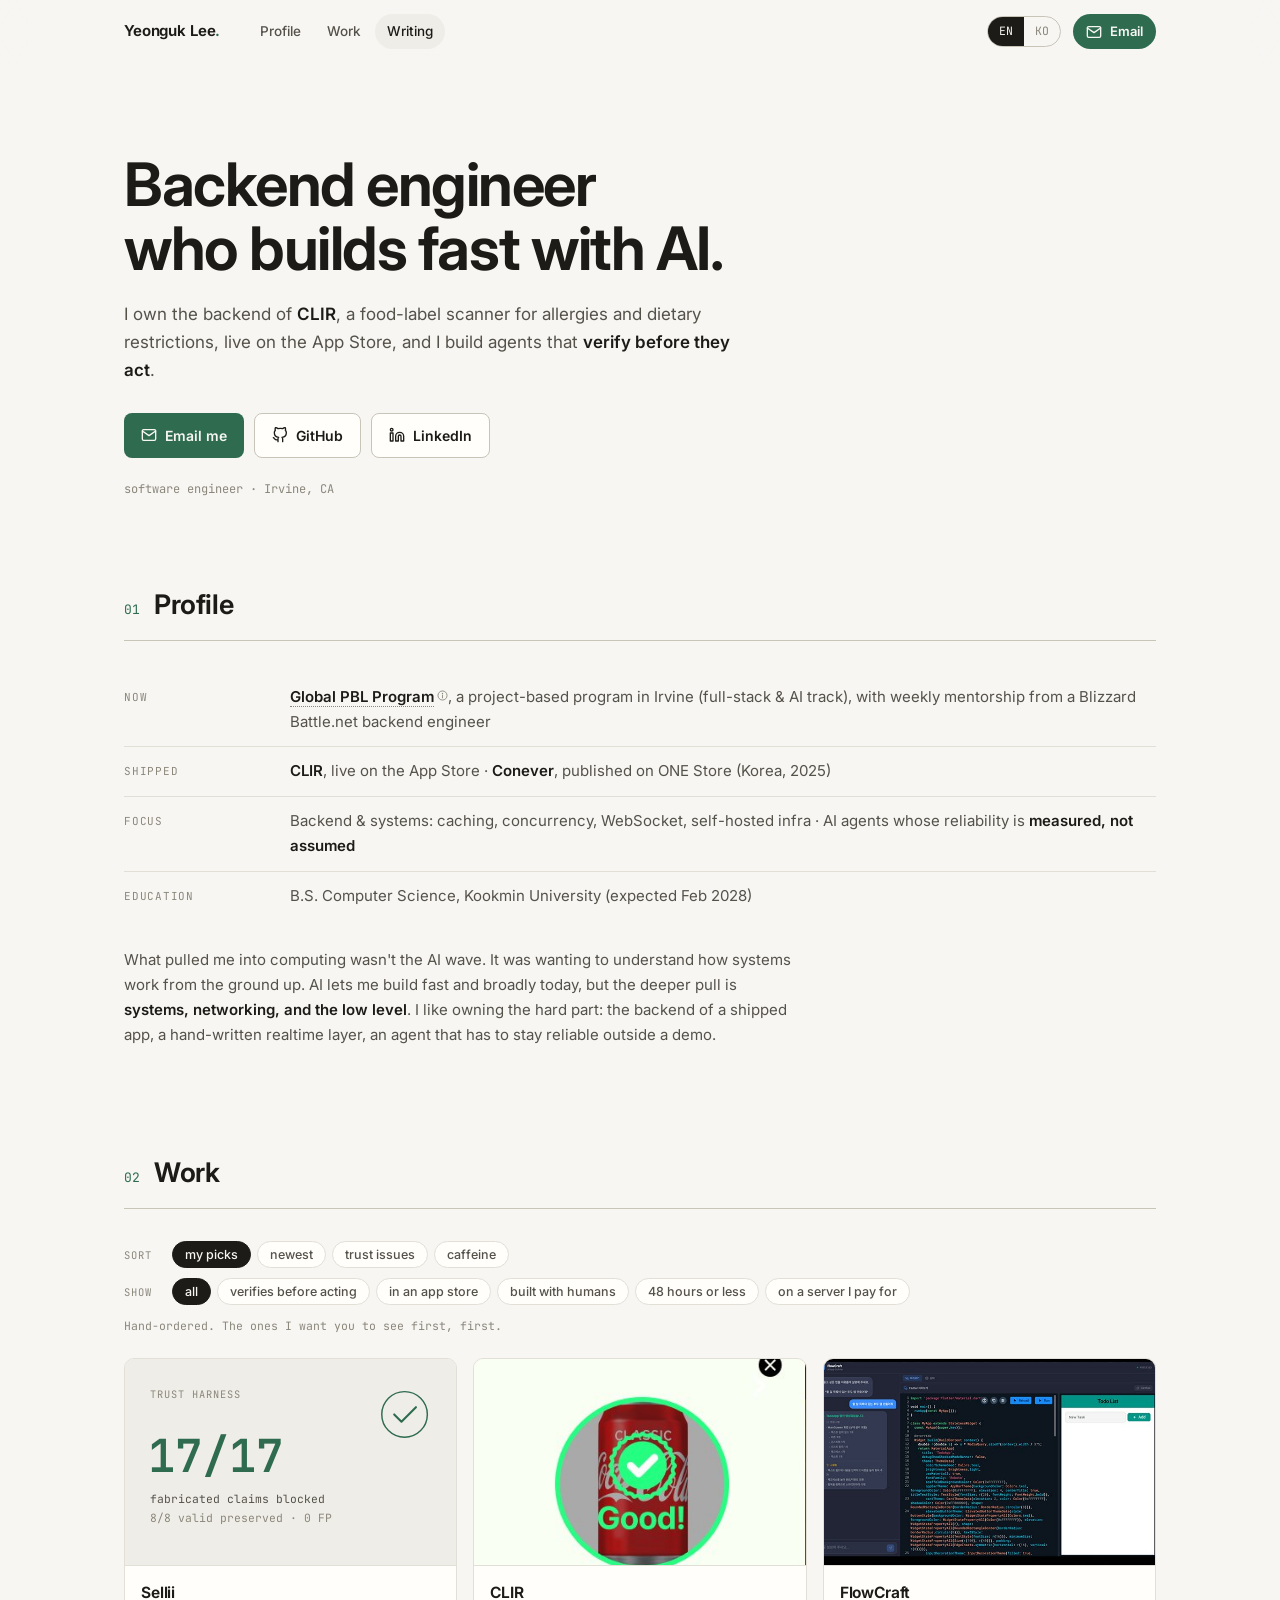
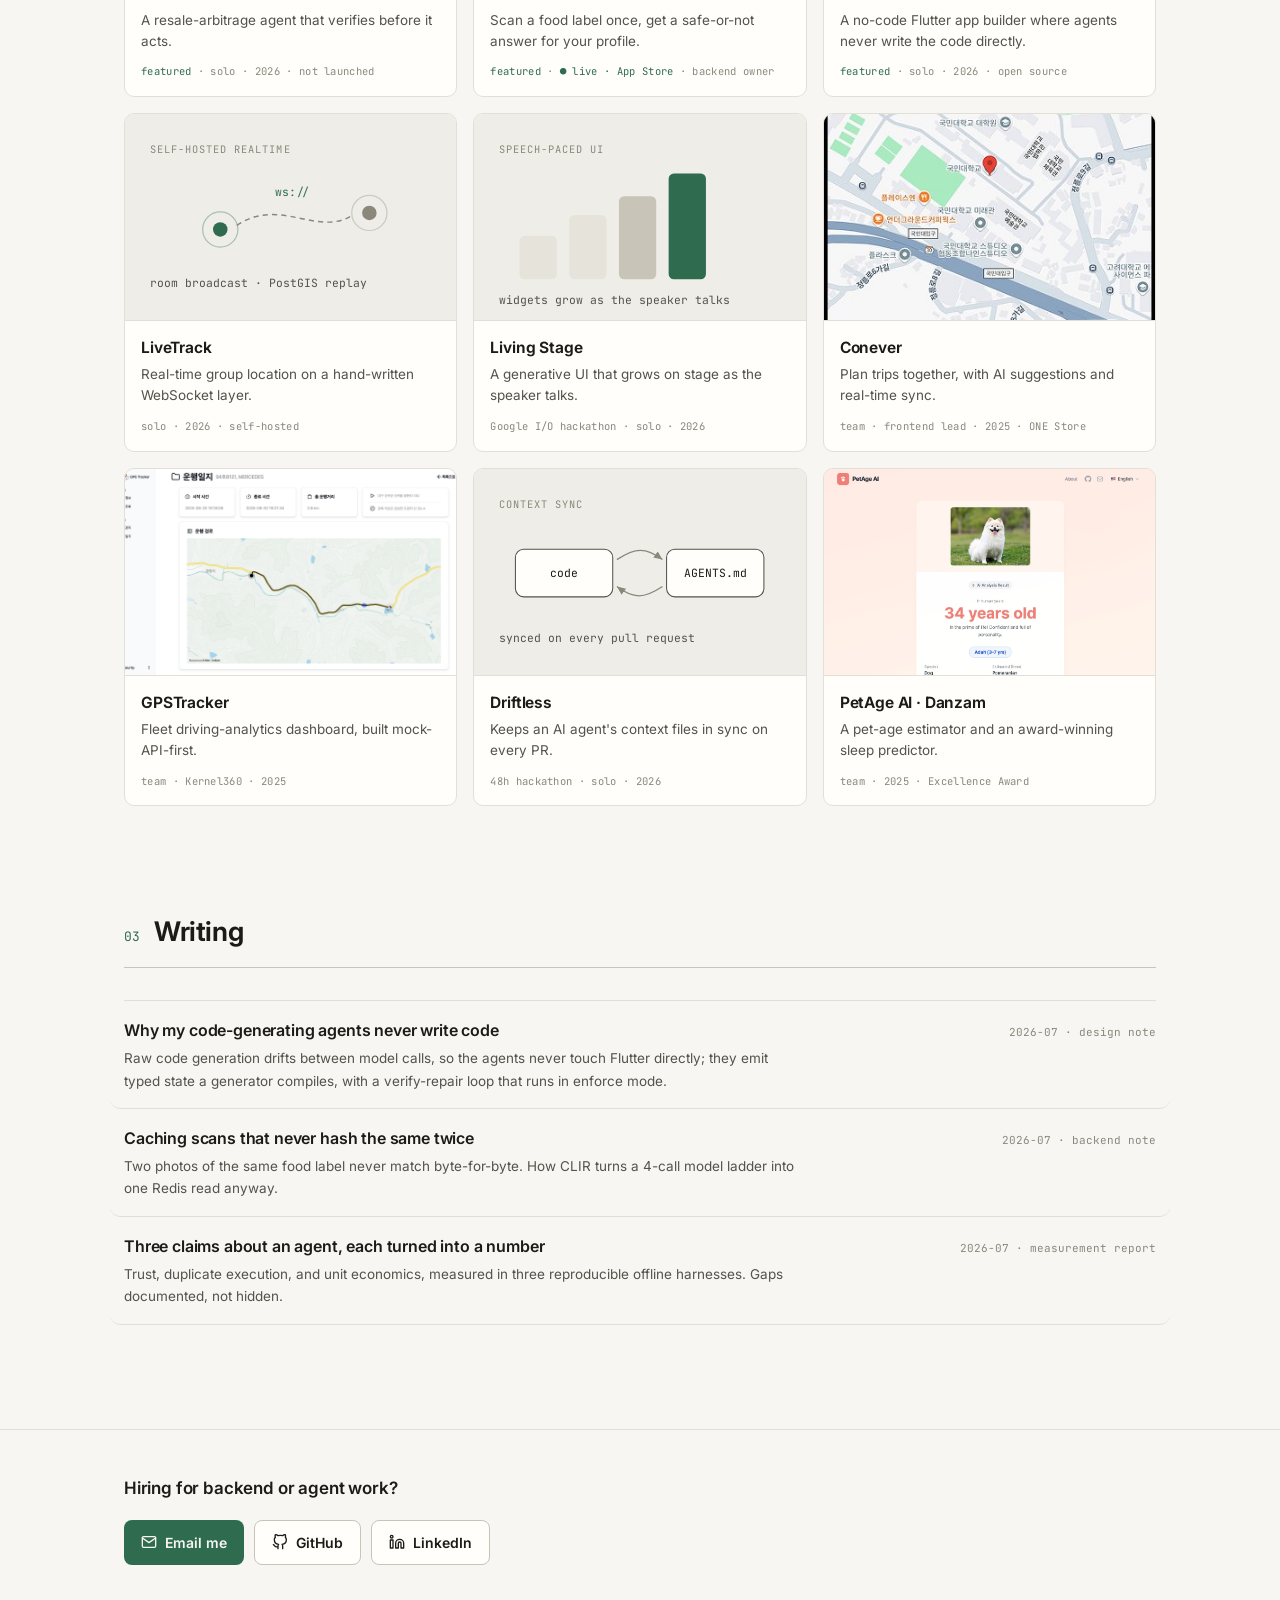
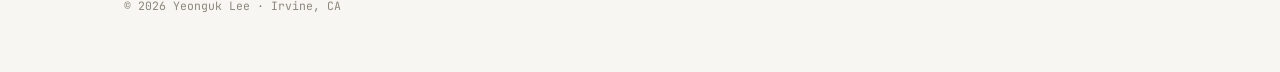
==== index.html @ cf60f719 "Drop reading-time (X min / X분) from Writing section note meta" ====
<!DOCTYPE html>
<html lang="en" data-lang="en">
<head>
<meta charset="UTF-8">
<meta name="viewport" content="width=device-width, initial-scale=1.0">
<title>Yeonguk Lee · Software Engineer</title>
<meta name="description" content="Backend engineer who builds fast with AI. Backend owner of CLIR (live on the App Store); builds agents that verify before they act, with reliability measured in reproducible harnesses.">
<link rel="canonical" href="https://poiurity.com/">
<meta property="og:title" content="Yeonguk Lee · Software Engineer">
<meta property="og:description" content="Backend engineer who builds fast with AI. Shipped App Store backend; agents that verify before they act.">
<meta property="og:url" content="https://poiurity.com/">
<meta property="og:type" content="website">
<script>
document.documentElement.classList.add('js');
try {
  var l = new URLSearchParams(location.search).get('lang') || localStorage.getItem('lang');
  if (l === 'ko' || l === 'en') { document.documentElement.dataset.lang = l; document.documentElement.lang = l; }
} catch (e) {}
</script>
<link rel="preconnect" href="https://fonts.googleapis.com">
<link rel="preconnect" href="https://fonts.gstatic.com" crossorigin>
<link href="https://fonts.googleapis.com/css2?family=Inter:wght@400..700&family=JetBrains+Mono:wght@400;500&display=swap" rel="stylesheet">
<link href="https://cdn.jsdelivr.net/gh/orioncactus/pretendard@v1.3.9/dist/web/variable/pretendardvariable-dynamic-subset.min.css" rel="stylesheet">
<link href="/styles.css" rel="stylesheet">
</head>
<body>

<header class="topnav" id="topnav">
  <div class="topnav-inner">
    <a href="/" class="brand">Yeonguk Lee<em>.</em></a>
    <nav class="nav-links" aria-label="Sections">
      <a href="#profile"><span lang="en">Profile</span><span lang="ko">소개</span></a>
      <a href="#work"><span lang="en">Work</span><span lang="ko">대표 작업</span></a>
      <a href="#writing"><span lang="en">Writing</span><span lang="ko">글</span></a>
    </nav>
    <div class="topnav-right">
      <div class="lang-toggle" role="group" aria-label="Language">
        <button type="button" data-setlang="en" aria-pressed="true">EN</button>
        <button type="button" data-setlang="ko" aria-pressed="false">KO</button>
      </div>
      <a href="mailto:iamlyg9667@gmail.com" class="btn btn-primary btn-sm">
        <svg viewBox="0 0 24 24"><path d="M4 4h16c1.1 0 2 .9 2 2v12c0 1.1-.9 2-2 2H4c-1.1 0-2-.9-2-2V6c0-1.1.9-2 2-2z"/><polyline points="22,6 12,13 2,6"/></svg>
        <span lang="en">Email</span><span lang="ko">메일</span>
      </a>
    </div>
  </div>
</header>

<main>

  <!-- HERO -->
  <div class="hero">
    <div class="container">
      <h1 class="reveal" style="--d: 0s;">
        <span lang="en">Backend engineer<br>who builds fast with AI.</span>
        <span lang="ko">백엔드 기본기 위에서<br>AI로 빠르게 만드는 엔지니어.</span>
      </h1>
      <p class="hero-sub reveal" style="--d: 0.09s;">
        <span lang="en">I own the backend of <strong>CLIR</strong>, a food-label scanner for allergies and dietary restrictions,
        live on the App Store, and I build agents that <strong>verify before they act</strong>.</span>
        <span lang="ko">App Store에 올라와 있는, 알레르기와 식이 제한을 위한 식품 라벨 스캐너 <strong>CLIR</strong>의 백엔드를 맡고 있어요.
        그리고 <strong>행동하기 전에 먼저 검증하는</strong> 에이전트를 만들어요.</span>
      </p>
      <div class="btn-row reveal" style="--d: 0.18s;">
        <a href="mailto:iamlyg9667@gmail.com" class="btn btn-primary">
          <svg viewBox="0 0 24 24"><path d="M4 4h16c1.1 0 2 .9 2 2v12c0 1.1-.9 2-2 2H4c-1.1 0-2-.9-2-2V6c0-1.1.9-2 2-2z"/><polyline points="22,6 12,13 2,6"/></svg>
          <span lang="en">Email me</span><span lang="ko">메일 보내기</span>
        </a>
        <a href="https://github.com/Poiurity" target="_blank" rel="noopener" class="btn btn-sec">
          <svg viewBox="0 0 24 24"><path d="M9 19c-5 1.5-5-2.5-7-3m14 6v-3.87a3.37 3.37 0 0 0-.94-2.61c3.14-.35 6.44-1.54 6.44-7A5.44 5.44 0 0 0 20 4.77 5.07 5.07 0 0 0 19.91 1S18.73.65 16 2.48a13.38 13.38 0 0 0-7 0C6.27.65 5.09 1 5.09 1A5.07 5.07 0 0 0 5 4.77a5.44 5.44 0 0 0-1.5 3.78c0 5.42 3.3 6.61 6.44 7A3.37 3.37 0 0 0 9 18.13V22"/></svg>
          GitHub
        </a>
        <a href="https://linkedin.com/in/yeonguk-lee" target="_blank" rel="noopener" class="btn btn-sec">
          <svg viewBox="0 0 24 24"><path d="M16 8a6 6 0 0 1 6 6v7h-4v-7a2 2 0 0 0-2-2 2 2 0 0 0-2 2v7h-4v-7a6 6 0 0 1 6-6z"/><rect x="2" y="9" width="4" height="12"/><circle cx="4" cy="4" r="2"/></svg>
          LinkedIn
        </a>
      </div>
      <p class="hero-status reveal" style="--d: 0.27s;">
        <span lang="en">software engineer · Irvine, CA</span>
        <span lang="ko">소프트웨어 엔지니어 · Irvine, CA</span>
      </p>
    </div>
  </div>

  <div class="container">

    <!-- 01 PROFILE -->
    <section id="profile">
      <div class="sec-head reveal"><span class="idx">01</span><h2><span lang="en">Profile</span><span lang="ko">소개</span></h2></div>

      <dl class="facts reveal">
        <div class="fact">
          <dt><span lang="en">Now</span><span lang="ko">지금은</span></dt>
          <dd>
            <span lang="en"><span class="gloss"><button type="button" class="gloss-btn" aria-expanded="false" aria-describedby="pbl-def-en"><strong>Global PBL Program</strong><svg class="gloss-i" viewBox="0 0 16 16" aria-hidden="true"><circle cx="8" cy="8" r="6.6" fill="none" stroke="currentColor" stroke-width="1.3"/><circle cx="8" cy="5.1" r="0.95" fill="currentColor"/><path d="M8 7.4v4.1" fill="none" stroke="currentColor" stroke-width="1.3" stroke-linecap="round"/></svg></button><span class="gloss-pop" id="pbl-def-en" role="tooltip">A global program where a small team builds and ships a real product with industry mentorship. Ours shipped CLIR to the App Store.</span></span>, a project-based program in Irvine (full-stack &amp; AI track), with weekly mentorship from a Blizzard Battle.net backend engineer</span>
            <span lang="ko"><span class="gloss"><button type="button" class="gloss-btn" aria-expanded="false" aria-describedby="pbl-def-ko"><strong>Global PBL Program</strong><svg class="gloss-i" viewBox="0 0 16 16" aria-hidden="true"><circle cx="8" cy="8" r="6.6" fill="none" stroke="currentColor" stroke-width="1.3"/><circle cx="8" cy="5.1" r="0.95" fill="currentColor"/><path d="M8 7.4v4.1" fill="none" stroke="currentColor" stroke-width="1.3" stroke-linecap="round"/></svg></button><span class="gloss-pop" id="pbl-def-ko" role="tooltip">작은 팀이 현업 멘토링을 받으며 실제 제품을 만들어 출시하는 글로벌 프로그램이에요. 저희 팀은 CLIR을 App Store에 출시했어요.</span></span>(Irvine)의 풀스택·AI 트랙에 있는 프로젝트형 프로그램이에요. 매주 Blizzard Battle.net 백엔드 엔지니어에게 멘토링을 받아요.</span>
          </dd>
        </div>
        <div class="fact">
          <dt><span lang="en">Shipped</span><span lang="ko">출시한 앱</span></dt>
          <dd>
            <span lang="en"><strong>CLIR</strong>, live on the App Store · <strong>Conever</strong>, published on ONE Store (Korea, 2025)</span>
            <span lang="ko"><strong>CLIR</strong>는 App Store에, <strong>Conever</strong>는 ONE Store(한국)에 올라가 있어요.</span>
          </dd>
        </div>
        <div class="fact">
          <dt><span lang="en">Focus</span><span lang="ko">파고드는 것</span></dt>
          <dd>
            <span lang="en">Backend &amp; systems: caching, concurrency, WebSocket, self-hosted infra · AI agents whose reliability is <strong>measured, not assumed</strong></span>
            <span lang="ko">백엔드와 시스템(캐싱, 동시성, WebSocket, 직접 운영하는 서버), 그리고 믿음이 아니라 <strong>수치로 검증하는</strong> AI 에이전트요.</span>
          </dd>
        </div>
        <div class="fact">
          <dt><span lang="en">Education</span><span lang="ko">학력</span></dt>
          <dd>
            <span lang="en">B.S. Computer Science, Kookmin University (expected Feb 2028)</span>
            <span lang="ko">국민대학교 컴퓨터공학, 2028년 2월 졸업 예정이에요.</span>
          </dd>
        </div>
      </dl>

      <div class="prose reveal">
        <p lang="en">
          What pulled me into computing wasn't the AI wave. It was wanting to understand how systems
          work from the ground up. AI lets me build fast and broadly today, but the deeper pull is
          <strong>systems, networking, and the low level</strong>. I like owning the hard part:
          the backend of a shipped app, a hand-written realtime layer, an agent that has to stay
          reliable outside a demo.
        </p>
        <p lang="ko">
          컴퓨터에 빠진 건 AI 유행 때문이 아니에요. 시스템이 바닥에서 어떻게 돌아가는지 알고 싶었어요.
          지금은 AI 덕분에 빠르고 넓게 만들지만, 결국 파고들고 싶은 건
          <strong>시스템, 네트워킹, 로우레벨</strong>이에요. 출시된 앱의 백엔드, 직접 짠 실시간 레이어,
          데모 밖에서도 믿을 수 있어야 하는 에이전트. 이렇게 어려운 부분을 맡는 걸 좋아해요.
        </p>
      </div>
    </section>

    <!-- 02 WORK: card grid -->
    <section id="work">
      <div class="sec-head reveal"><span class="idx">02</span><h2><span lang="en">Work</span><span lang="ko">작업</span></h2></div>
      <div class="work-controls reveal">
        <div class="ctl-group">
          <span class="ctl-label"><span lang="en">sort</span><span lang="ko">정렬</span></span>
          <div class="pills" role="group" aria-label="Sort">
            <button type="button" data-sort="picks" aria-pressed="true"><span lang="en">my picks</span><span lang="ko">내 맘대로</span></button>
            <button type="button" data-sort="newest" aria-pressed="false"><span lang="en">newest</span><span lang="ko">최신순</span></button>
            <button type="button" data-sort="trust" aria-pressed="false"><span lang="en">trust issues</span><span lang="ko">모델 불신 순</span></button>
            <button type="button" data-sort="caffeine" aria-pressed="false"><span lang="en">caffeine</span><span lang="ko">카페인 순</span></button>
          </div>
        </div>
        <div class="ctl-group">
          <span class="ctl-label"><span lang="en">show</span><span lang="ko">보기</span></span>
          <div class="pills" role="group" aria-label="Filter">
            <button type="button" data-filter="all" aria-pressed="true"><span lang="en">all</span><span lang="ko">전부</span></button>
            <button type="button" data-filter="verified" aria-pressed="false"><span lang="en">verifies before acting</span><span lang="ko">검증부터 함</span></button>
            <button type="button" data-filter="store" aria-pressed="false"><span lang="en">in an app store</span><span lang="ko">스토어에 있음</span></button>
            <button type="button" data-filter="humans" aria-pressed="false"><span lang="en">built with humans</span><span lang="ko">사람이랑 만듦</span></button>
            <button type="button" data-filter="weekend" aria-pressed="false"><span lang="en">48 hours or less</span><span lang="ko">48시간 안에</span></button>
            <button type="button" data-filter="selfhosted" aria-pressed="false"><span lang="en">on a server I pay for</span><span lang="ko">내 돈으로 서버 돌림</span></button>
          </div>
        </div>
        <p class="sort-note" id="sortNote"><span data-note="picks"><span lang="en">Hand-ordered. The ones I want you to see first, first.</span><span lang="ko">제가 정한 순서예요. 먼저 보여드리고 싶은 걸 앞에 뒀어요.</span></span><span data-note="newest" hidden><span lang="en">Most recent first. The boring one, included for completeness.</span><span lang="ko">최신순이에요. 제일 평범한 정렬이지만 구색은 갖춰야죠.</span></span><span data-note="trust" hidden><span lang="en">Ranked by how little the model gets to act unchecked. #1 recomputes every number server-side.</span><span lang="ko">모델이 검증 없이 움직이는 걸 얼마나 못 참았는지 순이에요. 1등은 서버가 숫자를 전부 다시 계산해요.</span></span><span data-note="caffeine" hidden><span lang="en">Estimated espresso density during the build. Hackathons cheat. Danzam, a caffeine app, disapproves of this ranking.</span><span lang="ko">만들 때의 에스프레소 밀도 추정 순이에요. 해커톤은 반칙이고요. 카페인 앱인 Danzam이 이 정렬을 못마땅해할 거예요.</span></span></p>
      </div>
      <div class="cards">
        <a class="card reveal" href="#p-sellii" data-project="p-sellii" data-picks="0" data-newest="5" data-trust="0" data-caffeine="3" data-tags="verified" style="--d: 0s;">
          <div class="card-thumb" aria-hidden="true"><svg viewBox="0 0 320 200" preserveAspectRatio="xMidYMid slice"><rect width="320" height="200" style="fill:var(--surface-2)"/><text x="24" y="38" font-family="JetBrains Mono, monospace" font-size="10" letter-spacing="1" style="fill:var(--text-3)">TRUST HARNESS</text><text x="22" y="110" font-family="JetBrains Mono, monospace" font-size="44" font-weight="600" style="fill:var(--accent)">17/17</text><text x="24" y="140" font-family="JetBrains Mono, monospace" font-size="11" style="fill:var(--text-2)">fabricated claims blocked</text><text x="24" y="158" font-family="JetBrains Mono, monospace" font-size="11" style="fill:var(--text-3)">8/8 valid preserved · 0 FP</text><circle cx="270" cy="54" r="22" fill="none" style="stroke:var(--accent)" stroke-width="1.4"/><path d="M260 54 l7 7 l14 -14" fill="none" style="stroke:var(--accent)" stroke-width="2" stroke-linecap="round" stroke-linejoin="round"/></svg></div>
          <div class="card-body">
            <h3>Sellii</h3>
            <p class="card-sum"><span lang="en">A resale-arbitrage agent that verifies before it acts.</span><span lang="ko">행동하기 전에 서버가 먼저 검증하는 resale arbitrage 에이전트예요.</span></p>
            <p class="card-meta"><span class="flag"><span lang="en">featured</span><span lang="ko">대표</span></span> · <span lang="en">solo · 2026 · not launched</span><span lang="ko">1인 개발 · 2026 · 미출시</span></p>
          </div>
        </a>
        <a class="card reveal" href="#p-clir" data-project="p-clir" data-picks="1" data-newest="3" data-trust="2" data-caffeine="5" data-tags="store humans" style="--d: 0.06s;">
          <div class="card-thumb" aria-hidden="true"><img src="./assets/clir-result.png" alt="CLIR result screen" style="object-position: center 25%;" loading="lazy"></div>
          <div class="card-body">
            <h3>CLIR</h3>
            <p class="card-sum"><span lang="en">Scan a food label once, get a safe-or-not answer for your profile.</span><span lang="ko">라벨을 한 번 스캔하면, 내 프로필 기준으로 먹어도 되는지 알려줘요.</span></p>
            <p class="card-meta"><span class="flag"><span lang="en">featured</span><span lang="ko">대표</span></span> · <span class="live">● </span><span lang="en"><span class="live">live · App Store</span> · backend owner</span><span lang="ko"><span class="live">App Store 서비스 중</span> · 백엔드 담당</span></p>
          </div>
        </a>
        <a class="card reveal" href="#p-flowcraft" data-project="p-flowcraft" data-picks="2" data-newest="4" data-trust="1" data-caffeine="4" data-tags="verified" style="--d: 0.12s;">
          <div class="card-thumb" aria-hidden="true"><img src="./assets/flowcraft-1-main.png" alt="FlowCraft IDE with generated code and preview" loading="lazy"></div>
          <div class="card-body">
            <h3>FlowCraft</h3>
            <p class="card-sum"><span lang="en">A no-code Flutter app builder where agents never write the code directly.</span><span lang="ko">에이전트가 코드를 직접 쓰지 않는 노코드 Flutter 앱 빌더예요.</span></p>
            <p class="card-meta"><span class="flag"><span lang="en">featured</span><span lang="ko">대표</span></span> · <span lang="en">solo · 2026 · open source</span><span lang="ko">1인 개발 · 2026 · 오픈소스</span></p>
          </div>
        </a>
        <a class="card reveal" href="#p-livetrack" data-project="p-livetrack" data-picks="3" data-newest="2" data-trust="4" data-caffeine="6" data-tags="selfhosted" style="--d: 0s;">
          <div class="card-thumb" aria-hidden="true"><svg viewBox="0 0 320 200" preserveAspectRatio="xMidYMid slice"><rect width="320" height="200" style="fill:var(--surface-2)"/><text x="24" y="38" font-family="JetBrains Mono, monospace" font-size="10" letter-spacing="1" style="fill:var(--text-3)">SELF-HOSTED REALTIME</text><circle cx="92" cy="112" r="7" style="fill:var(--accent)"/><circle cx="92" cy="112" r="17" fill="none" style="stroke:var(--accent)" stroke-opacity="0.35" stroke-width="1.2"/><circle cx="236" cy="96" r="7" style="fill:var(--text-3)"/><circle cx="236" cy="96" r="17" fill="none" style="stroke:var(--text-3)" stroke-opacity="0.35" stroke-width="1.2"/><path d="M 108 108 C 150 80, 186 120, 220 98" fill="none" style="stroke:var(--diagram-line)" stroke-width="1.4" stroke-dasharray="5 4"/><text x="162" y="80" font-family="JetBrains Mono, monospace" font-size="11" style="fill:var(--accent)" text-anchor="middle">ws://</text><text x="24" y="168" font-family="JetBrains Mono, monospace" font-size="11" style="fill:var(--text-2)">room broadcast · PostGIS replay</text></svg></div>
          <div class="card-body">
            <h3>LiveTrack</h3>
            <p class="card-sum"><span lang="en">Real-time group location on a hand-written WebSocket layer.</span><span lang="ko">직접 짠 WebSocket 레이어로 만든 실시간 그룹 위치 공유예요.</span></p>
            <p class="card-meta"><span lang="en">solo · 2026 · self-hosted</span><span lang="ko">1인 개발 · 2026 · 직접 운영</span></p>
          </div>
        </a>
        <a class="card reveal" href="#p-livingstage" data-project="p-livingstage" data-picks="4" data-newest="0" data-trust="5" data-caffeine="0" data-tags="weekend" style="--d: 0.06s;">
          <div class="card-thumb" aria-hidden="true"><svg viewBox="0 0 320 200" preserveAspectRatio="xMidYMid slice"><rect width="320" height="200" style="fill:var(--surface-2)"/><text x="24" y="38" font-family="JetBrains Mono, monospace" font-size="10" letter-spacing="1" style="fill:var(--text-3)">SPEECH-PACED UI</text><rect x="44" y="118" width="36" height="42" rx="5" style="fill:var(--surface-3)"/><rect x="92" y="98" width="36" height="62" rx="5" style="fill:var(--surface-3)"/><rect x="140" y="80" width="36" height="80" rx="5" style="fill:var(--border-strong)"/><rect x="188" y="58" width="36" height="102" rx="5" style="fill:var(--accent)"/><text x="24" y="184" font-family="JetBrains Mono, monospace" font-size="11" style="fill:var(--text-2)">widgets grow as the speaker talks</text></svg></div>
          <div class="card-body">
            <h3>Living Stage</h3>
            <p class="card-sum"><span lang="en">A generative UI that grows on stage as the speaker talks.</span><span lang="ko">발표 속도에 맞춰 무대 위에서 자라나는 UI예요.</span></p>
            <p class="card-meta"><span lang="en">Google I/O hackathon · solo · 2026</span><span lang="ko">Google I/O 해커톤 · 1인 · 2026</span></p>
          </div>
        </a>
        <a class="card reveal" href="#p-conever" data-project="p-conever" data-picks="5" data-newest="6" data-trust="8" data-caffeine="8" data-tags="store humans" style="--d: 0.12s;">
          <div class="card-thumb" aria-hidden="true"><img src="./assets/conever-4-map.png" alt="Conever native map screen" style="object-position: center 30%;" loading="lazy"></div>
          <div class="card-body">
            <h3>Conever</h3>
            <p class="card-sum"><span lang="en">Plan trips together, with AI suggestions and real-time sync.</span><span lang="ko">AI 추천과 실시간 동기화로 함께 여행을 계획하는 앱이에요.</span></p>
            <p class="card-meta"><span lang="en">team · frontend lead · 2025 · ONE Store</span><span lang="ko">팀 · 프론트 리드 · 2025 · ONE Store</span></p>
          </div>
        </a>
        <a class="card reveal" href="#p-gpstracker" data-project="p-gpstracker" data-picks="6" data-newest="7" data-trust="6" data-caffeine="7" data-tags="humans" style="--d: 0s;">
          <div class="card-thumb" aria-hidden="true"><img src="./assets/gps-2-route.png" alt="GPSTracker route replay dashboard" loading="lazy"></div>
          <div class="card-body">
            <h3>GPSTracker</h3>
            <p class="card-sum"><span lang="en">Fleet driving-analytics dashboard, built mock-API-first.</span><span lang="ko">mock API로 먼저 굴러가게 만든 차량 주행 분석 대시보드예요.</span></p>
            <p class="card-meta"><span lang="en">team · Kernel360 · 2025</span><span lang="ko">팀 · Kernel360 · 2025</span></p>
          </div>
        </a>
        <a class="card reveal" href="#p-driftless" data-project="p-driftless" data-picks="7" data-newest="1" data-trust="3" data-caffeine="1" data-tags="weekend" style="--d: 0.06s;">
          <div class="card-thumb" aria-hidden="true"><svg viewBox="0 0 320 200" preserveAspectRatio="xMidYMid slice"><defs><marker id="arrSync" markerWidth="9" markerHeight="9" refX="7" refY="3" orient="auto" markerUnits="strokeWidth"><path d="M0,0 L0,6 L7,3 z" style="fill:var(--diagram-line)"/></marker></defs><rect width="320" height="200" style="fill:var(--surface-2)"/><text x="24" y="38" font-family="JetBrains Mono, monospace" font-size="10" letter-spacing="1" style="fill:var(--text-3)">CONTEXT SYNC</text><rect x="40" y="78" width="94" height="46" rx="8" style="fill:var(--diagram-node); stroke:var(--diagram-stroke)" stroke-width="1"/><text x="87" y="105" font-family="JetBrains Mono, monospace" font-size="11" style="fill:var(--text)" text-anchor="middle">code</text><rect x="186" y="78" width="94" height="46" rx="8" style="fill:var(--diagram-node); stroke:var(--diagram-stroke)" stroke-width="1"/><text x="233" y="105" font-family="JetBrains Mono, monospace" font-size="11" style="fill:var(--text)" text-anchor="middle">AGENTS.md</text><path d="M 138 88 C 156 76, 166 76, 182 88" fill="none" style="stroke:var(--diagram-line)" stroke-width="1.2" marker-end="url(#arrSync)"/><path d="M 182 114 C 164 126, 154 126, 138 114" fill="none" style="stroke:var(--diagram-line)" stroke-width="1.2" marker-end="url(#arrSync)"/><text x="24" y="168" font-family="JetBrains Mono, monospace" font-size="11" style="fill:var(--text-2)">synced on every pull request</text></svg></div>
          <div class="card-body">
            <h3>Driftless</h3>
            <p class="card-sum"><span lang="en">Keeps an AI agent's context files in sync on every PR.</span><span lang="ko">PR마다 AI 에이전트의 컨텍스트 파일을 코드와 맞춰줘요.</span></p>
            <p class="card-meta"><span lang="en">48h hackathon · solo · 2026</span><span lang="ko">48시간 해커톤 · 1인 · 2026</span></p>
          </div>
        </a>
        <a class="card reveal" href="#p-petage" data-project="p-petage" data-picks="8" data-newest="8" data-trust="7" data-caffeine="2" data-tags="humans weekend" style="--d: 0.12s;">
          <div class="card-thumb" aria-hidden="true"><img src="./assets/petage-2-landing.png" alt="PetAge AI: a dog photo estimated at 34 human years" loading="lazy"></div>
          <div class="card-body">
            <h3>PetAge AI · Danzam</h3>
            <p class="card-sum"><span lang="en">A pet-age estimator and an award-winning sleep predictor.</span><span lang="ko">반려동물 나이 추정기, 그리고 우수상을 받은 수면 예측 앱이에요.</span></p>
            <p class="card-meta"><span lang="en">team · 2025 · Excellence Award</span><span lang="ko">팀 · 2025 · 우수상</span></p>
          </div>
        </a>
      </div>
    </section>

    <!-- project details: shown in the modal (stacked inline when JS is off) -->
    <div class="project-details" id="project-details">
      <!-- Sellii: table-led, no images -->
      <article class="flagship" id="p-sellii">
        <div class="flagship-head">
          <h3>Sellii</h3>
          <p class="claim">
            <span lang="en">A resale-arbitrage agent that verifies before it acts.</span>
            <span lang="ko">행동하기 전에 서버가 먼저 검증하는 resale arbitrage 에이전트예요.</span>
          </p>
        </div>
        <div class="meta-line">
          <span lang="en">solo</span><span lang="ko">1인 개발</span>
          <span>Mar–May 2026</span>
          <span lang="en">not launched · private repo · code walkthrough available</span>
          <span lang="ko">미출시 · private repo · 코드 워크스루 가능</span>
        </div>

        <div class="prose">
          <p lang="en">
            An agent built to scan Facebook Marketplace, OfferUp, and Craigslist on a daily
            schedule, price finds against eBay sold comps, and estimate net profit.
            <strong>A human approves every deal.</strong>
          </p>
          <p lang="ko">
            Facebook Marketplace, OfferUp, Craigslist를 매일 훑고, eBay 실거래가와 비교해서
            순이익을 추정하도록 만든 에이전트예요. <strong>거래는 전부 사람이 승인해요.</strong>
          </p>
          <p lang="en">
            The interesting part is trust. Instead of believing the model, the server
            <strong>recomputes every economic figure</strong> from canonical eBay comps and stores
            the evidence with each decision. I turned the reliability claims into three
            reproducible offline harnesses and published the result tables.
          </p>
          <p lang="ko">
            핵심은 신뢰예요. 모델이 말한 숫자를 그대로 믿지 않고, 서버가 eBay 실거래 데이터로
            <strong>모든 금액을 다시 계산</strong>해요. 판단의 근거도 결정에 같이 저장하고요.
            이 주장들이 진짜인지 오프라인에서 재현되는 하네스 3개로 직접 쟀고, 결과 표를 공개했어요.
          </p>
        </div>

        <div style="margin-top: 20px;">
          <div class="table-wrap">
              <table>
                <caption><span lang="en">Harness results · measured 2026-07-09 · offline, not production</span><span lang="ko">하네스 결과 · 2026-07-09 측정 · 오프라인, 프로덕션 아님</span></caption>
                <thead>
                  <tr>
                    <th><span lang="en">What I measured</span><span lang="ko">측정 항목</span></th>
                    <th><span lang="en">Result</span><span lang="ko">결과</span></th>
                    <th><span lang="en">Scope</span><span lang="ko">범위</span></th>
                  </tr>
                </thead>
                <tbody>
                  <tr>
                    <td><span lang="en">Fabricated price claims blocked</span><span lang="ko">지어낸 가격 차단</span></td>
                    <td class="num"><span class="good">17/17</span> <span class="scope">prompt-only: 0/17</span></td>
                    <td class="num scope"><span lang="en">44-fixture harness</span><span lang="ko">픽스처 44개 하네스</span></td>
                  </tr>
                  <tr>
                    <td><span lang="en">Valid deals preserved</span><span lang="ko">정상 거래 보존</span></td>
                    <td class="num"><span class="good">8/8</span> <span class="scope">0 false positives</span></td>
                    <td class="num scope"><span lang="en">same harness</span><span lang="ko">같은 하네스</span></td>
                  </tr>
                  <tr>
                    <td><span lang="en">Commits per replayed event</span><span lang="ko">이벤트 재전송 시 커밋 수</span></td>
                    <td class="num"><span class="good">1</span> <span class="scope"><span lang="en">naive pattern: up to 40</span><span lang="ko">비원자 패턴: 최대 40</span></span></td>
                    <td class="num scope"><span lang="en">replay harness, side effects mocked</span><span lang="ko">리플레이 하네스, side effect 모킹</span></td>
                  </tr>
                  <tr>
                    <td><span lang="en">Projected LLM spend</span><span lang="ko">예상 LLM 비용</span></td>
                    <td class="num"><span class="good">−98.8%</span> <span class="scope"><span lang="en">vision calls 31 → 0</span><span lang="ko">vision 호출 31 → 0</span></span></td>
                    <td class="num scope"><span lang="en">fixed 31-listing fixture</span><span lang="ko">고정 매물 31개 픽스처</span></td>
                  </tr>
                  <tr>
                    <td><span lang="en">Profitable listings kept</span><span lang="ko">수익 매물 유지</span></td>
                    <td class="num">12 / 15</td>
                    <td class="num scope"><span lang="en">same fixture</span><span lang="ko">같은 픽스처</span></td>
                  </tr>
                </tbody>
              </table>
          </div>
          <p class="table-note">
            <span lang="en">Full methodology, result tables, and the cases it does <em>not</em> catch → <a href="/sellii-validation/">harness results page</a></span>
            <span lang="ko">방법론 전체와 <em>못 잡은</em> 케이스까지 <a href="/sellii-validation/?lang=ko">검증 결과 페이지</a>에 정리해 뒀어요 →</span>
          </p>
        </div>

        <p class="stack-line">Stack: TypeScript · Fastify · BullMQ · Redis · PostgreSQL · GPT-4o · Playwright</p>
      </article>

      <!-- CLIR: product-led -->
      <article class="flagship" id="p-clir">
        <div class="flagship-head">
          <h3>CLIR</h3>
          <p class="claim">
            <span lang="en">Scan a food label once, get a safe-or-not answer for your own allergy and dietary profile.</span>
            <span lang="ko">라벨을 한 번 스캔하면, 내 알레르기·식이 프로필 기준으로 먹어도 되는지 바로 알려줘요.</span>
          </p>
        </div>
        <div class="meta-line">
          <span class="live">● <span lang="en">live · App Store</span><span lang="ko">App Store 서비스 중</span></span>
          <span lang="en">backend owner, 4-person team</span><span lang="ko">4인 팀, 백엔드 담당</span>
          <span>Mar 2026 –<span lang="en"> present</span><span lang="ko"> 현재</span></span>
          <a href="https://apps.apple.com/us/app/clir/id6769223942" target="_blank" rel="noopener">App Store ↗</a>
          <a href="https://clir-app.com/" target="_blank" rel="noopener">clir-app.com ↗</a>
        </div>

        <div class="flagship-cols">
          <div class="prose">
            <p lang="en">
              Every scan used to trigger a paid AI call for ingredient analysis. At realistic
              scale, that breaks the cost model. So I built a <strong>perceptual-hash dedup
              cache</strong>, now live in production: a repeat label scan skips the model ladder
              entirely. Exact-match caching can't work here, because two photos of the same label
              never hash identically. Keys are versioned by schema and prompt, so cache invalidation
              is a non-event, and every scan records its own latency, cost, and cache-hit telemetry.
            </p>
            <p lang="ko">
              원래는 스캔할 때마다 유료 AI 호출이 나갔어요. 규모가 커지면 비용 구조가 무너져요.
              그래서 <strong>perceptual hash로 중복을 잡는 캐시</strong>를 만들었고, 지금 프로덕션에서
              돌고 있어요. 같은 라벨을 다시 스캔하면 모델 호출을 아예 건너뛰어요. 같은 라벨이라도
              사진마다 해시값이 달라지니까, 단순 일치 캐시로는 풀 수 없는 문제였어요. 키에 스키마·
              프롬프트 버전을 넣어서 캐시 무효화가 사건이 아니고, 스캔마다 지연·비용·캐시 적중
              텔레메트리를 남겨요.
            </p>
            <p lang="en">
              The community feed survives request bursts with TTL jitter,
              stale-while-revalidate, and a distributed lock, so N concurrent requests no longer
              trigger N recomputes of the 7-day aggregation.
            </p>
            <p lang="ko">
              커뮤니티 피드는 TTL jitter, stale-while-revalidate, 분산 락으로 지켰어요. 요청이
              한꺼번에 몰려도 7일 집계를 다시 계산하는 일이 N번 일어나지 않아요.
            </p>
          </div>

          <div class="gallery">
            <figure>
              <img src="./assets/clir-ocr.png" data-zoom="./assets/clir-ocr.png" alt="CLIR scanning a food label with OCR" loading="lazy">
              <figcaption>Fig. 1 · <span lang="en">scan a label or barcode</span><span lang="ko">라벨·바코드 스캔</span></figcaption>
            </figure>
            <figure>
              <img src="./assets/clir-result.png" data-zoom="./assets/clir-result.png" alt="CLIR result screen: product marked Good for this profile" loading="lazy">
              <figcaption>Fig. 2 · <span lang="en">result for your profile</span><span lang="ko">내 프로필 기준 결과</span></figcaption>
            </figure>
            <figure>
              <img src="./assets/clir-ingredients.png" data-zoom="./assets/clir-ingredients.png" alt="CLIR full ingredient breakdown" loading="lazy">
              <figcaption>Fig. 3 · <span lang="en">ingredient breakdown</span><span lang="ko">성분 분석</span></figcaption>
            </figure>
          </div>
        </div>

        <div style="margin-top: 20px;">
          <div class="table-wrap">
              <table>
                <caption><span lang="en">Repeat-scan path · call counts by mechanism, not measured hit-rates</span><span lang="ko">중복 스캔 경로 · 호출 횟수 기준, 적중률 실측 아님</span></caption>
                <thead>
                  <tr><th></th><th><span lang="en">Before</span><span lang="ko">전</span></th><th><span lang="en">After</span><span lang="ko">후</span></th></tr>
                </thead>
                <tbody>
                  <tr>
                    <td><span lang="en">Paid API calls</span><span lang="ko">유료 API 호출</span></td>
                    <td class="num"><span lang="en">up to 4</span><span lang="ko">최대 4</span> <span class="scope">3 OpenAI + 1 Vision</span></td>
                    <td class="num good">0</td>
                  </tr>
                  <tr>
                    <td><span lang="en">Lookup</span><span lang="ko">조회</span></td>
                    <td class="num"><span lang="en">4-stage model ladder, 30s budget</span><span lang="ko">모델 4단계, 최대 30초</span></td>
                    <td class="num good"><span lang="en">one Redis read</span><span lang="ko">Redis 조회 1번</span></td>
                  </tr>
                </tbody>
              </table>
          </div>
        </div>

        <p class="stack-line">Stack: TypeScript · Fastify · Redis · PostgreSQL · React Native (Expo) · Railway</p>
      </article>

      <!-- FlowCraft: diagram-led -->
      <article class="flagship" id="p-flowcraft">
        <div class="flagship-head">
          <h3>FlowCraft</h3>
          <p class="claim">
            <span lang="en">A no-code Flutter app builder where agents never write the code directly.</span>
            <span lang="ko">에이전트가 코드를 직접 쓰지 않는 노코드 Flutter 앱 빌더예요.</span>
          </p>
        </div>
        <div class="meta-line">
          <span lang="en">solo</span><span lang="ko">1인 개발</span>
          <span>Mar 2026 –<span lang="en"> present</span><span lang="ko"> 현재</span></span>
          <a href="https://github.com/Poiurity/FlowCraft" target="_blank" rel="noopener">github.com/Poiurity/FlowCraft ↗</a>
        </div>

        <div class="prose">
          <p lang="en">
            Six LLM agents (Clarifier, WidgetExtender, Structure, Design, Repair, Critic) emit a
            <strong>typed AppState instead of raw Flutter</strong>; a deterministic generator
            compiles it to code. In enforce mode, generation runs in a closed loop: a static
            validator checks the output, and a repair agent patches failures (two attempts max, with
            oscillation and wall-clock guards). When repair fails, the system falls back to the
            prior valid state when one exists.
          </p>
          <p lang="ko">
            LLM 에이전트 6개(Clarifier, WidgetExtender, Structure, Design, Repair, Critic)가
            Flutter 코드 대신 <strong>타입이 정해진 AppState</strong>를 만들어요. 코드는 생성기가
            정해진 규칙대로만 만들어서, 같은 상태면 늘 같은 코드가 나와요. enforce 모드에서는 생성이
            닫힌 루프 안에서 돌아요. 정적 검증기가 결과를 확인하고, 실패하면 Repair
            에이전트가 최대 2번 고쳐요. 무한 반복과 시간 초과를 막는 가드도 있어요. 그래도 안 되면,
            이전에 성공한 상태가 있을 때 거기로 돌아가요.
          </p>
          <p lang="en">
            The rule is a deliberate design choice, not a patch: raw code generation drifts between
            model calls, so nothing in the pipeline edits code directly. All
            <strong>53 automated tests pass</strong>; preview runs in the browser via DartPad.
          </p>
          <p lang="ko">
            이 규칙은 나중에 덧댄 게 아니라 처음부터 의도한 설계예요. 코드를 그대로 생성하면 모델을
            호출할 때마다 조금씩 달라지니까, 파이프라인 어디서도 코드를 직접 건드리지 않게 했어요.
            <strong>자동 테스트 53개가 전부 통과</strong>하고, 미리보기는 브라우저에서 DartPad로
            돌아가요.
          </p>
        </div>

        <div class="flagship-cols" style="margin-top: 20px;">
          <figure class="diagram">
            <svg viewBox="0 0 720 620" xmlns="http://www.w3.org/2000/svg" role="img" aria-label="FlowCraft pipeline: agents emit typed AppState, a deterministic generator compiles it, and in enforce mode a static validator and repair agent check each generation in a closed loop">
              <defs>
                <marker id="arr" markerWidth="10" markerHeight="10" refX="9" refY="3" orient="auto" markerUnits="strokeWidth">
                  <path d="M0,0 L0,6 L9,3 z" style="fill:var(--diagram-line)"/>
                </marker>
              </defs>
              <line x1="360" y1="46" x2="360" y2="72" style="stroke:var(--diagram-line)" stroke-width="1.1" marker-end="url(#arr)"/>
              <line class="flow" x1="440" y1="98" x2="500" y2="98" style="stroke:var(--diagram-line)" stroke-width="1" stroke-dasharray="4 3" marker-end="url(#arr)"/>
              <path d="M 320 122 Q 230 140, 195 158" style="stroke:var(--diagram-line)" stroke-width="1.1" fill="none" marker-end="url(#arr)"/>
              <path d="M 400 122 Q 470 140, 502 158" style="stroke:var(--diagram-line)" stroke-width="1.1" fill="none" marker-end="url(#arr)"/>
              <text x="360" y="150" font-family="JetBrains Mono, monospace" font-size="9.5" style="fill:var(--text-3)" text-anchor="middle">in parallel</text>
              <path d="M 195 208 Q 240 232, 325 244" style="stroke:var(--diagram-line)" stroke-width="1.1" fill="none" marker-end="url(#arr)"/>
              <path d="M 502 208 Q 460 232, 395 244" style="stroke:var(--diagram-line)" stroke-width="1.1" fill="none" marker-end="url(#arr)"/>
              <line x1="360" y1="300" x2="360" y2="326" style="stroke:var(--diagram-line)" stroke-width="1.1" marker-end="url(#arr)"/>
              <line x1="360" y1="374" x2="360" y2="400" style="stroke:var(--diagram-line)" stroke-width="1.1" marker-end="url(#arr)"/>
              <text x="372" y="392" font-family="JetBrains Mono, monospace" font-size="8.5" style="fill:var(--text-3)" text-anchor="start">main.dart</text>
              <line x1="450" y1="438" x2="508" y2="438" style="stroke:var(--diagram-line)" stroke-width="1.1" marker-end="url(#arr)"/>
              <text x="479" y="430" font-family="JetBrains Mono, monospace" font-size="8.5" style="fill:var(--negative)" text-anchor="middle">errors</text>
              <path class="flow" d="M 560 424 Q 520 380, 452 412" style="stroke:var(--diagram-line)" stroke-width="1" stroke-dasharray="4 3" fill="none" marker-end="url(#arr)"/>
              <text x="540" y="392" font-family="JetBrains Mono, monospace" font-size="8.5" style="fill:var(--text-3)" text-anchor="middle">re-verify</text>
              <text x="598" y="486" font-family="JetBrains Mono, monospace" font-size="8.5" style="fill:var(--text-3)" text-anchor="middle">still failing →</text>
              <text x="598" y="498" font-family="JetBrains Mono, monospace" font-size="8.5" style="fill:var(--text-3)" text-anchor="middle">prior valid state</text>
              <line x1="360" y1="468" x2="360" y2="494" style="stroke:var(--diagram-line)" stroke-width="1.1" marker-end="url(#arr)"/>
              <text x="345" y="486" font-family="JetBrains Mono, monospace" font-size="8.5" style="fill:var(--positive)" text-anchor="end">ok</text>
              <line x1="360" y1="542" x2="360" y2="566" style="stroke:var(--diagram-line)" stroke-width="1.1" marker-end="url(#arr)"/>
              <g transform="translate(300, 14)">
                <rect width="120" height="32" rx="7" fill="none" style="stroke:var(--border-strong)" stroke-width="1" stroke-dasharray="4 4"/>
                <text x="60" y="20" font-family="JetBrains Mono, monospace" font-size="10" style="fill:var(--text-3)" text-anchor="middle">user prompt</text>
              </g>
              <g transform="translate(280, 74)">
                <rect width="160" height="48" rx="8" style="fill:var(--diagram-node); stroke:var(--diagram-stroke)" stroke-width="1"/>
                <text x="80" y="21" font-family="Inter, sans-serif" font-size="13" font-weight="600" style="fill:var(--text)" text-anchor="middle">Clarifier</text>
                <text x="80" y="37" font-family="JetBrains Mono, monospace" font-size="9" style="fill:var(--text-3)" text-anchor="middle">enriches prompt · intent</text>
              </g>
              <g transform="translate(502, 74)">
                <rect width="180" height="48" rx="8" style="fill:var(--diagram-node); stroke:var(--diagram-stroke)" stroke-width="1" stroke-opacity="0.55"/>
                <text x="90" y="21" font-family="Inter, sans-serif" font-size="13" font-weight="600" style="fill:var(--text)" text-anchor="middle">WidgetExtender</text>
                <text x="90" y="37" font-family="JetBrains Mono, monospace" font-size="9" style="fill:var(--text-3)" text-anchor="middle">stages non-standard widgets</text>
              </g>
              <g transform="translate(115, 158)">
                <rect width="160" height="50" rx="8" style="fill:var(--diagram-node); stroke:var(--diagram-stroke)" stroke-width="1"/>
                <text x="80" y="21" font-family="Inter, sans-serif" font-size="13" font-weight="600" style="fill:var(--text)" text-anchor="middle">Structure</text>
                <text x="80" y="38" font-family="JetBrains Mono, monospace" font-size="9" style="fill:var(--text-3)" text-anchor="middle">screens · widgets · state</text>
              </g>
              <g transform="translate(422, 158)">
                <rect width="160" height="50" rx="8" style="fill:var(--diagram-node); stroke:var(--diagram-stroke)" stroke-width="1"/>
                <text x="80" y="21" font-family="Inter, sans-serif" font-size="13" font-weight="600" style="fill:var(--text)" text-anchor="middle">Design</text>
                <text x="80" y="38" font-family="JetBrains Mono, monospace" font-size="9" style="fill:var(--text-3)" text-anchor="middle">theme · layout</text>
              </g>
              <g transform="translate(270, 246)">
                <rect width="180" height="54" rx="8" style="fill:var(--diagram-node); stroke:var(--accent)" stroke-width="1.4"/>
                <text x="90" y="23" font-family="Inter, sans-serif" font-size="13" font-weight="600" style="fill:var(--accent)" text-anchor="middle">Typed AppState</text>
                <text x="90" y="41" font-family="JetBrains Mono, monospace" font-size="9" style="fill:var(--text-3)" text-anchor="middle">JSON model · never raw Flutter</text>
              </g>
              <g transform="translate(270, 326)">
                <rect width="180" height="48" rx="8" style="fill:var(--diagram-node); stroke:var(--diagram-stroke)" stroke-width="1"/>
                <text x="90" y="21" font-family="Inter, sans-serif" font-size="13" font-weight="600" style="fill:var(--text)" text-anchor="middle">Deterministic generator</text>
                <text x="90" y="37" font-family="JetBrains Mono, monospace" font-size="9" style="fill:var(--text-3)" text-anchor="middle">compiles AppState to code</text>
              </g>
              <g transform="translate(270, 400)">
                <rect width="180" height="68" rx="8" style="fill:var(--diagram-node); stroke:var(--diagram-stroke)" stroke-width="1"/>
                <text x="90" y="26" font-family="Inter, sans-serif" font-size="13" font-weight="600" style="fill:var(--text)" text-anchor="middle">Static validator</text>
                <text x="90" y="44" font-family="JetBrains Mono, monospace" font-size="9" style="fill:var(--text-3)" text-anchor="middle">structural checks</text>
                <text x="90" y="57" font-family="JetBrains Mono, monospace" font-size="9" style="fill:var(--text-3)" text-anchor="middle">vars · nesting · reserved ids</text>
              </g>
              <g transform="translate(508, 400)">
                <rect width="180" height="68" rx="8" style="fill:var(--diagram-node); stroke:var(--diagram-stroke)" stroke-width="1"/>
                <text x="90" y="26" font-family="Inter, sans-serif" font-size="13" font-weight="600" style="fill:var(--text)" text-anchor="middle">Repair</text>
                <text x="90" y="44" font-family="JetBrains Mono, monospace" font-size="9" style="fill:var(--text-3)" text-anchor="middle">patches AppState · max 2</text>
                <text x="90" y="57" font-family="JetBrains Mono, monospace" font-size="9" style="fill:var(--text-3)" text-anchor="middle">oscillation + time guards</text>
              </g>
              <g transform="translate(270, 494)">
                <rect width="180" height="48" rx="8" style="fill:var(--diagram-node); stroke:var(--diagram-stroke)" stroke-width="1"/>
                <text x="90" y="21" font-family="Inter, sans-serif" font-size="13" font-weight="600" style="fill:var(--text)" text-anchor="middle">Critic</text>
                <text x="90" y="37" font-family="JetBrains Mono, monospace" font-size="9" style="fill:var(--text-3)" text-anchor="middle">scores intent fidelity</text>
              </g>
              <g transform="translate(265, 566)">
                <rect width="190" height="48" rx="8" style="fill:var(--diagram-node); stroke:var(--accent)" stroke-width="1.4"/>
                <text x="95" y="21" font-family="Inter, sans-serif" font-size="13" font-weight="600" style="fill:var(--accent)" text-anchor="middle">Runnable Flutter app</text>
                <text x="95" y="37" font-family="JetBrains Mono, monospace" font-size="9" style="fill:var(--text-3)" text-anchor="middle">DartPad preview in browser</text>
              </g>
            </svg>
            <figcaption>Fig. 1 · <span lang="en">closed-loop generation pipeline (enforce mode)</span><span lang="ko">닫힌 루프 생성 파이프라인 (enforce 모드)</span></figcaption>
          </figure>

          <figure>
            <img src="./assets/flowcraft-1-main.png" data-zoom="./assets/flowcraft-1-main.png" alt="FlowCraft: chat, generated Flutter code, live preview" loading="lazy">
            <figcaption>Fig. 2 · <span lang="en">chat → generated code → live preview</span><span lang="ko">대화 → 코드 생성 → 실시간 미리보기</span></figcaption>
          </figure>
        </div>

        <p class="stack-line">Stack: Flutter · Dart · OpenAI API · JSON Schema · DartPad</p>
      </article>

      <article class="flagship" id="p-livetrack">
        <div class="flagship-head">
          <h3>LiveTrack</h3>
          <p class="claim"><span lang="en">Real-time group location on a hand-written WebSocket layer, fully self-hosted.</span><span lang="ko">직접 짠 WebSocket 레이어로 만든 실시간 그룹 위치 공유예요. 서버도 직접 운영해요.</span></p>
        </div>
        <div class="meta-line"><span lang="en">solo</span><span lang="ko">1인 개발</span> <span>Apr 2026 –<span lang="en"> present</span><span lang="ko"> 현재</span></span> <a href="https://github.com/Poiurity/LiveTrack" target="_blank" rel="noopener">GitHub ↗</a></div>
        <div class="prose">
          <p lang="en">Real-time location sharing for groups that split up on a trip. I wrote the <strong>WebSocket layer myself</strong> instead of reaching for a managed realtime service, because I wanted to own the failure handling: failures are classified by retryability, with separate paths for partially completed operations. The whole stack runs on one Hetzner VPS with Docker Compose, and movement analytics run on PostGIS.</p>
          <p lang="ko">여행 중에 흩어진 일행이 서로 위치를 실시간으로 보는 앱이에요. 관리형 실시간 서비스 대신 <strong>WebSocket 서버를 직접 짰어요.</strong> 실패 처리를 남에게 맡기지 않고 직접 감당해 보고 싶었거든요. 실패는 재시도해도 되는지를 기준으로 나누고, 반쯤 끝난 작업은 따로 처리해요. 전체 스택은 Hetzner VPS 한 대에서 Docker Compose로 돌아가고, 이동 분석은 PostGIS로 해요.</p>
        </div>
        <div style="margin-top: 20px;">
          <figure class="diagram">
              <svg viewBox="0 0 720 300" xmlns="http://www.w3.org/2000/svg" role="img" aria-label="LiveTrack architecture: mobile clients connect over WebSocket to a self-hosted hub which persists to PostGIS, all on one VPS">
                <defs>
                  <marker id="arr2" markerWidth="10" markerHeight="10" refX="9" refY="3" orient="auto" markerUnits="strokeWidth">
                    <path d="M0,0 L0,6 L9,3 z" style="fill:var(--diagram-line)"/>
                  </marker>
                </defs>
                <path class="flow" d="M 175 175 L 295 175" style="stroke:var(--diagram-line)" stroke-width="1.2" stroke-dasharray="5 4" fill="none"/>
                <text x="235" y="166" font-family="JetBrains Mono, monospace" font-size="9" style="fill:var(--accent)" text-anchor="middle">ws://</text>
                <text x="235" y="195" font-family="JetBrains Mono, monospace" font-size="9" style="fill:var(--text-3)" text-anchor="middle">bidirectional</text>
                <line x1="455" y1="175" x2="555" y2="175" style="stroke:var(--diagram-line)" stroke-width="1.2" marker-end="url(#arr2)"/>
                <text x="505" y="166" font-family="JetBrains Mono, monospace" font-size="9" style="fill:var(--text-3)" text-anchor="middle">geo queries</text>
                <line x1="375" y1="65" x2="375" y2="120" style="stroke:var(--diagram-line)" stroke-width="1" marker-end="url(#arr2)"/>
                <text x="385" y="95" font-family="JetBrains Mono, monospace" font-size="9" style="fill:var(--text-3)" text-anchor="start">verify token</text>
                <rect x="270" y="105" width="440" height="155" rx="8" fill="none" style="stroke:var(--border-strong)" stroke-width="1" stroke-dasharray="4 4"/>
                <text x="280" y="120" font-family="JetBrains Mono, monospace" font-size="9" style="fill:var(--text-3)" text-anchor="start">Hetzner VPS · Docker Compose</text>
                <g transform="translate(40, 130)">
                  <rect width="135" height="90" rx="8" style="fill:var(--diagram-node); stroke:var(--diagram-stroke)" stroke-width="1"/>
                  <text x="67.5" y="26" font-family="Inter, sans-serif" font-size="13" font-weight="600" style="fill:var(--text)" text-anchor="middle">Mobile clients</text>
                  <text x="67.5" y="46" font-family="JetBrains Mono, monospace" font-size="9" style="fill:var(--text-3)" text-anchor="middle">React Native (Expo)</text>
                  <text x="67.5" y="60" font-family="JetBrains Mono, monospace" font-size="9" style="fill:var(--text-3)" text-anchor="middle">react-native-maps</text>
                </g>
                <g transform="translate(290, 25)">
                  <rect width="170" height="44" rx="7" style="fill:var(--diagram-node); stroke:var(--diagram-stroke)" stroke-width="1" stroke-opacity="0.55"/>
                  <text x="85" y="20" font-family="Inter, sans-serif" font-size="12" font-weight="500" style="fill:var(--text)" text-anchor="middle">Firebase Auth</text>
                  <text x="85" y="34" font-family="JetBrains Mono, monospace" font-size="9" style="fill:var(--text-3)" text-anchor="middle">JWT identity provider</text>
                </g>
                <g transform="translate(295, 130)">
                  <rect width="160" height="90" rx="8" style="fill:var(--diagram-node); stroke:var(--accent)" stroke-width="1.4"/>
                  <text x="80" y="26" font-family="Inter, sans-serif" font-size="13" font-weight="600" style="fill:var(--accent)" text-anchor="middle">WebSocket hub</text>
                  <text x="80" y="46" font-family="JetBrains Mono, monospace" font-size="9" style="fill:var(--text-3)" text-anchor="middle">Node.js + Fastify · ws</text>
                  <text x="80" y="60" font-family="JetBrains Mono, monospace" font-size="9" style="fill:var(--text-3)" text-anchor="middle">room broadcast</text>
                </g>
                <g transform="translate(555, 130)">
                  <rect width="135" height="90" rx="8" style="fill:var(--diagram-node); stroke:var(--diagram-stroke)" stroke-width="1"/>
                  <text x="67.5" y="26" font-family="Inter, sans-serif" font-size="13" font-weight="600" style="fill:var(--text)" text-anchor="middle">Database</text>
                  <text x="67.5" y="46" font-family="JetBrains Mono, monospace" font-size="9" style="fill:var(--text-3)" text-anchor="middle">PostgreSQL + PostGIS</text>
                  <text x="67.5" y="60" font-family="JetBrains Mono, monospace" font-size="9" style="fill:var(--text-3)" text-anchor="middle">self-hosted in Docker</text>
                </g>
              </svg>
            </figure>
        </div>
        <p class="stack-line">Stack: React Native (Expo) · Node.js · Fastify · ws · PostgreSQL + PostGIS · Hetzner VPS · Docker Compose</p>
      </article>

      <article class="flagship" id="p-livingstage">
        <div class="flagship-head">
          <h3>Living Stage</h3>
          <p class="claim"><span lang="en">A generative UI that grows on stage as the speaker talks.</span><span lang="ko">발표 속도에 맞춰 무대 위에서 자라나는 UI예요.</span></p>
        </div>
        <div class="meta-line"><span lang="en">Google I/O hackathon · solo</span><span lang="ko">Google I/O 해커톤 · 1인</span> <span>May 2026</span> <a href="https://github.com/Poiurity/Predator" target="_blank" rel="noopener">GitHub ↗</a></div>
        <div class="prose">
          <p lang="en">Built in about five hours at a Google I/O hackathon hosted by Cerebral Valley and Google DeepMind. As the speaker talks, structured-output streaming grows widgets on stage. The hero Sim widget stays fully interactive: pulling a slider re-evaluates a sandboxed mathjs model and redraws a 60fps canvas chart, with <strong>no model call in the interaction loop</strong>.</p>
          <p lang="ko">Cerebral Valley와 Google DeepMind가 주최한 Google I/O 해커톤에서 5시간쯤 걸려 만들었어요. 발표자가 말하면 structured output 스트리밍으로 위젯이 무대에 하나씩 생겨요. 핵심 위젯은 슬라이더를 당기면 샌드박스 mathjs 모델을 다시 계산해서 60fps 캔버스 차트를 그리는데, <strong>이 상호작용 루프에는 모델 호출이 없어요</strong>.</p>
        </div>
        <p class="stack-line">Stack: React · TypeScript · Gemini · Web Speech API · mathjs · Cloudflare Workers</p>
      </article>

      <article class="flagship" id="p-conever">
        <div class="flagship-head">
          <h3>Conever</h3>
          <p class="claim"><span lang="en">Plan trips together, with AI suggestions and real-time sync.</span><span lang="ko">AI 추천과 실시간 동기화로 함께 여행을 계획하는 앱이에요.</span></p>
        </div>
        <div class="meta-line"><span lang="en">team · frontend lead</span><span lang="ko">팀 · 프론트 리드</span> <span>2025</span> <span lang="en">published on ONE Store (Korea)</span><span lang="ko">ONE Store(한국) 출시</span> <a href="https://github.com/orgs/2025AlphaProject/repositories" target="_blank" rel="noopener">GitHub ↗</a></div>
        <div class="prose">
          <p lang="en">Team-built travel app with AI route suggestions, native maps, and real-time trip sync over WebSocket. I led the frontend track.</p>
          <p lang="ko">팀으로 만든 여행 앱이에요. AI 경로 추천, 네이티브 지도, WebSocket 실시간 일정 동기화가 들어가요. 프론트엔드 트랙을 이끌었어요.</p>
        </div>
        <div class="gallery" style="margin-top: 20px;">
          <figure><img src="./assets/conever-3-recommend.png" data-zoom="./assets/conever-3-recommend.png" alt="Conever AI route suggestions" loading="lazy"><figcaption>Fig. 1 · <span lang="en">AI route suggestions</span><span lang="ko">AI 경로 추천</span></figcaption></figure>
          <figure><img src="./assets/conever-4-map.png" data-zoom="./assets/conever-4-map.png" alt="Conever native map" loading="lazy"><figcaption>Fig. 2 · <span lang="en">native maps</span><span lang="ko">네이티브 지도</span></figcaption></figure>
          <figure><img src="./assets/conever-6-plans.png" data-zoom="./assets/conever-6-plans.png" alt="Conever shared plans" loading="lazy"><figcaption>Fig. 3 · <span lang="en">shared plans</span><span lang="ko">공유 일정</span></figcaption></figure>
        </div>
        <p class="stack-line">Stack: Flutter · Dart · Gemini API · Naver Map SDK · Kakao OAuth · WebSocket</p>
      </article>

      <article class="flagship" id="p-gpstracker">
        <div class="flagship-head">
          <h3>GPSTracker</h3>
          <p class="claim"><span lang="en">Fleet driving-analytics dashboard, built mock-API-first.</span><span lang="ko">mock API로 먼저 굴러가게 만든 차량 주행 분석 대시보드예요.</span></p>
        </div>
        <div class="meta-line"><span lang="en">team · Kernel360</span><span lang="ko">팀 · Kernel360</span> <span>2025</span></div>
        <div class="prose">
          <p lang="en">Fleet driving-analytics dashboard. The frontend ran mock-API-first so the team could move before the backend was ready; I collaborated on the Docker and Jenkins CI/CD pipeline.</p>
          <p lang="ko">차량 주행 분석 대시보드예요. 백엔드가 준비되기 전에 mock API로 프론트를 먼저 움직이게 했고, 팀의 Docker·Jenkins CI/CD는 같이 구축했어요.</p>
        </div>
        <div style="margin-top: 20px;"><figure><img src="./assets/gps-2-route.png" data-zoom="./assets/gps-2-route.png" alt="GPSTracker route replay" loading="lazy"><figcaption>Fig. 1 · <span lang="en">route replay</span><span lang="ko">경로 리플레이</span></figcaption></figure></div>
        <p class="stack-line">Stack: React · TypeScript · Zustand · TanStack Query · MSW · Docker · Jenkins</p>
      </article>

      <article class="flagship" id="p-driftless">
        <div class="flagship-head">
          <h3>Driftless</h3>
          <p class="claim"><span lang="en">Keeps an AI coding agent's context files in sync with the code on every PR.</span><span lang="ko">PR이 생길 때마다 AI 코딩 에이전트의 컨텍스트 파일을 코드와 맞춰줘요.</span></p>
        </div>
        <div class="meta-line"><span lang="en">48h hackathon · solo</span><span lang="ko">48시간 해커톤 · 1인</span> <span>May 2026</span> <a href="https://github.com/Poiurity/driftless-demo" target="_blank" rel="noopener">GitHub ↗</a></div>
        <div class="prose">
          <p lang="en">Keeps an AI coding agent's persisted context (rules, skills, AGENTS.md) in sync with the codebase on every pull request, using only the agent's own extension mechanisms. Built solo in a 48-hour IBM hackathon; 7 of 7 mock test scenarios pass.</p>
          <p lang="ko">PR이 생길 때마다 AI 코딩 에이전트의 컨텍스트 파일(규칙, 스킬, AGENTS.md)을 코드베이스와 맞춰주는 도구예요. 에이전트가 원래 가진 확장 수단만 썼어요. IBM 해커톤에서 48시간 동안 혼자 만들었고, mock 테스트 시나리오 7개가 전부 통과해요.</p>
        </div>
        <p class="stack-line">Stack: IBM Bob (Skills, Slash Commands) · watsonx · GitHub</p>
      </article>

      <article class="flagship" id="p-petage">
        <div class="flagship-head">
          <h3>PetAge AI · Danzam</h3>
          <p class="claim"><span lang="en">A pet-age estimator and an award-winning sleep predictor.</span><span lang="ko">반려동물 나이 추정기, 그리고 우수상을 받은 수면 예측 앱이에요.</span></p>
        </div>
        <div class="meta-line"><span lang="en">team</span><span lang="ko">팀</span> <span>2025</span> <a href="https://petageai.com" target="_blank" rel="noopener">petageai.com ↗</a> <a href="https://github.com/4TH-cocothon-team2/danzam-flutter" target="_blank" rel="noopener">Danzam ↗</a></div>
        <div class="prose">
          <p lang="en">PetAge estimates a pet's age from photos (EfficientNet-B0 served through FastAPI); I led the team. Danzam, a caffeine-rhythm sleep predictor, won the Excellence Award at the 4th COKOTHON.</p>
          <p lang="ko">PetAge는 사진으로 반려동물 나이를 추정해요(EfficientNet-B0 + FastAPI). 팀을 이끌었어요. 카페인 리듬으로 수면을 예측하는 Danzam은 제4회 COKOTHON에서 우수상을 받았어요.</p>
        </div>
        <div class="flagship-cols" style="margin-top: 20px;">
          <figure><img src="./assets/petage-1-result.png" data-zoom="./assets/petage-1-result.png" alt="PetAge AI age estimate" loading="lazy"><figcaption>Fig. 1 · <span lang="en">PetAge: age estimate from a photo</span><span lang="ko">PetAge: 사진으로 나이 추정</span></figcaption></figure>
          <figure><img src="./assets/danzam-3-dashboard.png" data-zoom="./assets/danzam-3-dashboard.png" alt="Danzam caffeine dashboard" loading="lazy"><figcaption>Fig. 2 · <span lang="en">Danzam: caffeine dashboard</span><span lang="ko">Danzam: 카페인 대시보드</span></figcaption></figure>
        </div>
        <p class="stack-line">Stack: Flutter · FastAPI · Supabase · EfficientNet-B0 (PyTorch/ONNX)</p>
      </article>
    </div>

    <!-- 03 WRITING -->
    <section id="writing">
      <div class="sec-head reveal"><span class="idx">03</span><h2><span lang="en">Writing</span><span lang="ko">글</span></h2></div>
      <div class="notes">
        <a class="note-row reveal" href="/notes/flowcraft-typed-state/">
          <div class="note-head">
            <h3><span lang="en">Why my code-generating agents never write code</span><span lang="ko">코드 생성 에이전트인데, 코드를 직접 못 쓰게 했어요</span></h3>
            <span class="note-meta">2026-07 · <span lang="en">design note</span><span lang="ko">설계 노트</span></span>
          </div>
          <p><span lang="en">Raw code generation drifts between model calls, so the agents never touch Flutter directly; they emit typed state a generator compiles, with a verify-repair loop that runs in enforce mode.</span><span lang="ko">코드를 그대로 생성하면 모델을 호출할 때마다 달라져요. 그래서 에이전트가 Flutter 코드를 직접 만지지 않고, 생성기가 컴파일하는 타입 상태만 만들어요. 검증-수리 루프는 enforce 모드에서 돌아요.</span></p>
        </a>
        <a class="note-row reveal" href="/notes/clir-phash-cache/">
          <div class="note-head">
            <h3><span lang="en">Caching scans that never hash the same twice</span><span lang="ko">같은 라벨인데 해시는 매번 달라요</span></h3>
            <span class="note-meta">2026-07 · <span lang="en">backend note</span><span lang="ko">백엔드 노트</span></span>
          </div>
          <p><span lang="en">Two photos of the same food label never match byte-for-byte. How CLIR turns a 4-call model ladder into one Redis read anyway.</span><span lang="ko">같은 라벨을 찍어도 사진은 바이트 단위로 절대 같지 않아요. 그런데도 CLIR가 유료 호출 4번을 Redis 조회 1번으로 줄인 방법이에요.</span></p>
        </a>
        <a class="note-row reveal" href="/sellii-validation/">
          <div class="note-head">
            <h3><span lang="en">Three claims about an agent, each turned into a number</span><span lang="ko">에이전트에 대한 주장 3가지를, 전부 숫자로 바꿨어요</span></h3>
            <span class="note-meta">2026-07 · <span lang="en">measurement report</span><span lang="ko">측정 리포트</span></span>
          </div>
          <p><span lang="en">Trust, duplicate execution, and unit economics, measured in three reproducible offline harnesses. Gaps documented, not hidden.</span><span lang="ko">신뢰, 중복 실행, 단위 경제를 재현 가능한 오프라인 하네스 3개로 측정했어요. 못 잡은 케이스까지 다 적었어요.</span></p>
        </a>
      </div>
    </section>

  </div>
</main>

<footer class="footer">
  <div class="footer-inner">
    <p class="ask">
      <span lang="en">Hiring for backend or agent work?</span>
      <span lang="ko">백엔드나 에이전트 만들 사람을 찾고 계신가요?</span>
    </p>
    <div class="btn-row">
      <a href="mailto:iamlyg9667@gmail.com" class="btn btn-primary">
        <svg viewBox="0 0 24 24"><path d="M4 4h16c1.1 0 2 .9 2 2v12c0 1.1-.9 2-2 2H4c-1.1 0-2-.9-2-2V6c0-1.1.9-2 2-2z"/><polyline points="22,6 12,13 2,6"/></svg>
        <span lang="en">Email me</span><span lang="ko">메일 보내기</span>
      </a>
      <a href="https://github.com/Poiurity" target="_blank" rel="noopener" class="btn btn-sec">
        <svg viewBox="0 0 24 24"><path d="M9 19c-5 1.5-5-2.5-7-3m14 6v-3.87a3.37 3.37 0 0 0-.94-2.61c3.14-.35 6.44-1.54 6.44-7A5.44 5.44 0 0 0 20 4.77 5.07 5.07 0 0 0 19.91 1S18.73.65 16 2.48a13.38 13.38 0 0 0-7 0C6.27.65 5.09 1 5.09 1A5.07 5.07 0 0 0 5 4.77a5.44 5.44 0 0 0-1.5 3.78c0 5.42 3.3 6.61 6.44 7A3.37 3.37 0 0 0 9 18.13V22"/></svg>
        GitHub
      </a>
      <a href="https://linkedin.com/in/yeonguk-lee" target="_blank" rel="noopener" class="btn btn-sec">
        <svg viewBox="0 0 24 24"><path d="M16 8a6 6 0 0 1 6 6v7h-4v-7a2 2 0 0 0-2-2 2 2 0 0 0-2 2v7h-4v-7a6 6 0 0 1 6-6z"/><rect x="2" y="9" width="4" height="12"/><circle cx="4" cy="4" r="2"/></svg>
        LinkedIn
      </a>
    </div>
    <p class="fine">© 2026 Yeonguk Lee · Irvine, CA</p>
  </div>
</footer>

<div class="pmodal" id="pmodal" aria-hidden="true">
  <div class="pmodal-panel" role="dialog" aria-modal="true">
    <button type="button" class="pmodal-close" aria-label="Close">✕</button>
    <div class="pmodal-body"></div>
  </div>
</div>

<div class="lightbox" id="lightbox" aria-hidden="true"><img src="" alt=""></div>

<script>
(function () {
  var TITLES = { en: 'Yeonguk Lee · Software Engineer', ko: '이영욱 · 소프트웨어 엔지니어' };
  function apply(l) {
    document.documentElement.dataset.lang = l;
    document.documentElement.lang = l;
    document.title = TITLES[l] || TITLES.en;
    document.querySelectorAll('[data-setlang]').forEach(function (b) {
      b.setAttribute('aria-pressed', String(b.dataset.setlang === l));
    });
    try { localStorage.setItem('lang', l); } catch (e) {}
  }
  document.querySelectorAll('[data-setlang]').forEach(function (b) {
    b.addEventListener('click', function () { apply(b.dataset.setlang); });
  });
  apply(document.documentElement.dataset.lang || 'en');

  // fixed nav: hairline border appears on scroll (linear.app pattern)
  var nav = document.getElementById('topnav');
  function onScroll() { nav.classList.toggle('scrolled', window.scrollY > 8); }
  window.addEventListener('scroll', onScroll, { passive: true });
  onScroll();

  // reveal on scroll
  if ('IntersectionObserver' in window) {
    var ro = new IntersectionObserver(function (es) {
      es.forEach(function (e) {
        if (e.isIntersecting) { e.target.classList.add('in'); ro.unobserve(e.target); }
      });
    }, { threshold: 0.08, rootMargin: '0px 0px -30px 0px' });
    document.querySelectorAll('.reveal').forEach(function (el) { ro.observe(el); });
  } else {
    document.querySelectorAll('.reveal').forEach(function (el) { el.classList.add('in'); });
  }

  // scroll spy for nav links
  var links = document.querySelectorAll('.nav-links a[href^="#"]');
  var map = {};
  links.forEach(function (a) { map[a.getAttribute('href').slice(1)] = a; });
  if ('IntersectionObserver' in window) {
    var so = new IntersectionObserver(function (es) {
      es.forEach(function (e) {
        if (e.isIntersecting && map[e.target.id]) {
          links.forEach(function (a) { a.classList.remove('active'); });
          map[e.target.id].classList.add('active');
        }
      });
    }, { rootMargin: '-25% 0px -65% 0px' });
    document.querySelectorAll('main section[id]').forEach(function (s) { so.observe(s); });
  }

  // lightbox
  var lb = document.getElementById('lightbox');
  var lbImg = lb.querySelector('img');
  document.querySelectorAll('figure img[data-zoom]').forEach(function (img) {
    img.addEventListener('click', function () {
      lbImg.src = img.dataset.zoom || img.src;
      lb.classList.add('open');
    });
  });
  lb.addEventListener('click', function () { lb.classList.remove('open'); lbImg.removeAttribute('src'); });
  // work grid: sort + filter
  var gridCards = Array.prototype.slice.call(document.querySelectorAll('.card[data-project]'));
  var sortNote = document.getElementById('sortNote');
  document.querySelectorAll('[data-sort]').forEach(function (b) {
    b.addEventListener('click', function () {
      document.querySelectorAll('[data-sort]').forEach(function (x) { x.setAttribute('aria-pressed', 'false'); });
      b.setAttribute('aria-pressed', 'true');
      var k = b.dataset.sort;
      gridCards.forEach(function (c) { c.style.order = c.dataset[k] || 0; });
      if (sortNote) sortNote.querySelectorAll('[data-note]').forEach(function (n) { n.hidden = n.dataset.note !== k; });
    });
  });
  document.querySelectorAll('[data-filter]').forEach(function (b) {
    b.addEventListener('click', function () {
      document.querySelectorAll('[data-filter]').forEach(function (x) { x.setAttribute('aria-pressed', 'false'); });
      b.setAttribute('aria-pressed', 'true');
      var f = b.dataset.filter;
      gridCards.forEach(function (c) {
        var show = f === 'all' || (' ' + (c.dataset.tags || '') + ' ').indexOf(' ' + f + ' ') !== -1;
        c.classList.toggle('hide', !show);
      });
    });
  });

  // project modal
  var pmodal = document.getElementById('pmodal');
  var pbody = pmodal.querySelector('.pmodal-body');
  var pdetails = document.getElementById('project-details');
  var openId = null;
  function openProject(id) {
    var art = document.getElementById(id);
    if (!art) return;
    pbody.appendChild(art);
    pmodal.classList.add('open');
    pmodal.setAttribute('aria-hidden', 'false');
    pmodal.scrollTop = 0;
    document.body.style.overflow = 'hidden';
    openId = id;
    try { history.replaceState(null, '', '#' + id); } catch (e) {}
  }
  function closeProject() {
    if (!openId) return;
    var art = document.getElementById(openId);
    if (art) pdetails.appendChild(art);
    pmodal.classList.remove('open');
    pmodal.setAttribute('aria-hidden', 'true');
    document.body.style.overflow = '';
    openId = null;
    try { history.replaceState(null, '', location.pathname + location.search); } catch (e) {}
  }
  document.querySelectorAll('.card[data-project]').forEach(function (c) {
    c.addEventListener('click', function (e) { e.preventDefault(); openProject(c.dataset.project); });
  });
  pmodal.addEventListener('click', function (e) { if (e.target === pmodal) closeProject(); });
  pmodal.querySelector('.pmodal-close').addEventListener('click', closeProject);
  if (location.hash && /^#p-/.test(location.hash)) openProject(location.hash.slice(1));

  document.addEventListener('keydown', function (e) {
    if (e.key !== 'Escape') return;
    if (lb.classList.contains('open')) { lb.classList.remove('open'); } else { closeProject(); }
  });

  // term gloss: info popover (hover/focus on desktop, tap toggle on touch)
  var glosses = Array.prototype.slice.call(document.querySelectorAll('.gloss'));
  function closeGlosses() {
    glosses.forEach(function (g) {
      g.classList.remove('open');
      var b = g.querySelector('.gloss-btn');
      if (b) b.setAttribute('aria-expanded', 'false');
    });
  }
  glosses.forEach(function (g) {
    var btn = g.querySelector('.gloss-btn');
    if (!btn) return;
    btn.addEventListener('click', function (e) {
      e.preventDefault();
      e.stopPropagation();
      var willOpen = !g.classList.contains('open');
      closeGlosses();
      if (willOpen) { g.classList.add('open'); btn.setAttribute('aria-expanded', 'true'); }
    });
  });
  if (glosses.length) {
    document.addEventListener('click', closeGlosses);
    document.addEventListener('keydown', function (e) { if (e.key === 'Escape') closeGlosses(); });
  }
})();
</script>

</body>
</html>
---- styles.css ----
/* ============================================================
   poiurity.com : shared design system
   Discipline: Sellii DESIGN_SPEC ("Bloomberg Terminal x Linear")
   3-tier surfaces, semantic status colors, zero decoration.
   Interaction language measured from linear.app (2026-07-10):
   fixed nav + blur(20px) + hairline border, pill nav links,
   0.1-0.16s cubic-bezier(0.25,0.46,0.45,0.94) everywhere,
   subtle ambient motion, prefers-reduced-motion respected.
   Color system rolled at random from a 6-candidate pool.
   ROLL 2026-07-10 -> #2 "Warm Gray + Forest" (active below).
   ============================================================ */

/* ---------- ACTIVE TOKENS : #2 Warm Gray + Forest ---------- */
:root {
  --bg: #f7f6f3;
  --surface-1: #fffefb;
  --surface-2: #efede7;
  --surface-3: #e6e3db;
  --text: #1c1b18;
  --text-2: #55524a;
  --text-3: #8b877b;
  --border: #e2dfd6;
  --border-strong: #c8c4b8;
  --accent: #2f6b4f;
  --accent-hover: #24543d;
  --on-accent: #f7f6f3;
  --positive: #2f6b4f;
  --negative: #b3261e;
  --warning: #9c6b0a;
  --table-head: #efede7;
  --diagram-node: #fffefb;
  --diagram-stroke: #55524a;
  --diagram-line: #8b877b;

  --sans: 'Inter', 'Pretendard Variable', Pretendard, -apple-system, 'Apple SD Gothic Neo', 'Malgun Gothic', sans-serif;
  --mono: 'JetBrains Mono', 'Pretendard Variable', ui-monospace, monospace;

  --page-max: 1080px;
  --nav-h: 64px;
  --ease: cubic-bezier(0.25, 0.46, 0.45, 0.94);
}

/* ---------- CANDIDATE POOL (not selected in the roll) ----------
#1 Graphite/Chalk+Cobalt: bg #fafaf8; s1 #ffffff; s2 #f2f1ec; s3 #e9e8e2;
   text #17181a/#55585e/#85888f; border #e3e1da/#c9c7bf; accent #3b5bdb;
   positive #1b7f3f; negative #c22f2f; warning #a96a00
#3 Cool Slate/Ember: bg #f5f6f8; s1 #ffffff; s2 #eceef2; s3 #e2e5ea;
   text #12161b/#4e555e/#7e858f; border #dfe3e9/#c3c9d2; accent #d9480f;
   positive #14804a; negative #c92a2a; warning #ad6800
#4 Zinc/Indigo (dark): bg #0b0b0d; s1 #121216; s2 #1a1a20; s3 #22222a;
   text #ececef/#a2a3ad/#6c6d77; border #232329/#34343d; accent #7b87f8;
   positive #3dd68c; negative #f2555a; warning #f0b33e
#5 Ink/Phosphor (dark): bg #0a0c0b; s1 #101312; s2 #161a18; s3 #1d2220;
   text #e8edea/#9ba6a0/#67716b; border #1e2421/#2e3833; accent #3ddc97;
   positive #3ddc97; negative #f2635e; warning #e5b94e
#6 Charcoal/Amber (dark): bg #101010; s1 #171717; s2 #1f1f1f; s3 #282828;
   text #f2f2f0/#a8a8a3/#737370; border #242424/#383838; accent #f5a623;
   positive #4cc38a; negative #f16a5c; warning #f5a623
---------------------------------------------------------------- */

/* ---------- RESET / BASE ---------- */
* { margin: 0; padding: 0; box-sizing: border-box; }
html { scroll-behavior: smooth; -webkit-text-size-adjust: 100%; }
body {
  font-family: var(--sans);
  background: var(--bg);
  color: var(--text);
  font-size: 15px;
  line-height: 1.65;
  -webkit-font-smoothing: antialiased;
  -moz-osx-font-smoothing: grayscale;
  padding-top: var(--nav-h);
}
img { max-width: 100%; display: block; }
a { color: inherit; }
html { scroll-padding-top: calc(var(--nav-h) + 16px); }

.container { max-width: var(--page-max); margin: 0 auto; padding: 0 24px; }

/* ---------- LANGUAGE SWITCHING ---------- */
html[data-lang="en"] [lang="ko"] { display: none !important; }
html[data-lang="ko"] [lang="en"] { display: none !important; }
[lang="ko"] { word-break: keep-all; line-height: 1.72; }
h1 [lang="ko"], h2 [lang="ko"], h3 [lang="ko"] { line-height: inherit; }

/* ---------- MOTION: reveal on scroll (Linear-style fade-up) ---------- */
.js .reveal {
  opacity: 0;
  transform: translateY(12px);
}
.js .reveal.in {
  opacity: 1;
  transform: none;
  transition: opacity 0.55s var(--ease), transform 0.55s var(--ease);
  transition-delay: var(--d, 0s);
}

/* ---------- FIXED NAV (blur + hairline, linear.app pattern) ---------- */
.topnav {
  position: fixed;
  top: 0; left: 0; right: 0;
  height: var(--nav-h);
  z-index: 100;
  background: color-mix(in srgb, var(--bg) 72%, transparent);
  -webkit-backdrop-filter: blur(20px);
  backdrop-filter: blur(20px);
  border-bottom: 1px solid transparent;
  transition: border-color 0.1s var(--ease), background 0.1s var(--ease);
}
.topnav.scrolled {
  background: color-mix(in srgb, var(--bg) 86%, transparent);
  border-bottom-color: var(--border);
}
.topnav-inner {
  max-width: var(--page-max);
  margin: 0 auto;
  padding: 0 24px;
  height: 100%;
  display: flex;
  align-items: center;
  gap: 20px;
}
.topnav .brand {
  font-weight: 650;
  font-size: 15px;
  letter-spacing: -0.01em;
  text-decoration: none;
  white-space: nowrap;
  margin-right: 8px;
}
.topnav .brand em { font-style: normal; color: var(--accent); }

.nav-links { display: flex; align-items: center; gap: 2px; flex: 1; }
.nav-links a {
  font-size: 13.5px;
  font-weight: 500;
  color: var(--text-2);
  text-decoration: none;
  padding: 6px 12px;
  border-radius: 9999px;
  transition: color 0.1s var(--ease), background 0.1s var(--ease);
  white-space: nowrap;
}
.nav-links a:hover { color: var(--text); background: var(--surface-2); }
.nav-links a.active { color: var(--text); background: var(--surface-2); }
@media (max-width: 760px) { .nav-links { display: none; } }

.topnav-right { display: flex; align-items: center; gap: 12px; margin-left: auto; }

.lang-toggle {
  display: inline-flex;
  border: 1px solid var(--border-strong);
  border-radius: 9999px;
  overflow: hidden;
  font-family: var(--mono);
  font-size: 11.5px;
}
.lang-toggle button {
  appearance: none;
  border: 0;
  background: transparent;
  color: var(--text-3);
  font: inherit;
  padding: 5px 11px;
  cursor: pointer;
  transition: color 0.1s var(--ease), background 0.1s var(--ease);
}
.lang-toggle button:hover { color: var(--text); }
.lang-toggle button[aria-pressed="true"] {
  background: var(--text);
  color: var(--bg);
}

/* ---------- BUTTONS (prominent contact actions) ---------- */
.btn {
  display: inline-flex;
  align-items: center;
  gap: 8px;
  font-size: 14px;
  font-weight: 600;
  border-radius: 8px;
  padding: 10px 17px;
  text-decoration: none;
  white-space: nowrap;
  transition: background 0.16s var(--ease), border-color 0.16s var(--ease),
              color 0.16s var(--ease), transform 0.16s var(--ease), box-shadow 0.16s var(--ease);
}
.btn svg { width: 16px; height: 16px; stroke: currentColor; fill: none; stroke-width: 2; stroke-linecap: round; stroke-linejoin: round; flex: none; }
.btn:active { transform: translateY(0); }
.btn-primary {
  background: var(--accent);
  color: var(--on-accent);
}
.btn-primary:hover {
  background: var(--accent-hover);
  transform: translateY(-1px);
  box-shadow: 0 4px 14px color-mix(in srgb, var(--accent) 28%, transparent);
}
.btn-sec {
  background: var(--surface-1);
  border: 1px solid var(--border-strong);
  color: var(--text);
}
.btn-sec:hover {
  background: var(--surface-2);
  border-color: var(--text-3);
  transform: translateY(-1px);
}
.btn-sm { padding: 7px 13px; font-size: 13px; border-radius: 9999px; }
.btn-row { display: flex; flex-wrap: wrap; gap: 10px; }

/* ---------- HERO ---------- */
.hero { padding: 88px 0 84px; }
.hero h1 {
  font-size: clamp(37px, 5.4vw, 60px);
  font-weight: 650;
  letter-spacing: -0.025em;
  line-height: 1.07;
  max-width: 900px;
}
.hero .hero-sub {
  margin-top: 20px;
  font-size: 17px;
  color: var(--text-2);
  max-width: 620px;
}
.hero .hero-sub strong { color: var(--text); font-weight: 600; }
.hero .btn-row { margin-top: 28px; }
.hero .hero-status {
  margin-top: 22px;
  font-family: var(--mono);
  font-size: 12px;
  color: var(--text-3);
}

/* ---------- SECTIONS ---------- */
section { margin-bottom: 104px; }
.sec-head {
  display: flex;
  align-items: baseline;
  gap: 14px;
  padding-bottom: 12px;
  border-bottom: 1px solid var(--border-strong);
  margin-bottom: 32px;
}
.sec-head .idx { font-family: var(--mono); font-size: 13px; color: var(--accent); }
.sec-head h2 { font-size: clamp(22px, 2.6vw, 27px); font-weight: 650; letter-spacing: -0.015em; }

/* ---------- PROFILE ---------- */
.facts { display: grid; gap: 0; margin-bottom: 28px; }
.fact {
  display: grid;
  grid-template-columns: 150px minmax(0, 1fr);
  gap: 16px;
  padding: 12px 0;
  border-bottom: 1px solid var(--border);
}
.fact:last-child { border-bottom: 0; }
.fact dt {
  font-family: var(--mono);
  font-size: 11px;
  letter-spacing: 0.07em;
  text-transform: uppercase;
  color: var(--text-3);
  padding-top: 3px;
}
.fact dd { color: var(--text-2); }
.fact dd strong { color: var(--text); font-weight: 600; }

/* term gloss: inline info popover for opaque proper nouns (progressive disclosure) */
.gloss { position: relative; display: inline-block; }
.gloss-btn {
  display: inline; padding: 0; margin: 0; border: 0; background: none;
  font: inherit; color: var(--text); cursor: help; -webkit-tap-highlight-color: transparent;
}
.gloss-btn strong { border-bottom: 1px dotted var(--text-3); transition: border-color 0.1s var(--ease); }
.gloss-btn:hover strong, .gloss:focus-within .gloss-btn strong { border-bottom-color: var(--accent); }
.gloss-btn:focus { outline: none; }
.gloss-btn:focus-visible { outline: 2px solid var(--accent); outline-offset: 2px; border-radius: 2px; }
.gloss-i { width: 11px; height: 11px; margin-left: 3px; color: var(--text-3); vertical-align: 0.5px; }
.gloss-pop {
  position: absolute; top: calc(100% + 8px); left: 0; z-index: 50;
  width: max-content; max-width: min(300px, calc(100vw - 40px));
  padding: 10px 12px; border: 1px solid var(--border); border-radius: 8px;
  background: var(--surface-1); color: var(--text-2);
  font-size: 12.5px; line-height: 1.5; font-weight: 400; letter-spacing: 0; text-align: left;
  box-shadow: 0 8px 28px rgba(0, 0, 0, 0.10);
  opacity: 0; visibility: hidden; transform: translateY(-4px);
  transition: opacity 0.16s var(--ease), transform 0.16s var(--ease), visibility 0.16s var(--ease);
  pointer-events: none;
}
.gloss:hover .gloss-pop, .gloss:focus-within .gloss-pop, .gloss.open .gloss-pop {
  opacity: 1; visibility: visible; transform: translateY(0); pointer-events: auto;
}
@media (max-width: 560px) {
  .fact { grid-template-columns: 1fr; gap: 4px; padding: 10px 0; }
}
.prose { color: var(--text-2); max-width: 680px; }
.prose p { margin-bottom: 12px; }
.prose p:last-child { margin-bottom: 0; }
.prose strong { color: var(--text); font-weight: 600; }
.prose a { color: var(--accent); text-decoration: none; border-bottom: 1px solid var(--border-strong); transition: border-color 0.1s var(--ease); }
.prose a:hover { border-color: var(--accent); }

/* ---------- FLAGSHIP PROJECTS ---------- */
.flagship { margin-bottom: 84px; }
.flagship:last-child { margin-bottom: 0; }
.flagship-head h3 {
  font-size: clamp(21px, 2.6vw, 25px);
  font-weight: 650;
  letter-spacing: -0.015em;
  line-height: 1.25;
}
.flagship-head .claim { color: var(--text-2); font-size: 16px; margin-top: 4px; max-width: 680px; }
.meta-line {
  font-family: var(--mono);
  font-size: 12px;
  color: var(--text-3);
  margin: 12px 0 20px;
  display: flex;
  flex-wrap: wrap;
  gap: 6px 14px;
}
.meta-line .live { color: var(--positive); }
.meta-line a { color: var(--text-3); text-decoration: none; border-bottom: 1px solid var(--border); transition: color 0.1s var(--ease), border-color 0.1s var(--ease); }
.meta-line a:hover { color: var(--accent); border-color: var(--accent); }

.stack-line {
  font-family: var(--mono);
  font-size: 12px;
  color: var(--text-3);
  margin-top: 18px;
}

/* split: prose left, evidence right (Linear big-claim/support) */
@media (min-width: 900px) {
  .flagship-cols {
    display: grid;
    grid-template-columns: minmax(0, 5fr) minmax(0, 6fr);
    gap: 40px;
    align-items: start;
  }
}
.flagship-cols > * + * { margin-top: 20px; }
@media (min-width: 900px) { .flagship-cols > * + * { margin-top: 0; } }

/* ---------- DATA TABLES ---------- */
.table-wrap {
  overflow-x: auto;
  border: 1px solid var(--border);
  border-radius: 8px;
  background: var(--surface-1);
  transition: border-color 0.16s var(--ease);
}
.table-wrap:hover { border-color: var(--border-strong); }
table { border-collapse: collapse; width: 100%; }
.table-wrap table { min-width: 480px; }
caption {
  text-align: left;
  font-family: var(--mono);
  font-size: 11px;
  letter-spacing: 0.06em;
  text-transform: uppercase;
  color: var(--text-3);
  padding: 12px 14px 2px;
}
th, td {
  text-align: left;
  font-size: 13.5px;
  padding: 10px 14px;
  border-bottom: 1px solid var(--border);
  vertical-align: top;
}
tr:last-child td { border-bottom: 0; }
th {
  font-family: var(--mono);
  font-size: 10.5px;
  font-weight: 500;
  letter-spacing: 0.07em;
  text-transform: uppercase;
  color: var(--text-3);
  background: var(--table-head);
}
td.num { font-family: var(--mono); font-size: 12.5px; white-space: nowrap; }
td .scope, .scope {
  font-family: var(--mono);
  font-size: 11px;
  color: var(--text-3);
}
.good { color: var(--positive); font-weight: 600; }
.bad { color: var(--negative); font-weight: 600; }
.table-note {
  font-size: 12.5px;
  color: var(--text-3);
  margin-top: 8px;
}
.table-note a { color: var(--accent); text-decoration: none; border-bottom: 1px solid var(--border-strong); transition: border-color 0.1s var(--ease); }
.table-note a:hover { border-color: var(--accent); }

/* ---------- FIGURES ---------- */
figure {
  border: 1px solid var(--border);
  border-radius: 8px;
  background: var(--surface-1);
  padding: 10px;
  transition: border-color 0.16s var(--ease), transform 0.16s var(--ease), box-shadow 0.16s var(--ease);
}
figure:hover {
  border-color: var(--border-strong);
  transform: translateY(-2px);
  box-shadow: 0 8px 24px color-mix(in srgb, var(--text) 7%, transparent);
}
figure img {
  width: 100%;
  border-radius: 4px;
  object-fit: contain;
  cursor: zoom-in;
}
figcaption {
  font-family: var(--mono);
  font-size: 11px;
  color: var(--text-3);
  padding: 8px 2px 0;
}
.gallery {
  display: grid;
  grid-template-columns: repeat(3, minmax(0, 1fr));
  gap: 12px;
}
.gallery figure img { aspect-ratio: 9 / 16; }
@media (max-width: 640px) { .gallery { grid-template-columns: 1fr; } .gallery figure img { aspect-ratio: auto; } }

/* diagram figure (SVG) + ambient dash flow (nod to linear.app ambient motion) */
.diagram { padding: 18px 14px; }
.diagram svg { width: 100%; height: auto; display: block; }
.diagram .flow { animation: dashflow 1.4s linear infinite; }
@keyframes dashflow { to { stroke-dashoffset: -14; } }

/* ---------- WORK: sort + filter controls ---------- */
.work-controls { display: flex; flex-direction: column; gap: 10px; margin-bottom: 22px; }
.ctl-group { display: flex; align-items: baseline; gap: 12px; flex-wrap: wrap; }
.ctl-label {
  font-family: var(--mono);
  font-size: 10.5px;
  letter-spacing: 0.08em;
  text-transform: uppercase;
  color: var(--text-3);
  min-width: 36px;
}
.pills { display: flex; flex-wrap: wrap; gap: 6px; }
.pills button {
  appearance: none;
  font-family: var(--sans);
  font-size: 12.5px;
  font-weight: 500;
  color: var(--text-2);
  background: var(--surface-1);
  border: 1px solid var(--border);
  border-radius: 9999px;
  padding: 5px 12px;
  cursor: pointer;
  white-space: nowrap;
  transition: color 0.1s var(--ease), background 0.1s var(--ease), border-color 0.1s var(--ease);
}
.pills button:hover { color: var(--text); border-color: var(--border-strong); }
.pills button[aria-pressed="true"] {
  background: var(--text);
  color: var(--bg);
  border-color: var(--text);
}
.sort-note {
  font-family: var(--mono);
  font-size: 11.5px;
  color: var(--text-3);
  margin-top: 2px;
}
.card.hide { display: none; }

/* ---------- WORK: project card grid (thumbnail + name + summary) ---------- */
.cards {
  display: grid;
  grid-template-columns: repeat(3, minmax(0, 1fr));
  gap: 16px;
}
@media (max-width: 900px) { .cards { grid-template-columns: repeat(2, minmax(0, 1fr)); } }
@media (max-width: 580px) { .cards { grid-template-columns: 1fr; } }

.card {
  display: flex;
  flex-direction: column;
  text-decoration: none;
  border: 1px solid var(--border);
  border-radius: 10px;
  background: var(--surface-1);
  overflow: hidden;
  cursor: pointer;
  transition: border-color 0.16s var(--ease), transform 0.16s var(--ease), box-shadow 0.16s var(--ease);
}
.card:hover {
  border-color: var(--border-strong);
  transform: translateY(-2px);
  box-shadow: 0 10px 28px color-mix(in srgb, var(--text) 8%, transparent);
}
.card-thumb {
  aspect-ratio: 16 / 10;
  background: var(--surface-2);
  border-bottom: 1px solid var(--border);
  overflow: hidden;
}
.card-thumb img {
  width: 100%;
  height: 100%;
  object-fit: cover;
  object-position: center top;
  transition: transform 0.3s var(--ease);
}
.card:hover .card-thumb img { transform: scale(1.03); }
.card-thumb svg { width: 100%; height: 100%; display: block; }
.card-body { padding: 14px 16px 15px; display: flex; flex-direction: column; gap: 4px; flex: 1; }
.card-body h3 { font-size: 15.5px; font-weight: 650; letter-spacing: -0.01em; transition: color 0.1s var(--ease); }
.card:hover .card-body h3 { color: var(--accent); }
.card-sum { font-size: 13.5px; color: var(--text-2); line-height: 1.55; }
.card-meta {
  margin-top: auto;
  padding-top: 8px;
  font-family: var(--mono);
  font-size: 10.5px;
  letter-spacing: 0.03em;
  color: var(--text-3);
}
.card-meta .flag { color: var(--accent); }
.card-meta .live { color: var(--positive); }

/* ---------- PROJECT DETAIL MODAL ---------- */
.js .project-details { display: none; }
.project-details > .flagship { margin-top: 64px; }

.pmodal {
  position: fixed;
  inset: 0;
  z-index: 150;
  display: none;
  background: color-mix(in srgb, var(--text) 42%, transparent);
  -webkit-backdrop-filter: blur(6px);
  backdrop-filter: blur(6px);
  overflow-y: auto;
  padding: 5vh 16px;
}
.pmodal.open { display: block; }
.pmodal-panel {
  position: relative;
  max-width: 880px;
  margin: 0 auto;
  background: var(--bg);
  border: 1px solid var(--border-strong);
  border-radius: 14px;
  padding: 30px clamp(18px, 4vw, 38px) 38px;
  animation: modalIn 0.22s var(--ease);
}
@keyframes modalIn { from { opacity: 0; transform: translateY(8px) scale(0.985); } to { opacity: 1; transform: none; } }
.pmodal .flagship { margin-bottom: 0; }
.pmodal-close {
  position: absolute;
  top: 16px;
  right: 16px;
  width: 32px;
  height: 32px;
  border-radius: 9999px;
  border: 1px solid var(--border-strong);
  background: var(--surface-1);
  color: var(--text-2);
  font-family: var(--mono);
  font-size: 13px;
  line-height: 1;
  cursor: pointer;
  transition: color 0.1s var(--ease), border-color 0.1s var(--ease), background 0.1s var(--ease);
}
.pmodal-close:hover { color: var(--text); border-color: var(--text-3); background: var(--surface-2); }
@media (max-width: 600px) {
  .pmodal { padding: 0; }
  .pmodal-panel { border-radius: 0; border: 0; min-height: 100vh; padding-top: 56px; }
  .pmodal-close { position: fixed; top: 12px; right: 12px; }
}

/* ---------- WRITING ---------- */
.notes { border-top: 1px solid var(--border); }
.note-row {
  display: block;
  text-decoration: none;
  padding: 16px 14px;
  margin: 0 -14px;
  border-bottom: 1px solid var(--border);
  border-radius: 10px;
  transition: background 0.16s var(--ease);
}
.note-row:hover { background: var(--surface-1); }
.note-head {
  display: flex;
  align-items: baseline;
  justify-content: space-between;
  gap: 16px;
  flex-wrap: wrap;
}
.note-head h3 { font-size: 16px; font-weight: 600; letter-spacing: -0.01em; transition: color 0.1s var(--ease); }
.note-row:hover .note-head h3 { color: var(--accent); }
.note-head .note-meta { font-family: var(--mono); font-size: 11px; color: var(--text-3); white-space: nowrap; }
.note-row p { color: var(--text-2); font-size: 13.5px; margin-top: 4px; max-width: 680px; }

/* ---------- FOOTER ---------- */
.footer { border-top: 1px solid var(--border); }
.footer-inner {
  max-width: var(--page-max);
  margin: 0 auto;
  padding: 44px 24px 56px;
}
.footer .ask { font-size: 17px; color: var(--text); font-weight: 600; letter-spacing: -0.01em; }
.footer .btn-row { margin-top: 18px; }
.footer .fine {
  margin-top: 32px;
  font-family: var(--mono);
  font-size: 11.5px;
  color: var(--text-3);
}

/* ---------- REPORT COMPONENTS (sellii-validation) ---------- */
.report { max-width: 860px; margin: 0 auto; padding: 40px 24px 80px; }
.report-head h1 {
  font-size: clamp(26px, 4.5vw, 38px);
  font-weight: 650;
  letter-spacing: -0.02em;
  line-height: 1.18;
  margin-bottom: 12px;
}
.report-head .lede { color: var(--text-2); max-width: 640px; }
.report-head .lede strong { color: var(--text); font-weight: 600; }
.kicker {
  font-family: var(--mono);
  font-size: 11.5px;
  letter-spacing: 0.08em;
  text-transform: uppercase;
  color: var(--text-3);
  margin-bottom: 16px;
}
.scope-banner {
  margin-top: 24px;
  background: var(--surface-2);
  border: 1px solid var(--border);
  border-left: 3px solid var(--accent);
  border-radius: 8px;
  padding: 14px 18px;
  font-size: 14px;
  color: var(--text-2);
}
.scope-banner strong { color: var(--text); font-weight: 600; }
.report section { margin: 60px 0 0; }
.report .sec-q { font-size: 15px; color: var(--text-3); font-style: italic; margin-bottom: 16px; }
.report h3 {
  font-family: var(--mono);
  font-size: 11px;
  font-weight: 500;
  letter-spacing: 0.09em;
  text-transform: uppercase;
  color: var(--text-3);
  margin: 24px 0 10px;
}
.report p { font-size: 15px; color: var(--text-2); margin-bottom: 12px; }
.report p strong, .report li strong { color: var(--text); font-weight: 600; }
.report ul.plain { font-size: 15px; color: var(--text-2); padding-left: 20px; display: grid; gap: 8px; margin-bottom: 12px; }
.report .table-wrap { margin: 12px 0 6px; }
code {
  font-family: var(--mono);
  font-size: 0.86em;
  background: var(--surface-2);
  border: 1px solid var(--border);
  border-radius: 4px;
  padding: 1px 5px;
  white-space: nowrap;
}
.tags { display: flex; flex-wrap: wrap; gap: 8px; margin: 12px 0 4px; }
.tag {
  font-family: var(--mono);
  font-size: 11px;
  color: var(--text-2);
  background: var(--surface-1);
  border: 1px solid var(--border);
  border-radius: 9999px;
  padding: 3px 11px;
  white-space: nowrap;
  transition: border-color 0.16s var(--ease), color 0.16s var(--ease);
}
.tag:hover { border-color: var(--border-strong); color: var(--text); }
.callout {
  background: var(--surface-1);
  border: 1px solid var(--border);
  border-left: 3px solid var(--text);
  border-radius: 8px;
  padding: 13px 17px;
  font-size: 14px;
  color: var(--text-2);
  margin: 12px 0;
}
.callout strong { color: var(--text); }
.limits {
  font-size: 13.5px;
  color: var(--text-3);
  border-top: 1px dashed var(--border-strong);
  padding-top: 13px;
  margin-top: 20px;
}
.limits ul { padding-left: 18px; display: grid; gap: 6px; }
.report .foot {
  margin-top: 64px;
  border-top: 1px solid var(--border);
  padding-top: 22px;
  font-size: 14px;
  color: var(--text-3);
}
.report .foot a { color: var(--text-2); text-decoration: underline; text-underline-offset: 3px; text-decoration-color: var(--border-strong); transition: color 0.1s var(--ease); }
.report .foot a:hover { color: var(--accent); }

/* ---------- LIGHTBOX ---------- */
.lightbox {
  position: fixed;
  inset: 0;
  background: color-mix(in srgb, var(--text) 88%, transparent);
  display: none;
  align-items: center;
  justify-content: center;
  z-index: 200;
  padding: 4vmin;
  cursor: zoom-out;
}
.lightbox.open { display: flex; }
.lightbox img { max-width: 100%; max-height: 100%; object-fit: contain; border-radius: 6px; animation: lightboxIn 0.22s var(--ease); }
@keyframes lightboxIn { from { opacity: 0; transform: scale(0.97); } to { opacity: 1; transform: none; } }

/* ---------- REDUCED MOTION ---------- */
@media (prefers-reduced-motion: reduce) {
  html { scroll-behavior: auto; }
  .js .reveal { opacity: 1; transform: none; transition: none; }
  .diagram .flow { animation: none; }
  .lightbox img, .pmodal-panel { animation: none; }
  .btn, figure, .card, .card-thumb img { transition: none; }
  .btn-primary:hover, .btn-sec:hover, figure:hover, .card:hover { transform: none; }
  .card:hover .card-thumb img { transform: none; }
}
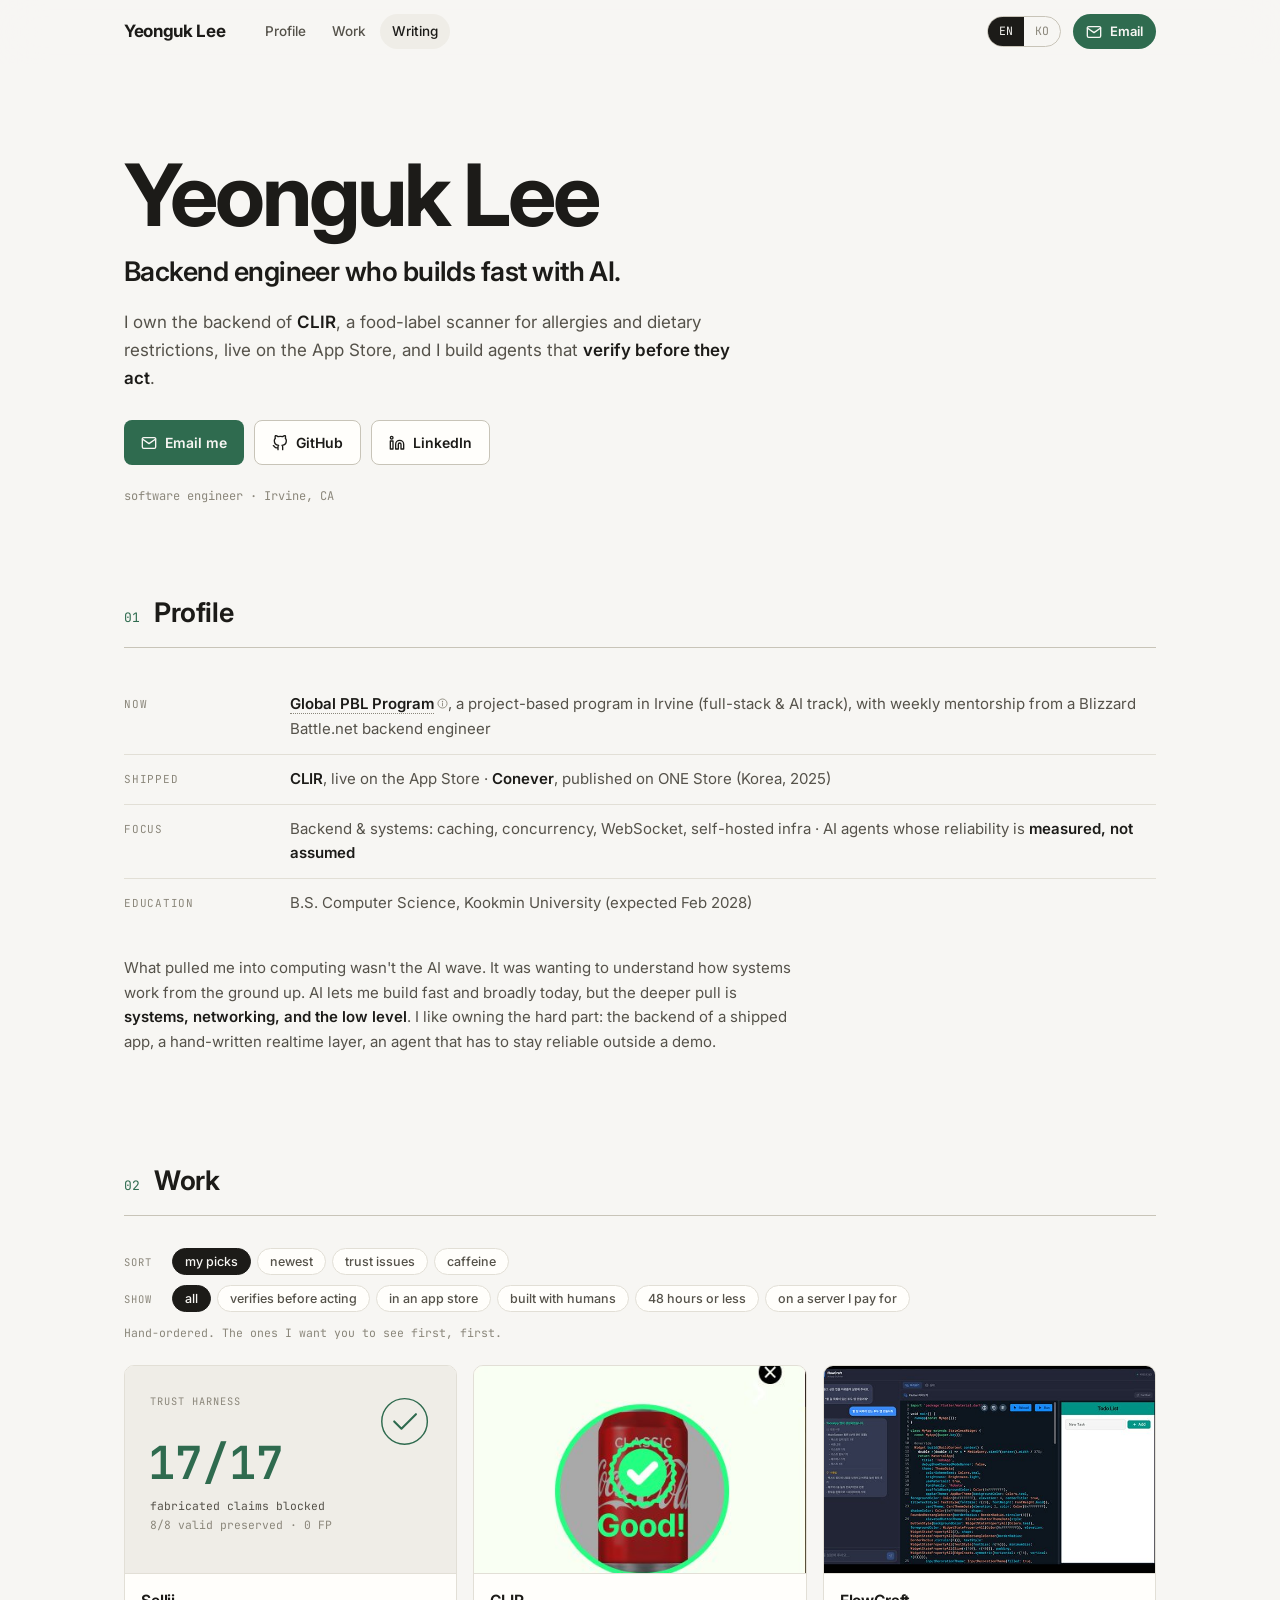
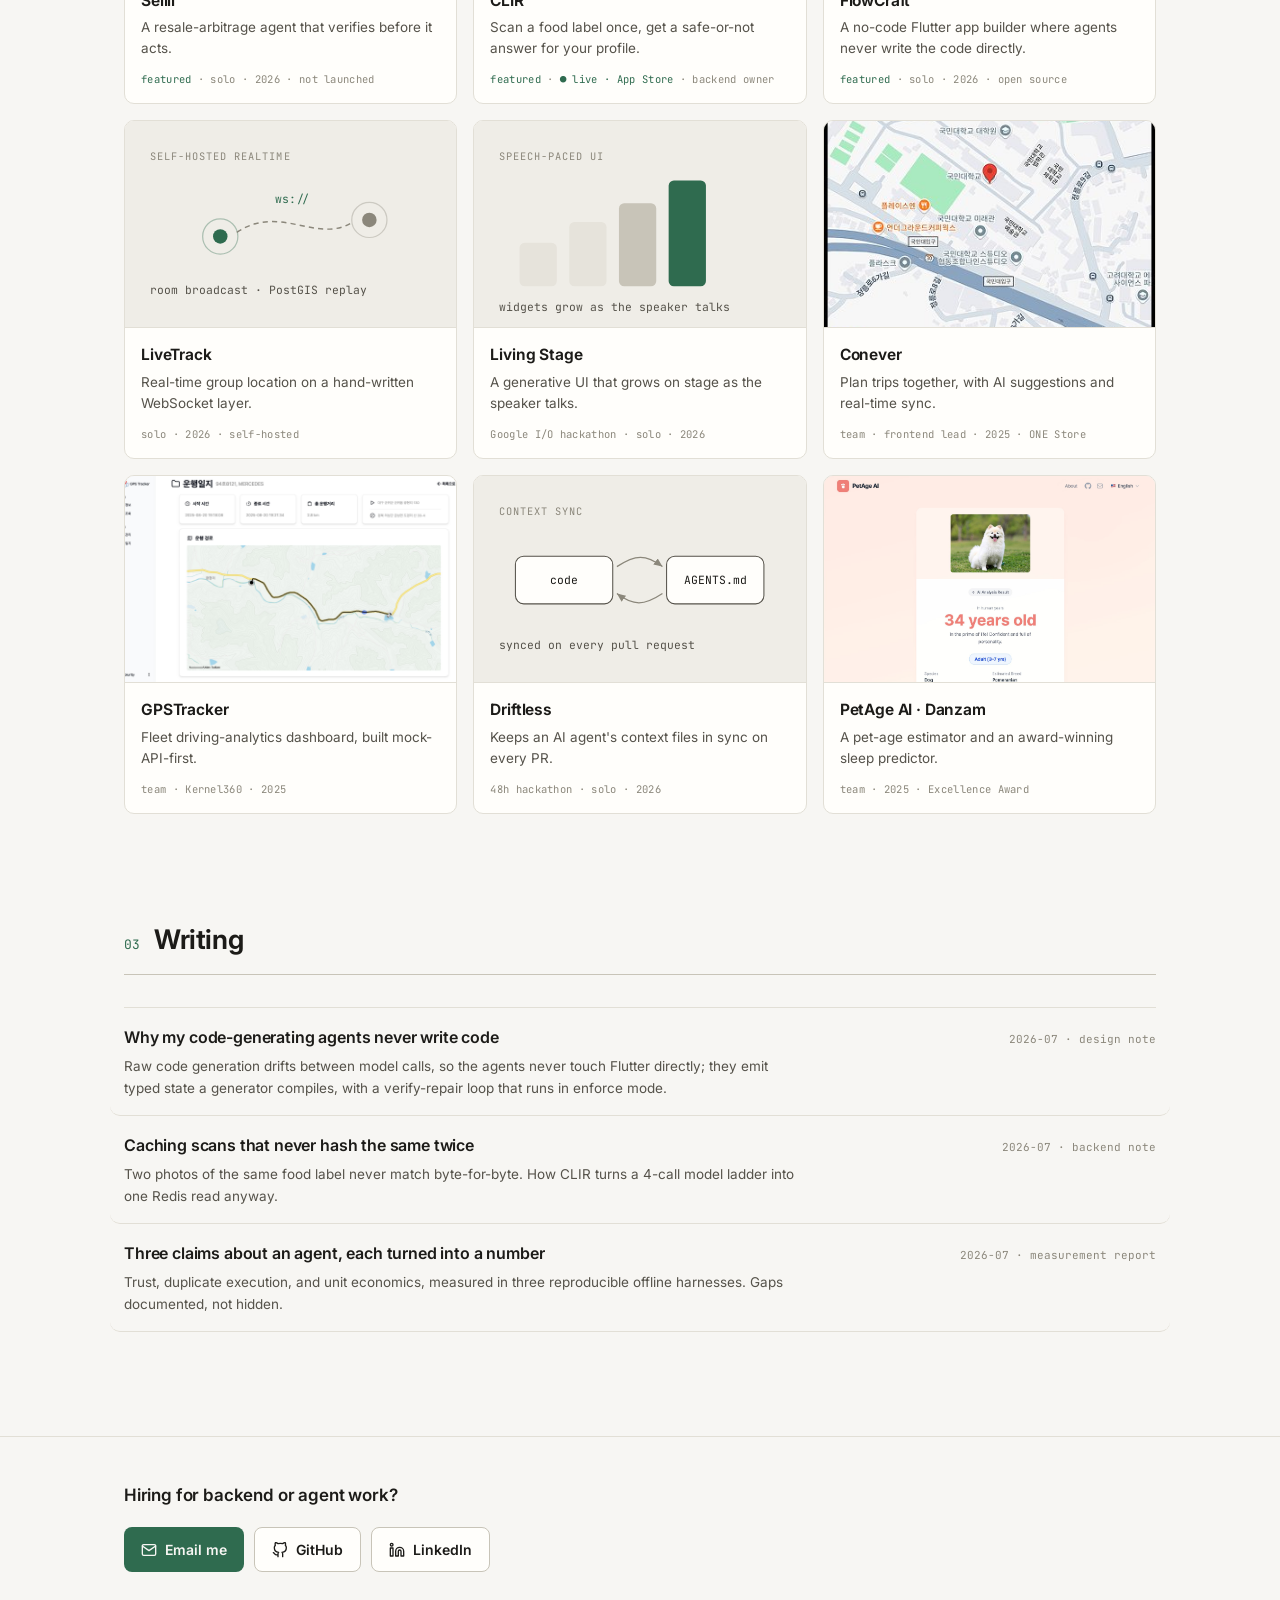
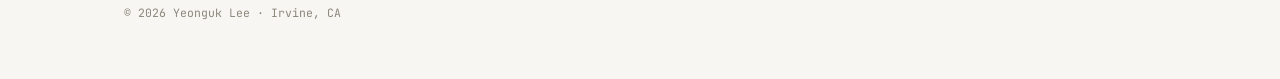
==== commit cb368668: "Make the name the hero headline; enlarge nav brand; drop the trailing dot - Hero is now name-led: "Y" ====
--- a/index.html
+++ b/index.html
@@ -27,7 +27,7 @@
 
 <header class="topnav" id="topnav">
   <div class="topnav-inner">
-    <a href="/" class="brand">Yeonguk Lee<em>.</em></a>
+    <a href="/" class="brand">Yeonguk Lee</a>
     <nav class="nav-links" aria-label="Sections">
       <a href="#profile"><span lang="en">Profile</span><span lang="ko">소개</span></a>
       <a href="#work"><span lang="en">Work</span><span lang="ko">대표 작업</span></a>
@@ -52,16 +52,20 @@
   <div class="hero">
     <div class="container">
       <h1 class="reveal" style="--d: 0s;">
-        <span lang="en">Backend engineer<br>who builds fast with AI.</span>
-        <span lang="ko">백엔드 기본기 위에서<br>AI로 빠르게 만드는 엔지니어.</span>
+        <span lang="en">Yeonguk Lee</span>
+        <span lang="ko">이영욱</span>
       </h1>
-      <p class="hero-sub reveal" style="--d: 0.09s;">
+      <p class="hero-tagline reveal" style="--d: 0.07s;">
+        <span lang="en">Backend engineer who builds fast with AI.</span>
+        <span lang="ko">백엔드 기본기 위에서 AI로 빠르게 만드는 엔지니어.</span>
+      </p>
+      <p class="hero-sub reveal" style="--d: 0.14s;">
         <span lang="en">I own the backend of <strong>CLIR</strong>, a food-label scanner for allergies and dietary restrictions,
         live on the App Store, and I build agents that <strong>verify before they act</strong>.</span>
         <span lang="ko">App Store에 올라와 있는, 알레르기와 식이 제한을 위한 식품 라벨 스캐너 <strong>CLIR</strong>의 백엔드를 맡고 있어요.
         그리고 <strong>행동하기 전에 먼저 검증하는</strong> 에이전트를 만들어요.</span>
       </p>
-      <div class="btn-row reveal" style="--d: 0.18s;">
+      <div class="btn-row reveal" style="--d: 0.21s;">
         <a href="mailto:iamlyg9667@gmail.com" class="btn btn-primary">
           <svg viewBox="0 0 24 24"><path d="M4 4h16c1.1 0 2 .9 2 2v12c0 1.1-.9 2-2 2H4c-1.1 0-2-.9-2-2V6c0-1.1.9-2 2-2z"/><polyline points="22,6 12,13 2,6"/></svg>
           <span lang="en">Email me</span><span lang="ko">메일 보내기</span>
@@ -75,7 +79,7 @@
           LinkedIn
         </a>
       </div>
-      <p class="hero-status reveal" style="--d: 0.27s;">
+      <p class="hero-status reveal" style="--d: 0.28s;">
         <span lang="en">software engineer · Irvine, CA</span>
         <span lang="ko">소프트웨어 엔지니어 · Irvine, CA</span>
       </p>
--- a/styles.css
+++ b/styles.css
@@ -121,9 +121,9 @@
   gap: 20px;
 }
 .topnav .brand {
-  font-weight: 650;
-  font-size: 15px;
-  letter-spacing: -0.01em;
+  font-weight: 700;
+  font-size: 17px;
+  letter-spacing: -0.02em;
   text-decoration: none;
   white-space: nowrap;
   margin-right: 8px;
@@ -212,11 +212,20 @@
 /* ---------- HERO ---------- */
 .hero { padding: 88px 0 84px; }
 .hero h1 {
-  font-size: clamp(37px, 5.4vw, 60px);
-  font-weight: 650;
-  letter-spacing: -0.025em;
-  line-height: 1.07;
+  font-size: clamp(46px, 7.4vw, 86px);
+  font-weight: 700;
+  letter-spacing: -0.035em;
+  line-height: 1.0;
   max-width: 900px;
+}
+.hero .hero-tagline {
+  margin-top: 18px;
+  font-size: clamp(20px, 2.5vw, 27px);
+  font-weight: 600;
+  letter-spacing: -0.02em;
+  line-height: 1.18;
+  color: var(--text);
+  max-width: 720px;
 }
 .hero .hero-sub {
   margin-top: 20px;
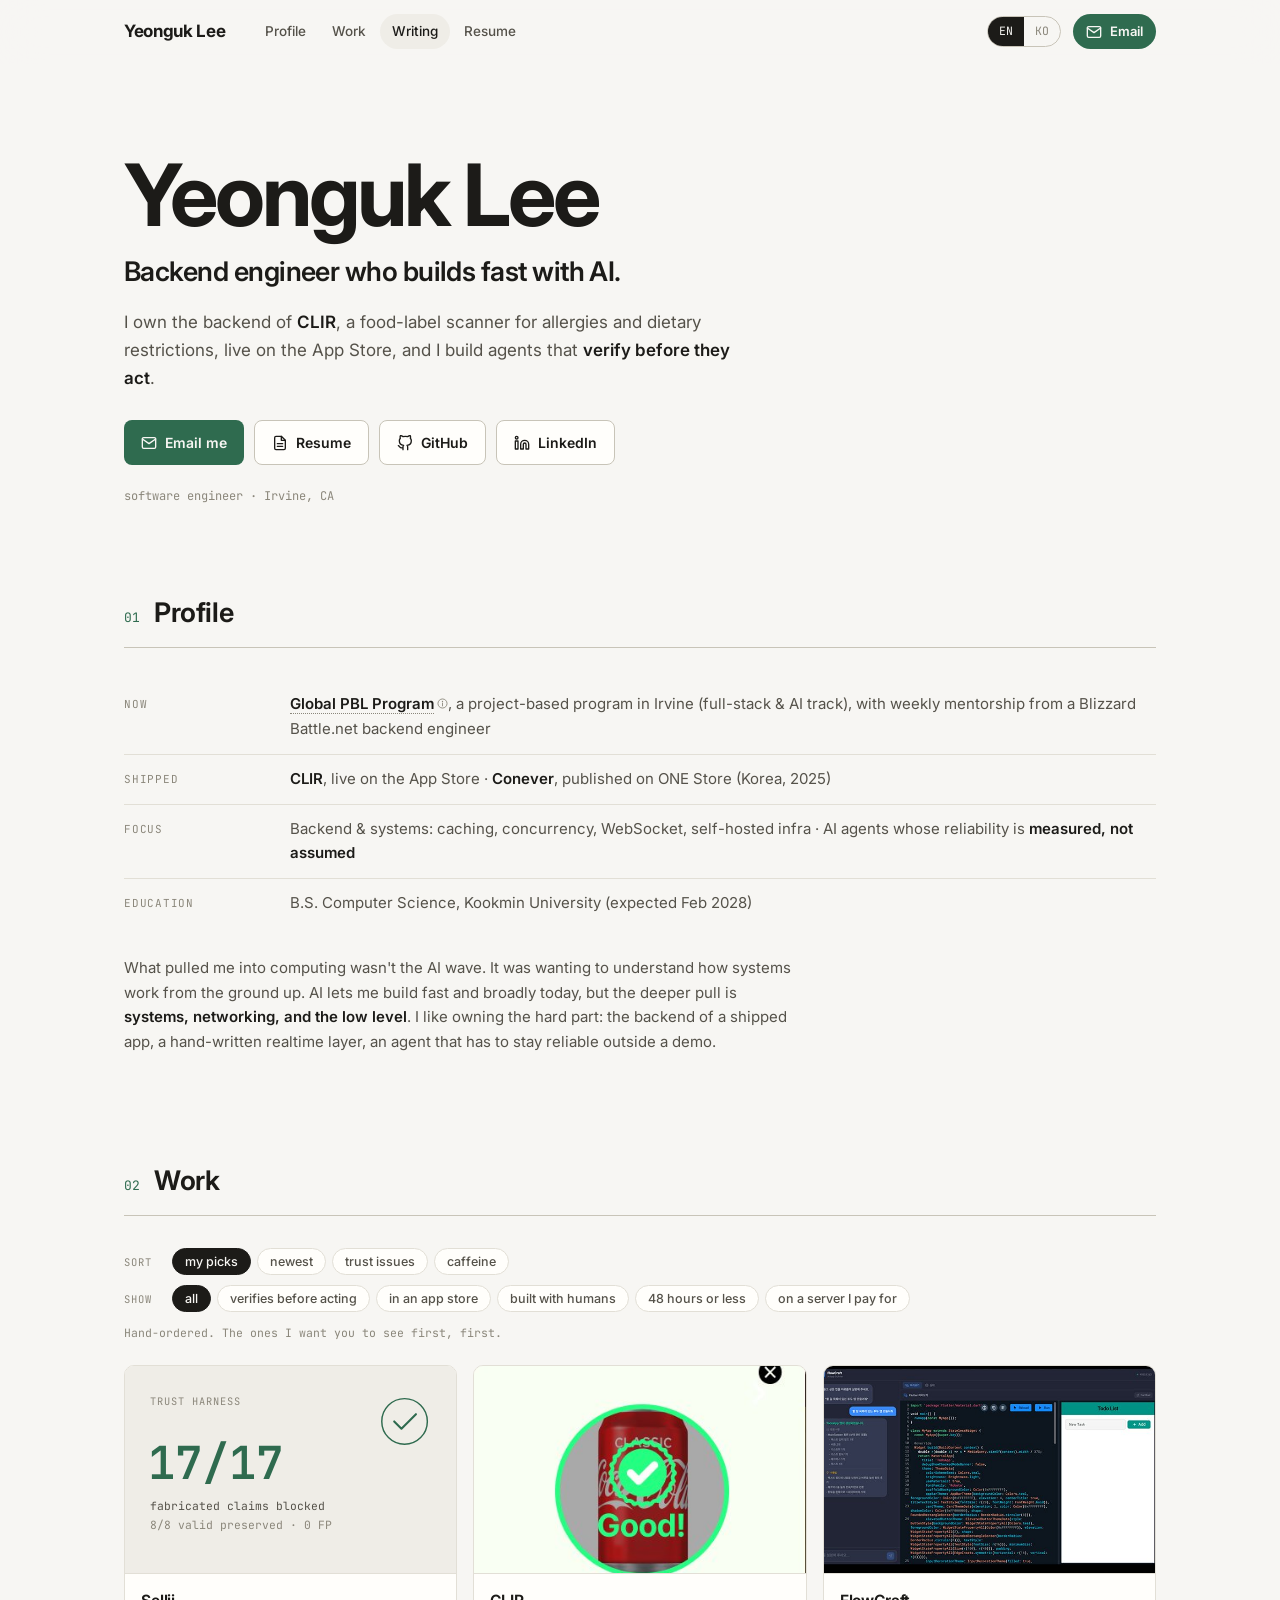
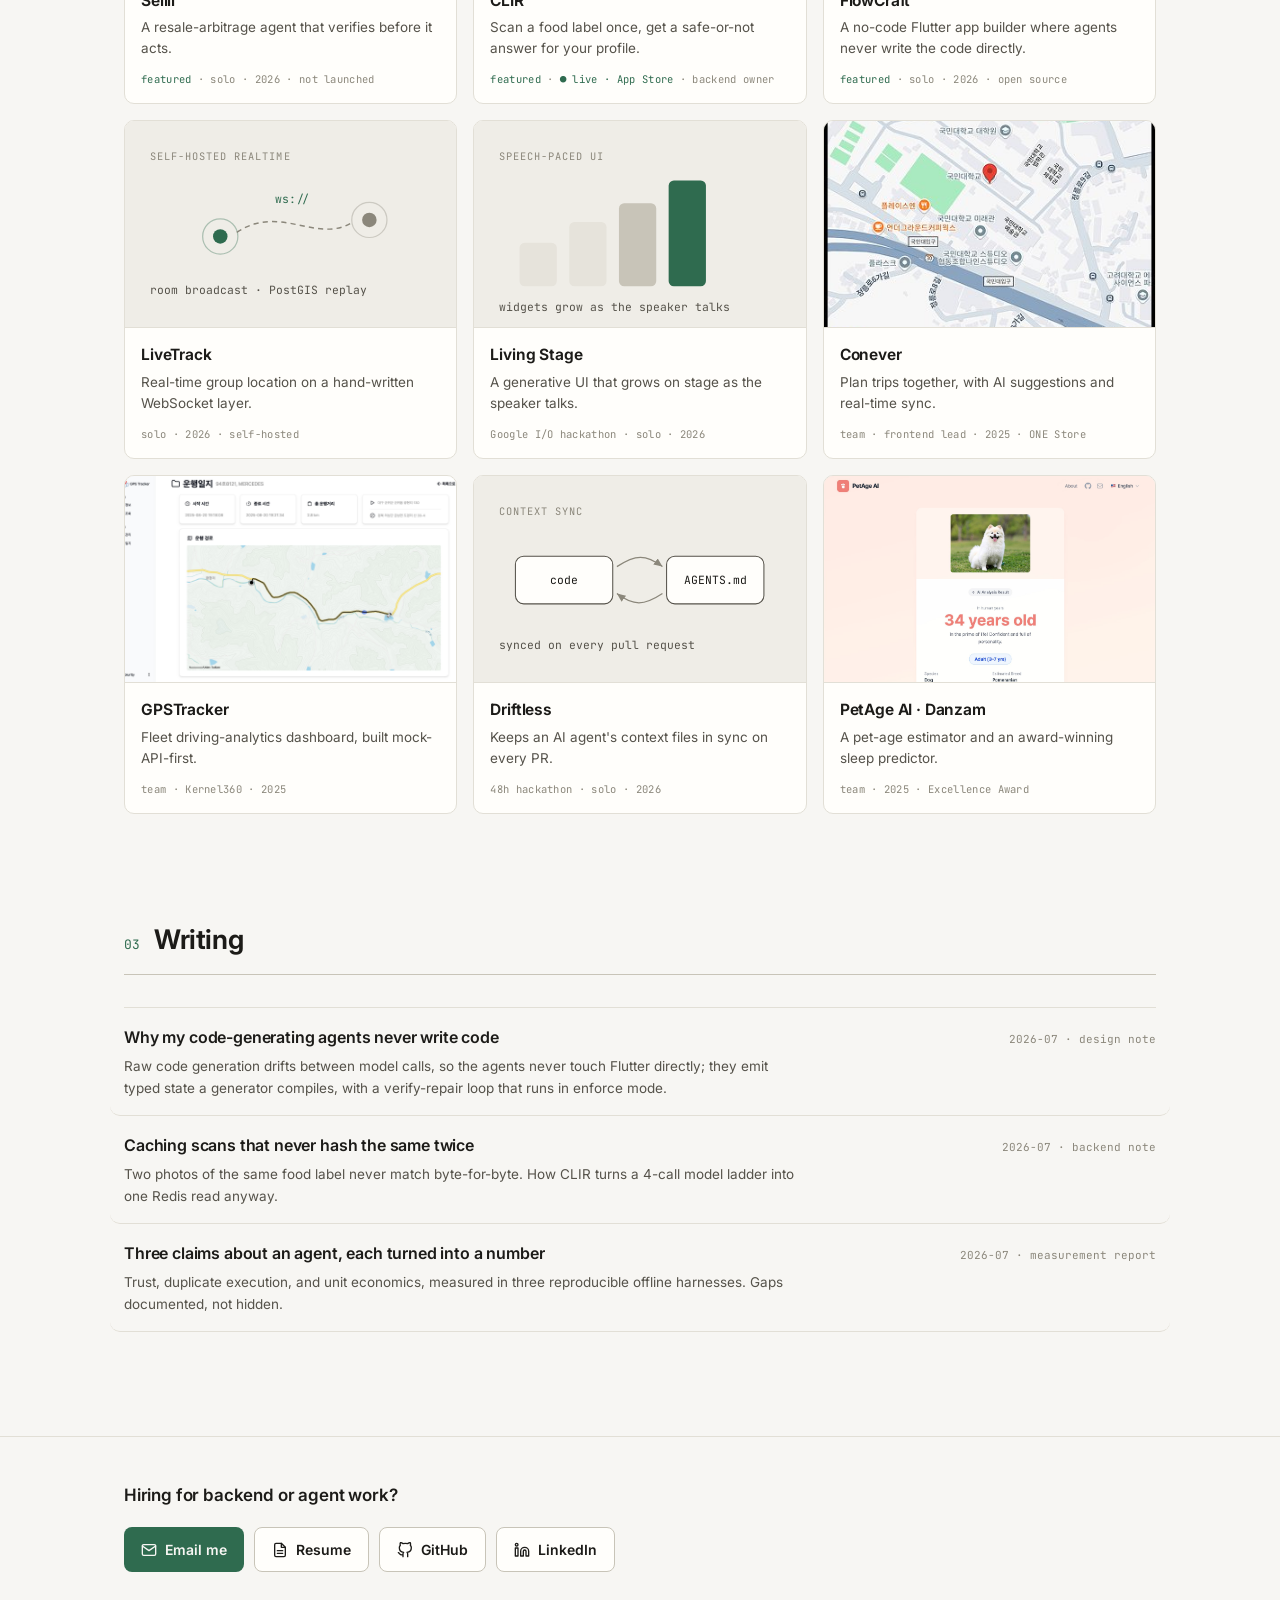
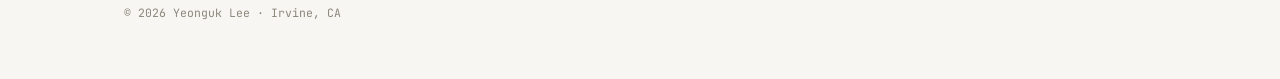
==== commit 6118ffe9: "Add resume: publish PDF + view links in nav, hero, and footer - Publish YeongukLee_Resume.pdf at the" ====
--- a/index.html
+++ b/index.html
@@ -32,6 +32,7 @@
       <a href="#profile"><span lang="en">Profile</span><span lang="ko">소개</span></a>
       <a href="#work"><span lang="en">Work</span><span lang="ko">대표 작업</span></a>
       <a href="#writing"><span lang="en">Writing</span><span lang="ko">글</span></a>
+      <a href="/YeongukLee_Resume.pdf" target="_blank" rel="noopener"><span lang="en">Resume</span><span lang="ko">이력서</span></a>
     </nav>
     <div class="topnav-right">
       <div class="lang-toggle" role="group" aria-label="Language">
@@ -69,6 +70,10 @@
         <a href="mailto:iamlyg9667@gmail.com" class="btn btn-primary">
           <svg viewBox="0 0 24 24"><path d="M4 4h16c1.1 0 2 .9 2 2v12c0 1.1-.9 2-2 2H4c-1.1 0-2-.9-2-2V6c0-1.1.9-2 2-2z"/><polyline points="22,6 12,13 2,6"/></svg>
           <span lang="en">Email me</span><span lang="ko">메일 보내기</span>
+        </a>
+        <a href="/YeongukLee_Resume.pdf" target="_blank" rel="noopener" class="btn btn-sec">
+          <svg viewBox="0 0 24 24"><path d="M14 2H6a2 2 0 0 0-2 2v16a2 2 0 0 0 2 2h12a2 2 0 0 0 2-2V8z"/><polyline points="14 2 14 8 20 8"/><line x1="8" y1="13" x2="16" y2="13"/><line x1="8" y1="17" x2="16" y2="17"/></svg>
+          <span lang="en">Resume</span><span lang="ko">이력서</span>
         </a>
         <a href="https://github.com/Poiurity" target="_blank" rel="noopener" class="btn btn-sec">
           <svg viewBox="0 0 24 24"><path d="M9 19c-5 1.5-5-2.5-7-3m14 6v-3.87a3.37 3.37 0 0 0-.94-2.61c3.14-.35 6.44-1.54 6.44-7A5.44 5.44 0 0 0 20 4.77 5.07 5.07 0 0 0 19.91 1S18.73.65 16 2.48a13.38 13.38 0 0 0-7 0C6.27.65 5.09 1 5.09 1A5.07 5.07 0 0 0 5 4.77a5.44 5.44 0 0 0-1.5 3.78c0 5.42 3.3 6.61 6.44 7A3.37 3.37 0 0 0 9 18.13V22"/></svg>
@@ -735,6 +740,10 @@
         <svg viewBox="0 0 24 24"><path d="M4 4h16c1.1 0 2 .9 2 2v12c0 1.1-.9 2-2 2H4c-1.1 0-2-.9-2-2V6c0-1.1.9-2 2-2z"/><polyline points="22,6 12,13 2,6"/></svg>
         <span lang="en">Email me</span><span lang="ko">메일 보내기</span>
       </a>
+      <a href="/YeongukLee_Resume.pdf" target="_blank" rel="noopener" class="btn btn-sec">
+        <svg viewBox="0 0 24 24"><path d="M14 2H6a2 2 0 0 0-2 2v16a2 2 0 0 0 2 2h12a2 2 0 0 0 2-2V8z"/><polyline points="14 2 14 8 20 8"/><line x1="8" y1="13" x2="16" y2="13"/><line x1="8" y1="17" x2="16" y2="17"/></svg>
+        <span lang="en">Resume</span><span lang="ko">이력서</span>
+      </a>
       <a href="https://github.com/Poiurity" target="_blank" rel="noopener" class="btn btn-sec">
         <svg viewBox="0 0 24 24"><path d="M9 19c-5 1.5-5-2.5-7-3m14 6v-3.87a3.37 3.37 0 0 0-.94-2.61c3.14-.35 6.44-1.54 6.44-7A5.44 5.44 0 0 0 20 4.77 5.07 5.07 0 0 0 19.91 1S18.73.65 16 2.48a13.38 13.38 0 0 0-7 0C6.27.65 5.09 1 5.09 1A5.07 5.07 0 0 0 5 4.77a5.44 5.44 0 0 0-1.5 3.78c0 5.42 3.3 6.61 6.44 7A3.37 3.37 0 0 0 9 18.13V22"/></svg>
         GitHub
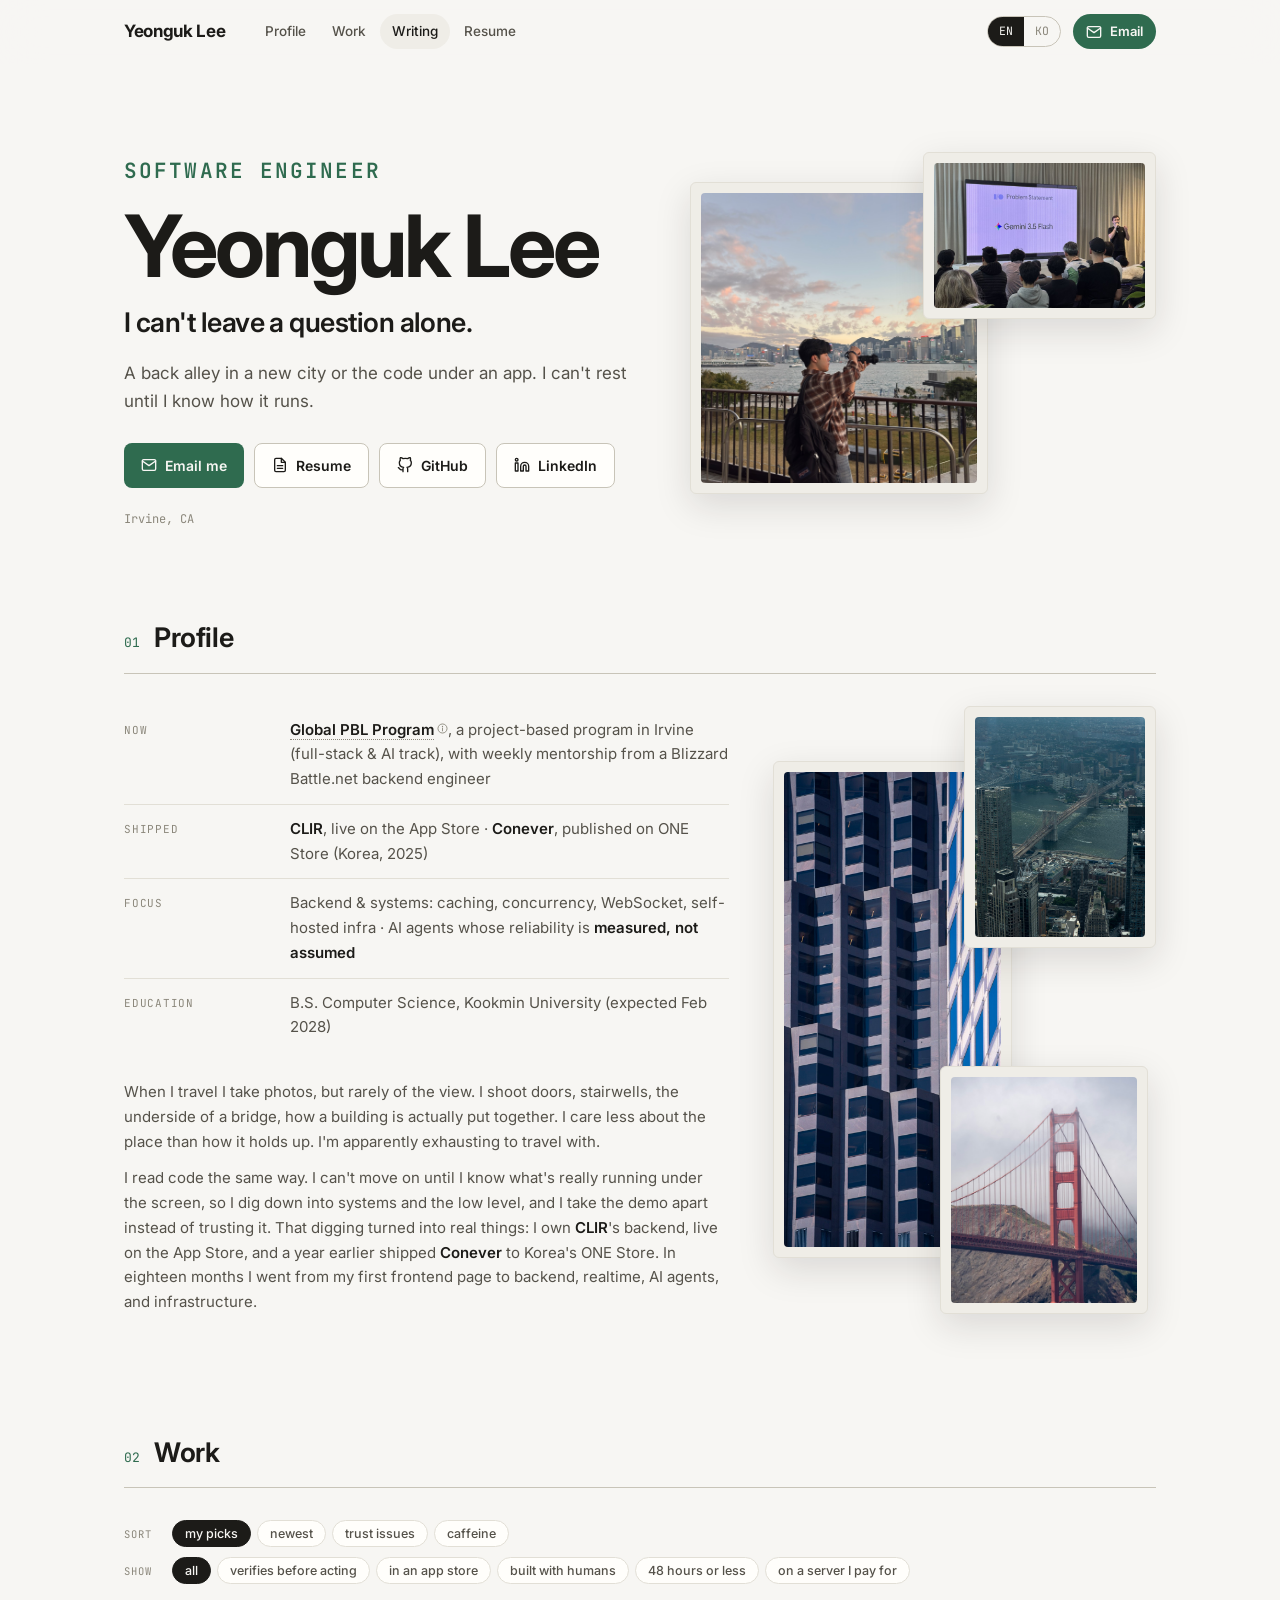
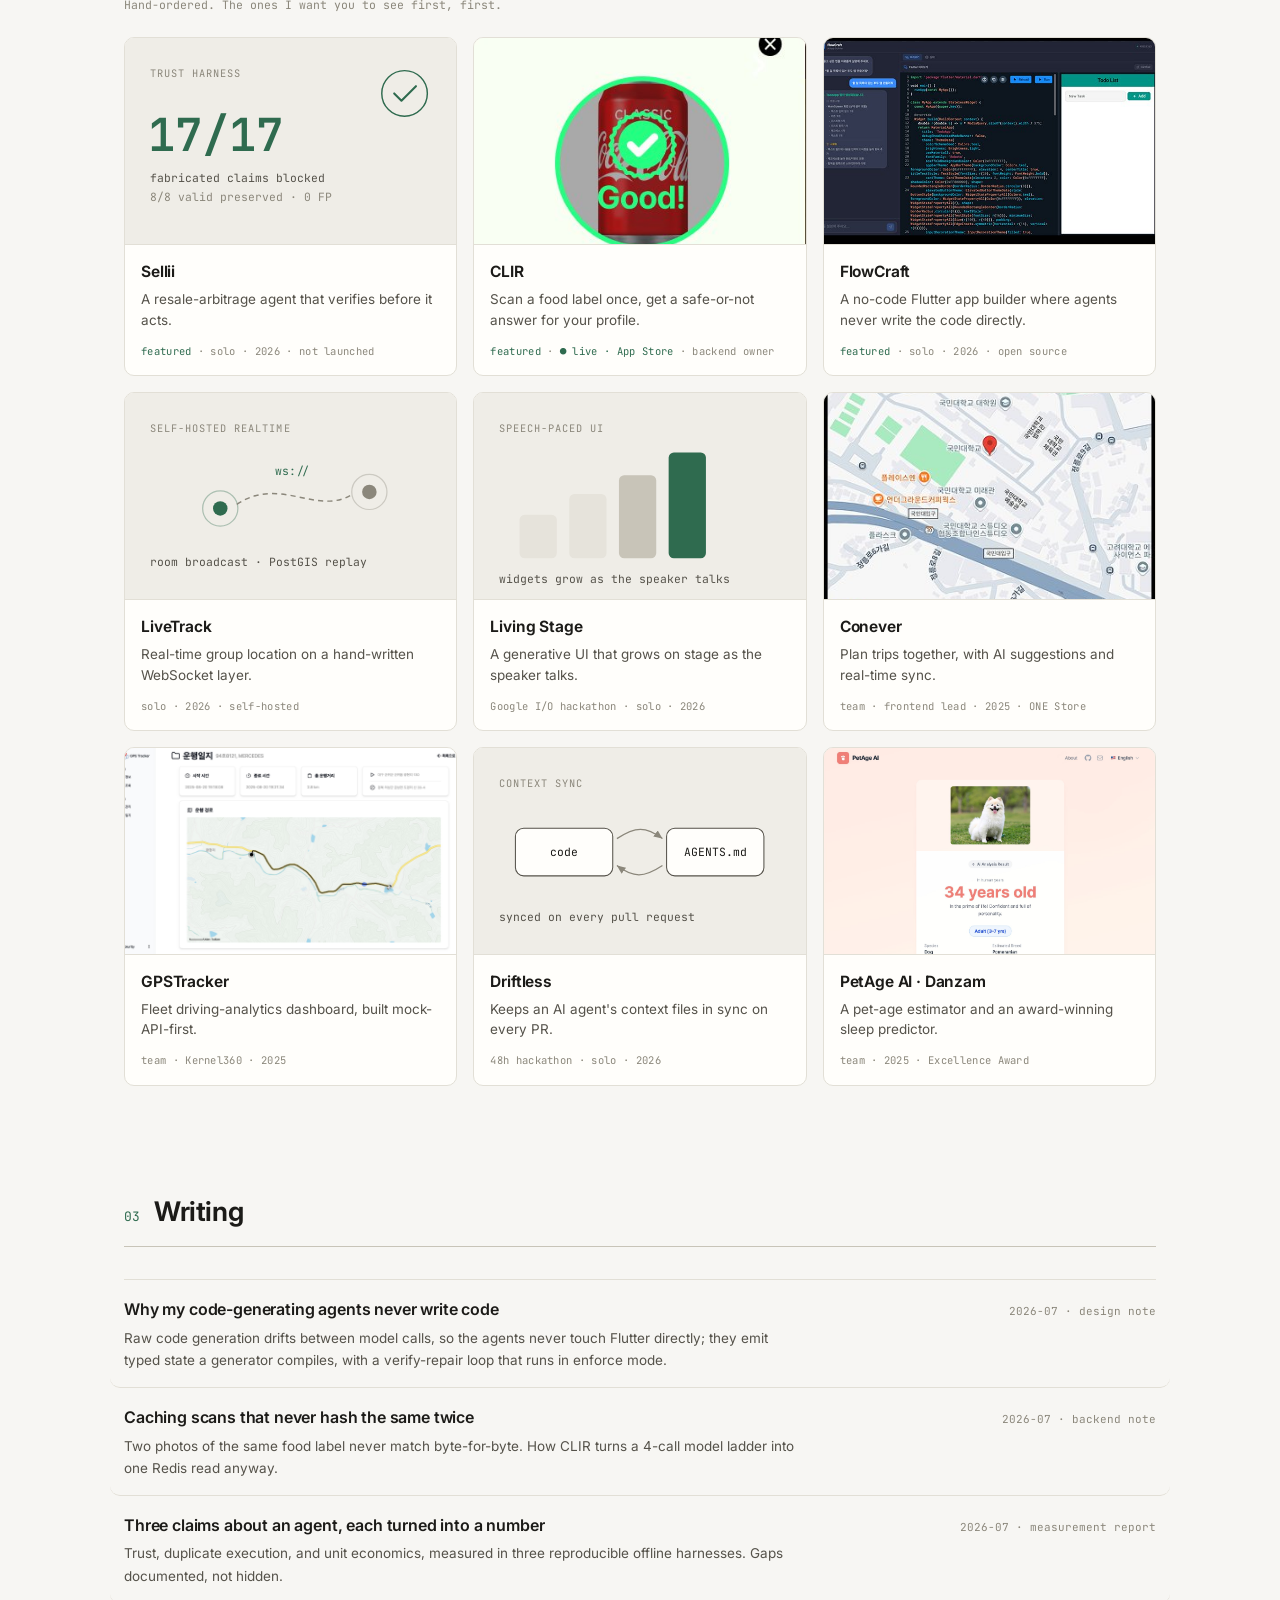
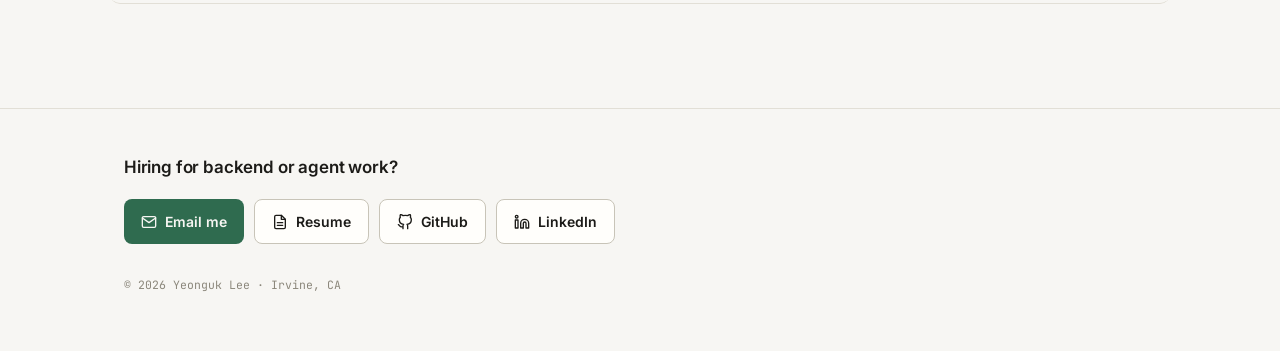
==== commit 3c63a47e: "Rework hero + profile around curiosity, with photo clusters - Hero: emphasized "Software Engineer" r" ====
--- a/index.html
+++ b/index.html
@@ -4,10 +4,10 @@
 <meta charset="UTF-8">
 <meta name="viewport" content="width=device-width, initial-scale=1.0">
 <title>Yeonguk Lee · Software Engineer</title>
-<meta name="description" content="Backend engineer who builds fast with AI. Backend owner of CLIR (live on the App Store); builds agents that verify before they act, with reliability measured in reproducible harnesses.">
+<meta name="description" content="Yeonguk Lee, a developer who can't leave a question alone. I travel with a camera, dig into how things run under the screen, and have shipped apps to two countries. CLIR is live on the App Store.">
 <link rel="canonical" href="https://poiurity.com/">
 <meta property="og:title" content="Yeonguk Lee · Software Engineer">
-<meta property="og:description" content="Backend engineer who builds fast with AI. Shipped App Store backend; agents that verify before they act.">
+<meta property="og:description" content="A developer who can't leave a question alone. Travels with a camera, digs into how things run, and has shipped to two countries. CLIR is live on the App Store.">
 <meta property="og:url" content="https://poiurity.com/">
 <meta property="og:type" content="website">
 <script>
@@ -51,20 +51,20 @@
 
   <!-- HERO -->
   <div class="hero">
-    <div class="container">
-      <h1 class="reveal" style="--d: 0s;">
+    <div class="container hero-grid">
+      <div class="hero-text">
+      <p class="hero-role reveal" style="--d: 0s;"><span lang="en">Software Engineer</span><span lang="ko">소프트웨어 엔지니어</span></p>
+      <h1 class="reveal" style="--d: 0.05s;">
         <span lang="en">Yeonguk Lee</span>
         <span lang="ko">이영욱</span>
       </h1>
       <p class="hero-tagline reveal" style="--d: 0.07s;">
-        <span lang="en">Backend engineer who builds fast with AI.</span>
-        <span lang="ko">백엔드 기본기 위에서 AI로 빠르게 만드는 엔지니어.</span>
+        <span lang="en">I can't leave a question alone.</span>
+        <span lang="ko">궁금한 걸 그냥 못 넘겨요.</span>
       </p>
       <p class="hero-sub reveal" style="--d: 0.14s;">
-        <span lang="en">I own the backend of <strong>CLIR</strong>, a food-label scanner for allergies and dietary restrictions,
-        live on the App Store, and I build agents that <strong>verify before they act</strong>.</span>
-        <span lang="ko">App Store에 올라와 있는, 알레르기와 식이 제한을 위한 식품 라벨 스캐너 <strong>CLIR</strong>의 백엔드를 맡고 있어요.
-        그리고 <strong>행동하기 전에 먼저 검증하는</strong> 에이전트를 만들어요.</span>
+        <span lang="en">A back alley in a new city or the code under an app. I can't rest until I know how it runs.</span>
+        <span lang="ko">낯선 골목이든 앱 밑바닥 코드든, 어떻게 굴러가는지 알아야 직성이 풀려요.</span>
       </p>
       <div class="btn-row reveal" style="--d: 0.21s;">
         <a href="mailto:iamlyg9667@gmail.com" class="btn btn-primary">
@@ -85,9 +85,14 @@
         </a>
       </div>
       <p class="hero-status reveal" style="--d: 0.28s;">
-        <span lang="en">software engineer · Irvine, CA</span>
-        <span lang="ko">소프트웨어 엔지니어 · Irvine, CA</span>
+        <span lang="en">Irvine, CA</span>
+        <span lang="ko">Irvine, CA</span>
       </p>
+      </div>
+      <div class="hero-photos reveal" aria-hidden="true" style="--d: 0.22s;">
+        <figure class="ph ph-a"><img src="./assets/me-hongkong.jpg" alt="Me out with a camera at dusk" loading="lazy"></figure>
+        <figure class="ph ph-b"><img src="./assets/io-screen.jpg" alt="Google I/O hackathon briefing" loading="lazy"></figure>
+      </div>
     </div>
   </div>
 
@@ -97,6 +102,8 @@
     <section id="profile">
       <div class="sec-head reveal"><span class="idx">01</span><h2><span lang="en">Profile</span><span lang="ko">소개</span></h2></div>
 
+      <div class="profile-grid">
+      <div class="profile-text">
       <dl class="facts reveal">
         <div class="fact">
           <dt><span lang="en">Now</span><span lang="ko">지금은</span></dt>
@@ -129,19 +136,17 @@
       </dl>
 
       <div class="prose reveal">
-        <p lang="en">
-          What pulled me into computing wasn't the AI wave. It was wanting to understand how systems
-          work from the ground up. AI lets me build fast and broadly today, but the deeper pull is
-          <strong>systems, networking, and the low level</strong>. I like owning the hard part:
-          the backend of a shipped app, a hand-written realtime layer, an agent that has to stay
-          reliable outside a demo.
-        </p>
-        <p lang="ko">
-          컴퓨터에 빠진 건 AI 유행 때문이 아니에요. 시스템이 바닥에서 어떻게 돌아가는지 알고 싶었어요.
-          지금은 AI 덕분에 빠르고 넓게 만들지만, 결국 파고들고 싶은 건
-          <strong>시스템, 네트워킹, 로우레벨</strong>이에요. 출시된 앱의 백엔드, 직접 짠 실시간 레이어,
-          데모 밖에서도 믿을 수 있어야 하는 에이전트. 이렇게 어려운 부분을 맡는 걸 좋아해요.
-        </p>
+        <p lang="en">When I travel I take photos, but rarely of the view. I shoot doors, stairwells, the underside of a bridge, how a building is actually put together. I care less about the place than how it holds up. I'm apparently exhausting to travel with.</p>
+        <p lang="ko">여행 다니면 사진을 찍는데, 정작 풍경은 잘 안 찍어요. 남의 집 대문, 계단, 다리 밑, 건물이 어떻게 지어졌는지 같은 걸 찍죠. 장소보다 그게 어떻게 만들어졌는지가 더 궁금하거든요. 같이 여행 가면 좀 피곤한 스타일이래요.</p>
+        <p lang="en">I read code the same way. I can't move on until I know what's really running under the screen, so I dig down into systems and the low level, and I take the demo apart instead of trusting it. That digging turned into real things: I own <strong>CLIR</strong>'s backend, live on the App Store, and a year earlier shipped <strong>Conever</strong> to Korea's ONE Store. In eighteen months I went from my first frontend page to backend, realtime, AI agents, and infrastructure.</p>
+        <p lang="ko">코드도 똑같이 봐요. 화면 밑에서 실제로 뭐가 도는지 알아야 넘어가서, 시스템이랑 로우레벨까지 파고들어요. 데모만 보고 믿는 대신 직접 뜯어보고요. 그렇게 파다 보니 <strong>CLIR</strong> 백엔드를 맡아 App Store에 올렸고, 그 한 해 전엔 <strong>Conever</strong>를 한국 ONE Store에 냈어요. 18개월 동안 프론트엔드에서 백엔드, 실시간, AI 에이전트, 인프라까지 왔고요.</p>
+      </div>
+      </div>
+      <div class="profile-photos reveal" aria-hidden="true">
+        <figure class="ph pp-a"><img src="./assets/travel-nyc.jpg" alt="Bridges over the East River from above" loading="lazy"></figure>
+        <figure class="ph pp-b"><img src="./assets/travel-facade.jpg" alt="Skyscraper facade detail" loading="lazy"></figure>
+        <figure class="ph pp-c"><img src="./assets/travel-goldengate.jpg" alt="Golden Gate Bridge in fog" loading="lazy"></figure>
+      </div>
       </div>
     </section>
 
--- a/styles.css
+++ b/styles.css
@@ -439,6 +439,29 @@
 .gallery figure img { aspect-ratio: 9 / 16; }
 @media (max-width: 640px) { .gallery { grid-template-columns: 1fr; } .gallery figure img { aspect-ratio: auto; } }
 
+/* split layout: text left, a cluster of photos on the right */
+.hero { overflow: hidden; }
+.hero-grid { display: grid; grid-template-columns: minmax(0, 1fr) minmax(0, 0.86fr); gap: 24px; align-items: stretch; }
+.hero-text { align-self: center; min-width: 0; }
+.hero-role { font-family: var(--mono); font-size: clamp(16px, 1.9vw, 21px); font-weight: 600; letter-spacing: 0.1em; text-transform: uppercase; color: var(--accent); margin-bottom: 14px; }
+.profile-grid { display: grid; grid-template-columns: minmax(0, 1fr) minmax(0, 0.66fr); gap: 28px; align-items: stretch; }
+.profile-text { min-width: 0; }
+.hero-photos, .profile-photos { position: relative; min-height: 380px; }
+.ph { position: absolute; margin: 0; overflow: hidden; border-radius: 6px; border: 1px solid var(--border); background: var(--surface-2); box-shadow: 0 12px 36px color-mix(in srgb, var(--text) 13%, transparent); }
+.ph img { width: 100%; height: 100%; object-fit: cover; display: block; }
+.ph-a { left: 0; top: 8%; width: 64%; height: 82%; z-index: 2; }
+.ph-b { right: 0; top: 0; width: 50%; height: 44%; z-index: 3; }
+/* profile: one main photo (facade) with two overlapping accents */
+.pp-b { left: 4%; top: 9%; width: 60%; height: 80%; z-index: 2; }
+.pp-a { right: 0; top: 0; width: 48%; height: 39%; z-index: 3; }
+.pp-c { right: 2%; bottom: 2%; width: 52%; height: 40%; z-index: 3; }
+@media (max-width: 880px) {
+  .hero-grid, .profile-grid { grid-template-columns: 1fr; }
+  .hero-photos, .profile-photos { position: static; min-height: 0; display: flex; gap: 22px; overflow-x: auto; margin-top: 4px; padding: 10px 6px 18px; scroll-snap-type: x mandatory; -webkit-overflow-scrolling: touch; }
+  .hero-photos .ph, .profile-photos .ph { position: static; flex: 0 0 auto; width: 66%; max-width: 250px; height: auto; aspect-ratio: 3 / 4; z-index: auto; scroll-snap-align: center; }
+}
+
+
 /* diagram figure (SVG) + ambient dash flow (nod to linear.app ambient motion) */
 .diagram { padding: 18px 14px; }
 .diagram svg { width: 100%; height: auto; display: block; }
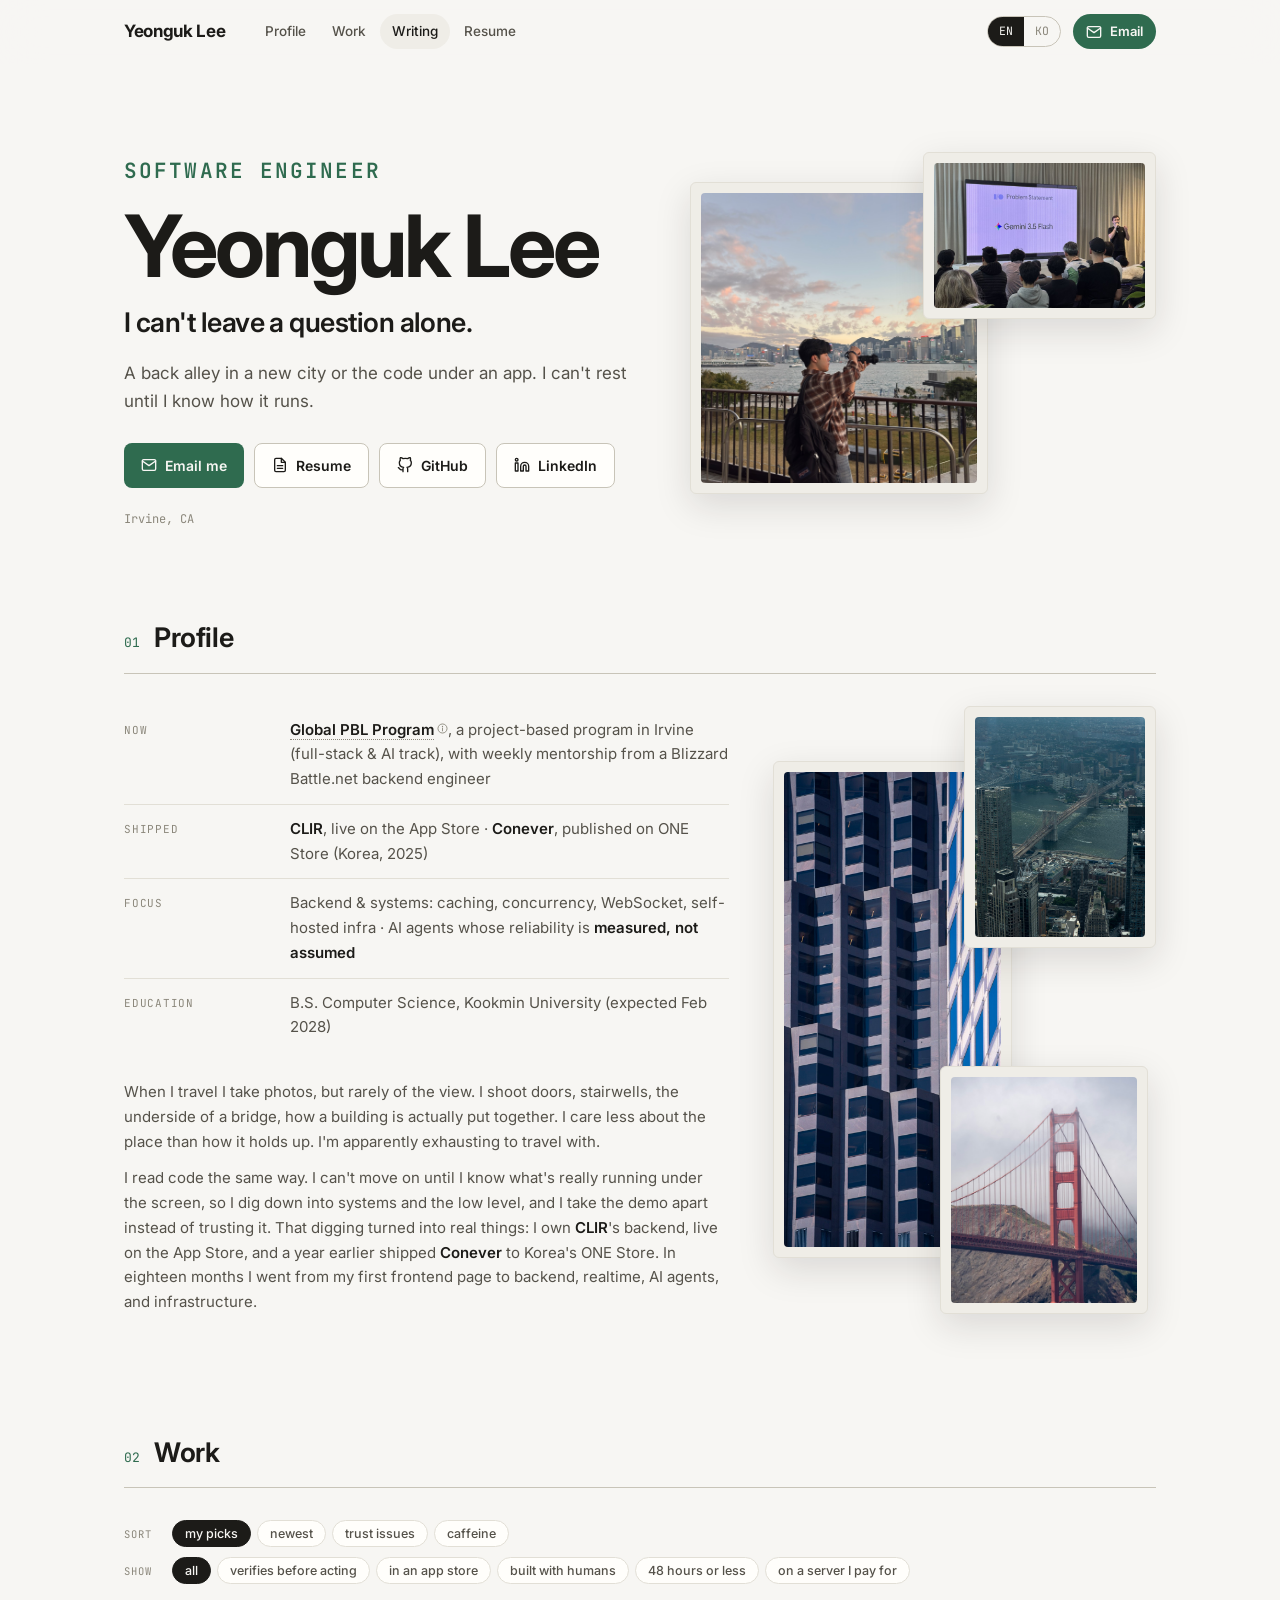
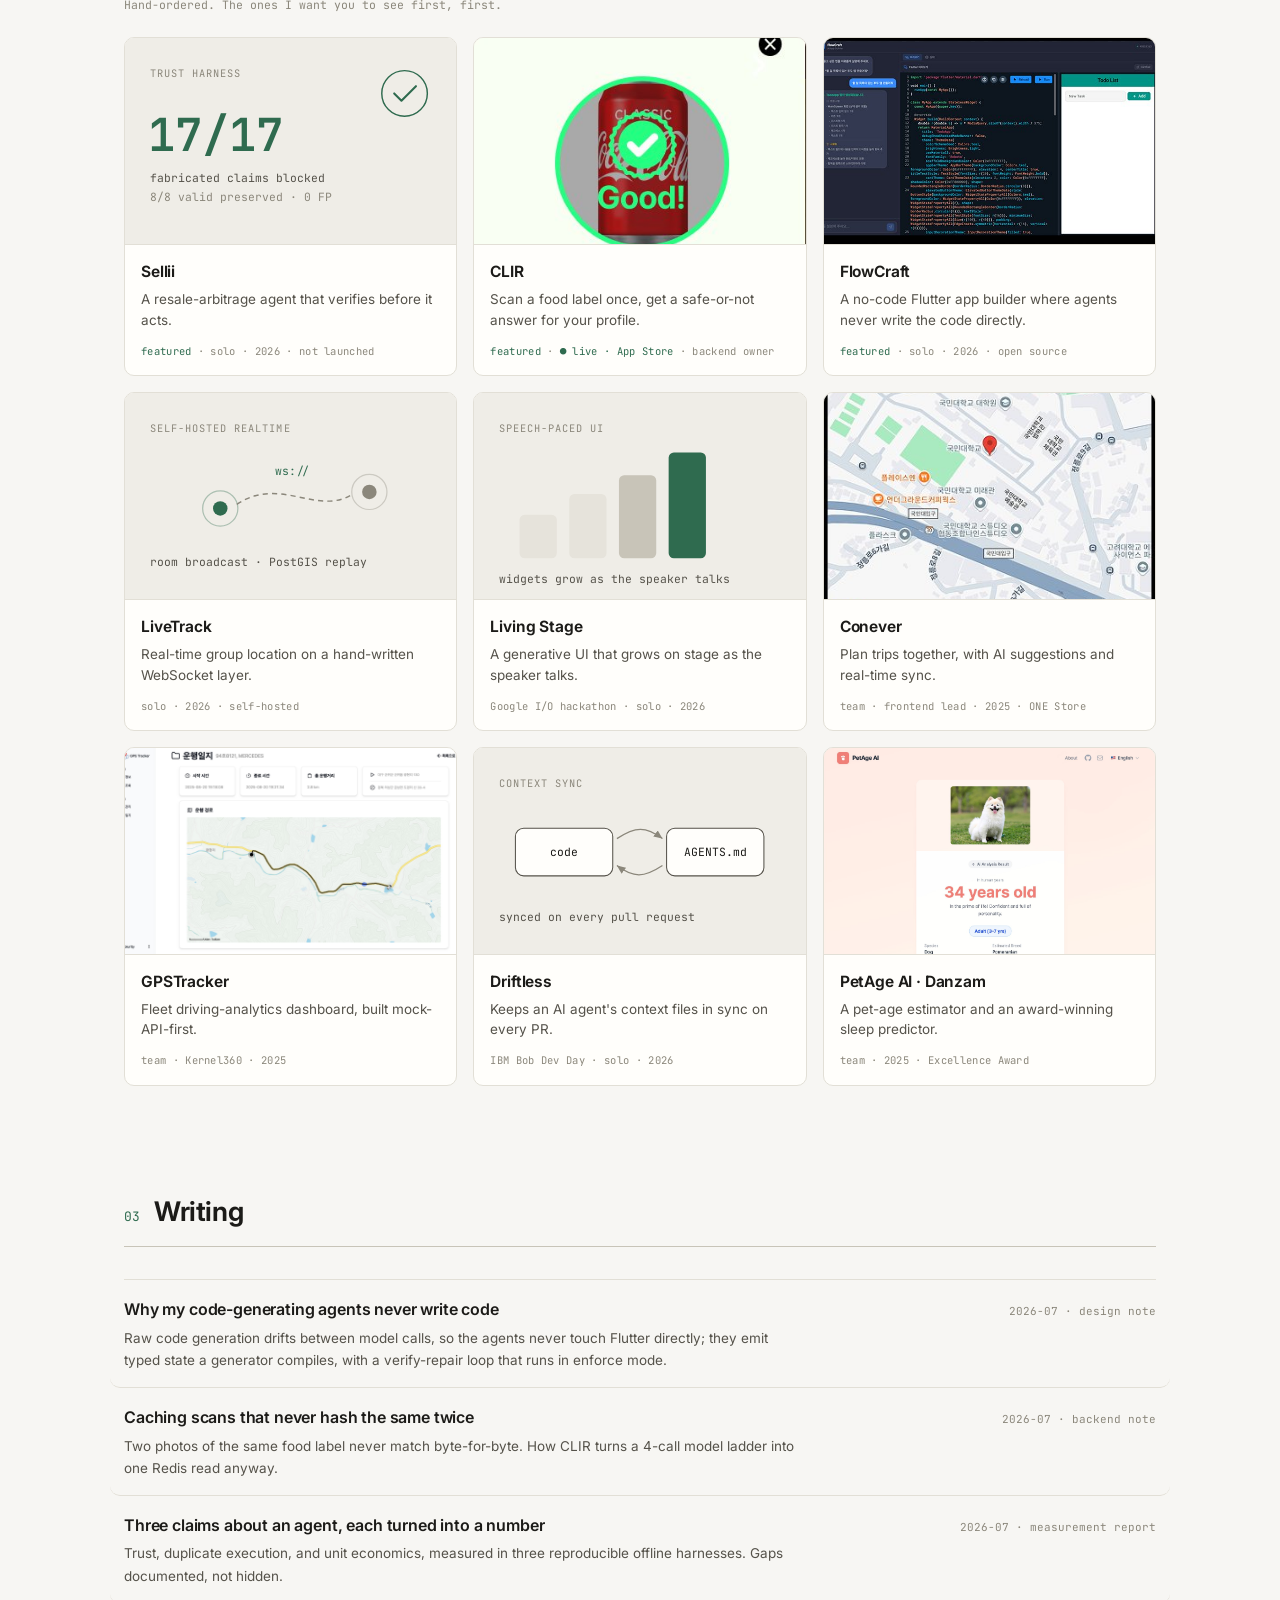
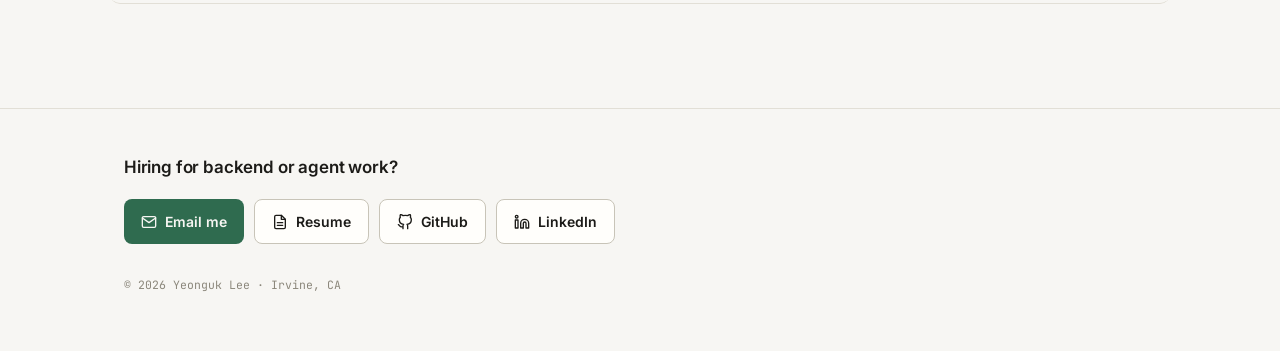
==== commit 807ff8b5: "Naturalize Korean across all notes; move Sellii page under /notes - KO copy edits on LiveTrack, CLIR" ====
--- a/index.html
+++ b/index.html
@@ -238,7 +238,7 @@
           <div class="card-body">
             <h3>Driftless</h3>
             <p class="card-sum"><span lang="en">Keeps an AI agent's context files in sync on every PR.</span><span lang="ko">PR마다 AI 에이전트의 컨텍스트 파일을 코드와 맞춰줘요.</span></p>
-            <p class="card-meta"><span lang="en">48h hackathon · solo · 2026</span><span lang="ko">48시간 해커톤 · 1인 · 2026</span></p>
+            <p class="card-meta"><span lang="en">IBM Bob Dev Day · solo · 2026</span><span lang="ko">IBM Bob Dev Day · 1인 · 2026</span></p>
           </div>
         </a>
         <a class="card reveal" href="#p-petage" data-project="p-petage" data-picks="8" data-newest="8" data-trust="7" data-caffeine="2" data-tags="humans weekend" style="--d: 0.12s;">
@@ -334,8 +334,8 @@
               </table>
           </div>
           <p class="table-note">
-            <span lang="en">Full methodology, result tables, and the cases it does <em>not</em> catch → <a href="/sellii-validation/">harness results page</a></span>
-            <span lang="ko">방법론 전체와 <em>못 잡은</em> 케이스까지 <a href="/sellii-validation/?lang=ko">검증 결과 페이지</a>에 정리해 뒀어요 →</span>
+            <span lang="en">Full methodology, result tables, and the cases it does <em>not</em> catch → <a href="/notes/sellii-validation/">harness results page</a></span>
+            <span lang="ko">방법론 전체와 <em>못 잡은</em> 케이스까지 <a href="/notes/sellii-validation/?lang=ko">검증 결과 페이지</a>에 정리해 뒀어요 →</span>
           </p>
         </div>
 
@@ -677,10 +677,30 @@
           <h3>Driftless</h3>
           <p class="claim"><span lang="en">Keeps an AI coding agent's context files in sync with the code on every PR.</span><span lang="ko">PR이 생길 때마다 AI 코딩 에이전트의 컨텍스트 파일을 코드와 맞춰줘요.</span></p>
         </div>
-        <div class="meta-line"><span lang="en">48h hackathon · solo</span><span lang="ko">48시간 해커톤 · 1인</span> <span>May 2026</span> <a href="https://github.com/Poiurity/driftless-demo" target="_blank" rel="noopener">GitHub ↗</a></div>
-        <div class="prose">
-          <p lang="en">Keeps an AI coding agent's persisted context (rules, skills, AGENTS.md) in sync with the codebase on every pull request, using only the agent's own extension mechanisms. Built solo in a 48-hour IBM hackathon; 7 of 7 mock test scenarios pass.</p>
-          <p lang="ko">PR이 생길 때마다 AI 코딩 에이전트의 컨텍스트 파일(규칙, 스킬, AGENTS.md)을 코드베이스와 맞춰주는 도구예요. 에이전트가 원래 가진 확장 수단만 썼어요. IBM 해커톤에서 48시간 동안 혼자 만들었고, mock 테스트 시나리오 7개가 전부 통과해요.</p>
+        <div class="meta-line"><span lang="en">IBM Bob Dev Day Hackathon · solo</span><span lang="ko">IBM Bob Dev Day 해커톤 · 1인</span> <span>May 2026</span> <a href="https://github.com/Poiurity/driftless-demo" target="_blank" rel="noopener">GitHub ↗</a></div>
+        <div class="flagship-cols">
+          <div class="prose">
+            <p lang="en">Agentic IDEs lean on persisted markdown for context (AGENTS.md, rules, skill files), and it goes stale fast. A team moves from npm to pnpm but the agent still suggests npm install; you switch to Vitest and it keeps writing Jest tests. Bob's /init writes those files once and never revisits them.</p>
+            <p lang="ko">에이전트형 IDE는 컨텍스트를 마크다운(AGENTS.md, 규칙, 스킬 파일)에 저장해 두는데, 이게 금방 낡아요. 팀이 npm에서 pnpm으로 옮겼는데도 에이전트는 계속 npm install을 권하고, Vitest로 바꿨는데도 Jest 테스트를 짜죠. Bob의 /init은 그 파일들을 한 번 만들고 다시 안 봐요.</p>
+            <p lang="en">Driftless is a <strong>/sync command plus three Skills</strong>, built natively on IBM's Bob. A significance classifier rates each PR diff HIGH, MEDIUM, or LOW; an artifact router picks which .md files are actually affected; a surgical updater rewrites only those sections and leaves the rest alone. A trivial diff like a CSS tweak or a comment exits early, so the docs never bloat. It runs entirely on Bob's own Skills and Slash Commands with no external infrastructure. Three pre-cached scenarios run end to end and 7 tests pass.</p>
+            <p lang="ko"><strong>Driftless는 /sync 명령어와 스킬 3개</strong>로, IBM Bob 위에서 만들었어요. 첫 스킬이 PR diff를 HIGH·MEDIUM·LOW로 분류하고, 둘째가 실제로 영향받은 .md 파일을 고르고, 셋째가 그 부분만 수술하듯 고치고 나머지는 그대로 둬요. CSS 수정이나 주석 같은 사소한 변경은 일찍 종료해서 문서가 붓지 않아요. Bob이 원래 가진 스킬과 슬래시 커맨드만으로 돌아가고, 외부 인프라는 없어요. 미리 캐시한 시나리오 3개가 end-to-end로 돌고 테스트 7개가 통과해요.</p>
+            <p lang="en">I started with 5 Skills and an orchestrator, then cut it to 3 Skills with direct command orchestration. It ran leaner and worked better.</p>
+            <p lang="ko">처음엔 스킬 5개에 오케스트레이터까지 뒀다가, 스킬 3개 + 직접 명령 오케스트레이션으로 줄였어요. 더 가볍고 더 잘 돌았어요.</p>
+          </div>
+          <figure>
+            <img src="./assets/driftless-flow.png" data-zoom="./assets/driftless-flow.png" alt="Driftless pipeline: /sync to significance classifier to artifact router to surgical updater to a sync PR" loading="lazy">
+            <figcaption>Fig. 1 · <span lang="en">the /sync pipeline: classify, route, update</span><span lang="ko">/sync 파이프라인: 분류 · 라우팅 · 수정</span></figcaption>
+          </figure>
+        </div>
+        <div class="flagship-cols" style="margin-top: 20px;">
+          <figure>
+            <img src="./assets/driftless-logo.png" data-zoom="./assets/driftless-logo.png" alt="Driftless logo" loading="lazy">
+            <figcaption>Fig. 2 · Driftless</figcaption>
+          </figure>
+          <figure>
+            <img src="./assets/driftless-event.png" data-zoom="./assets/driftless-event.png" alt="IBM Dev Day: Bob hackathon event banner" loading="lazy">
+            <figcaption>Fig. 3 · <span lang="en">IBM Dev Day: Bob hackathon (Apr–May 2026)</span><span lang="ko">IBM Dev Day: Bob 해커톤 (2026.4–5)</span></figcaption>
+          </figure>
         </div>
         <p class="stack-line">Stack: IBM Bob (Skills, Slash Commands) · watsonx · GitHub</p>
       </article>
@@ -721,7 +741,7 @@
           </div>
           <p><span lang="en">Two photos of the same food label never match byte-for-byte. How CLIR turns a 4-call model ladder into one Redis read anyway.</span><span lang="ko">같은 라벨을 찍어도 사진은 바이트 단위로 절대 같지 않아요. 그런데도 CLIR가 유료 호출 4번을 Redis 조회 1번으로 줄인 방법이에요.</span></p>
         </a>
-        <a class="note-row reveal" href="/sellii-validation/">
+        <a class="note-row reveal" href="/notes/sellii-validation/">
           <div class="note-head">
             <h3><span lang="en">Three claims about an agent, each turned into a number</span><span lang="ko">에이전트에 대한 주장 3가지를, 전부 숫자로 바꿨어요</span></h3>
             <span class="note-meta">2026-07 · <span lang="en">measurement report</span><span lang="ko">측정 리포트</span></span>
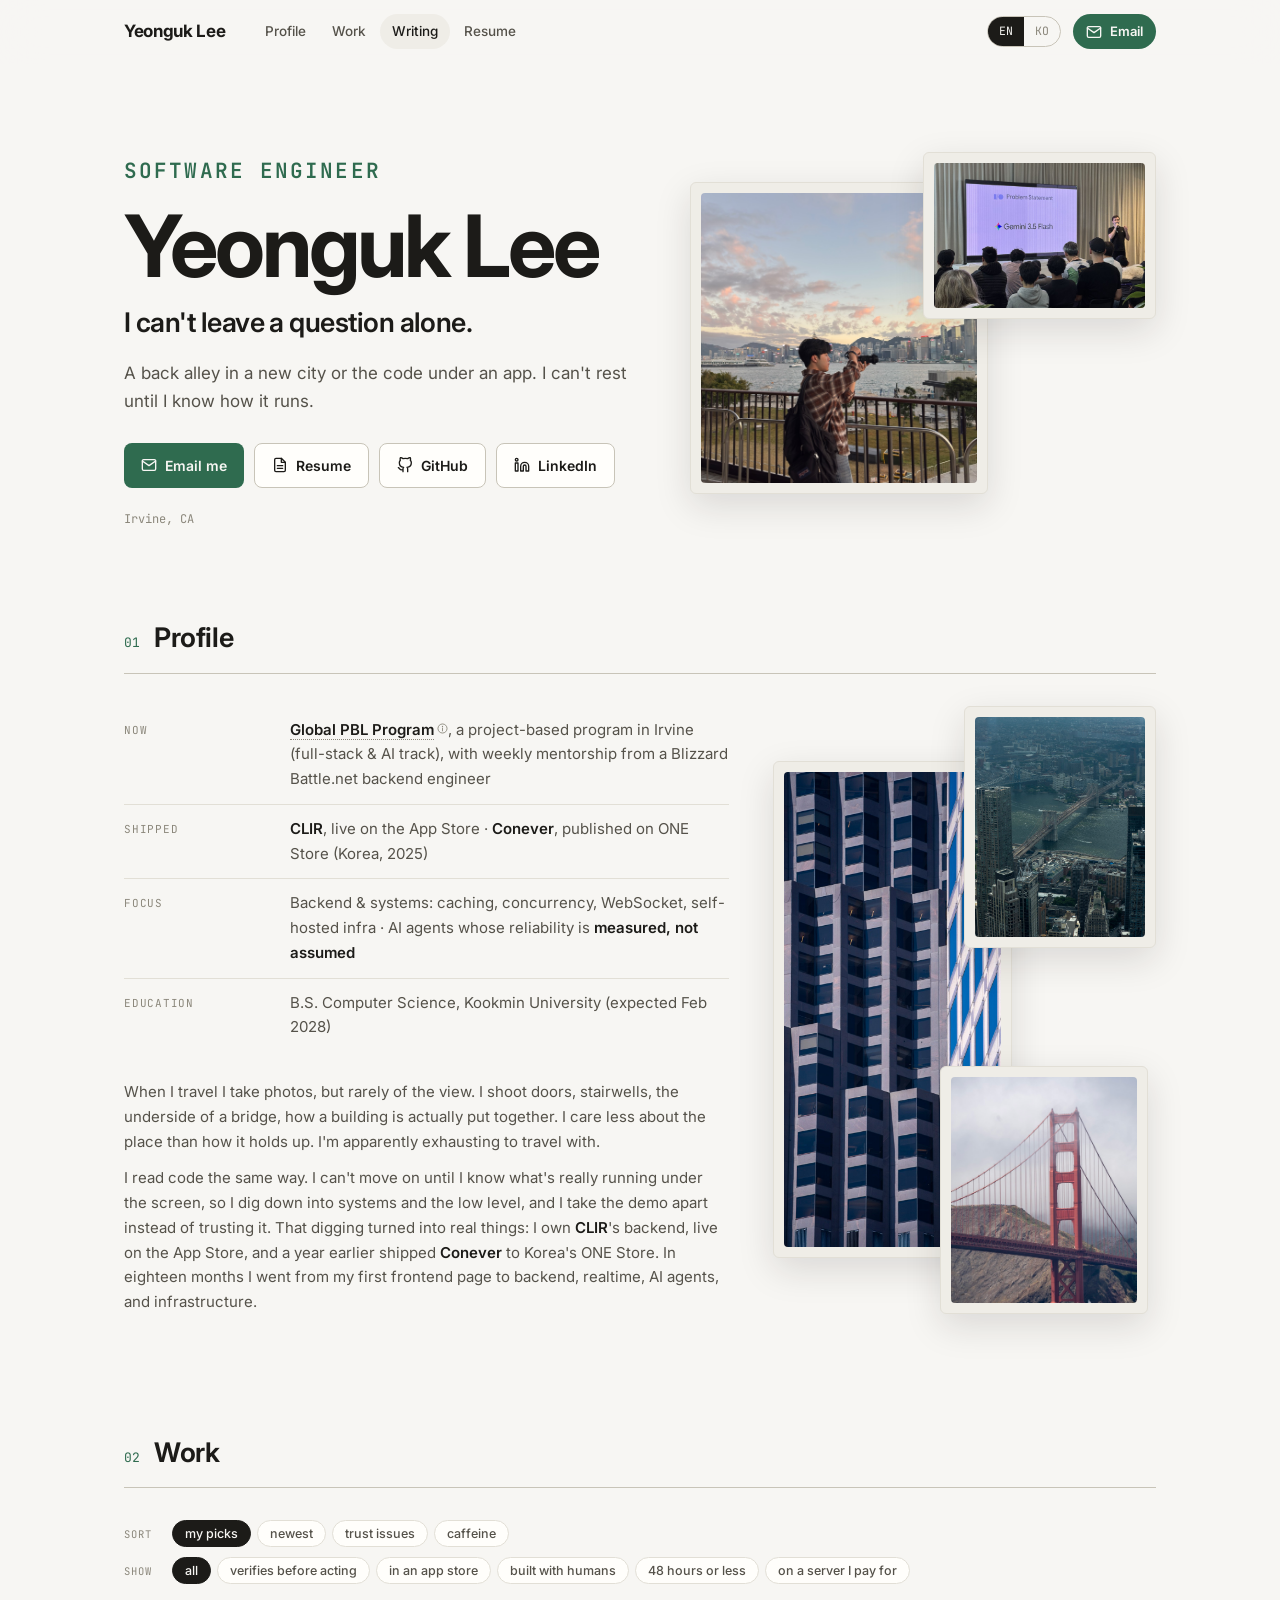
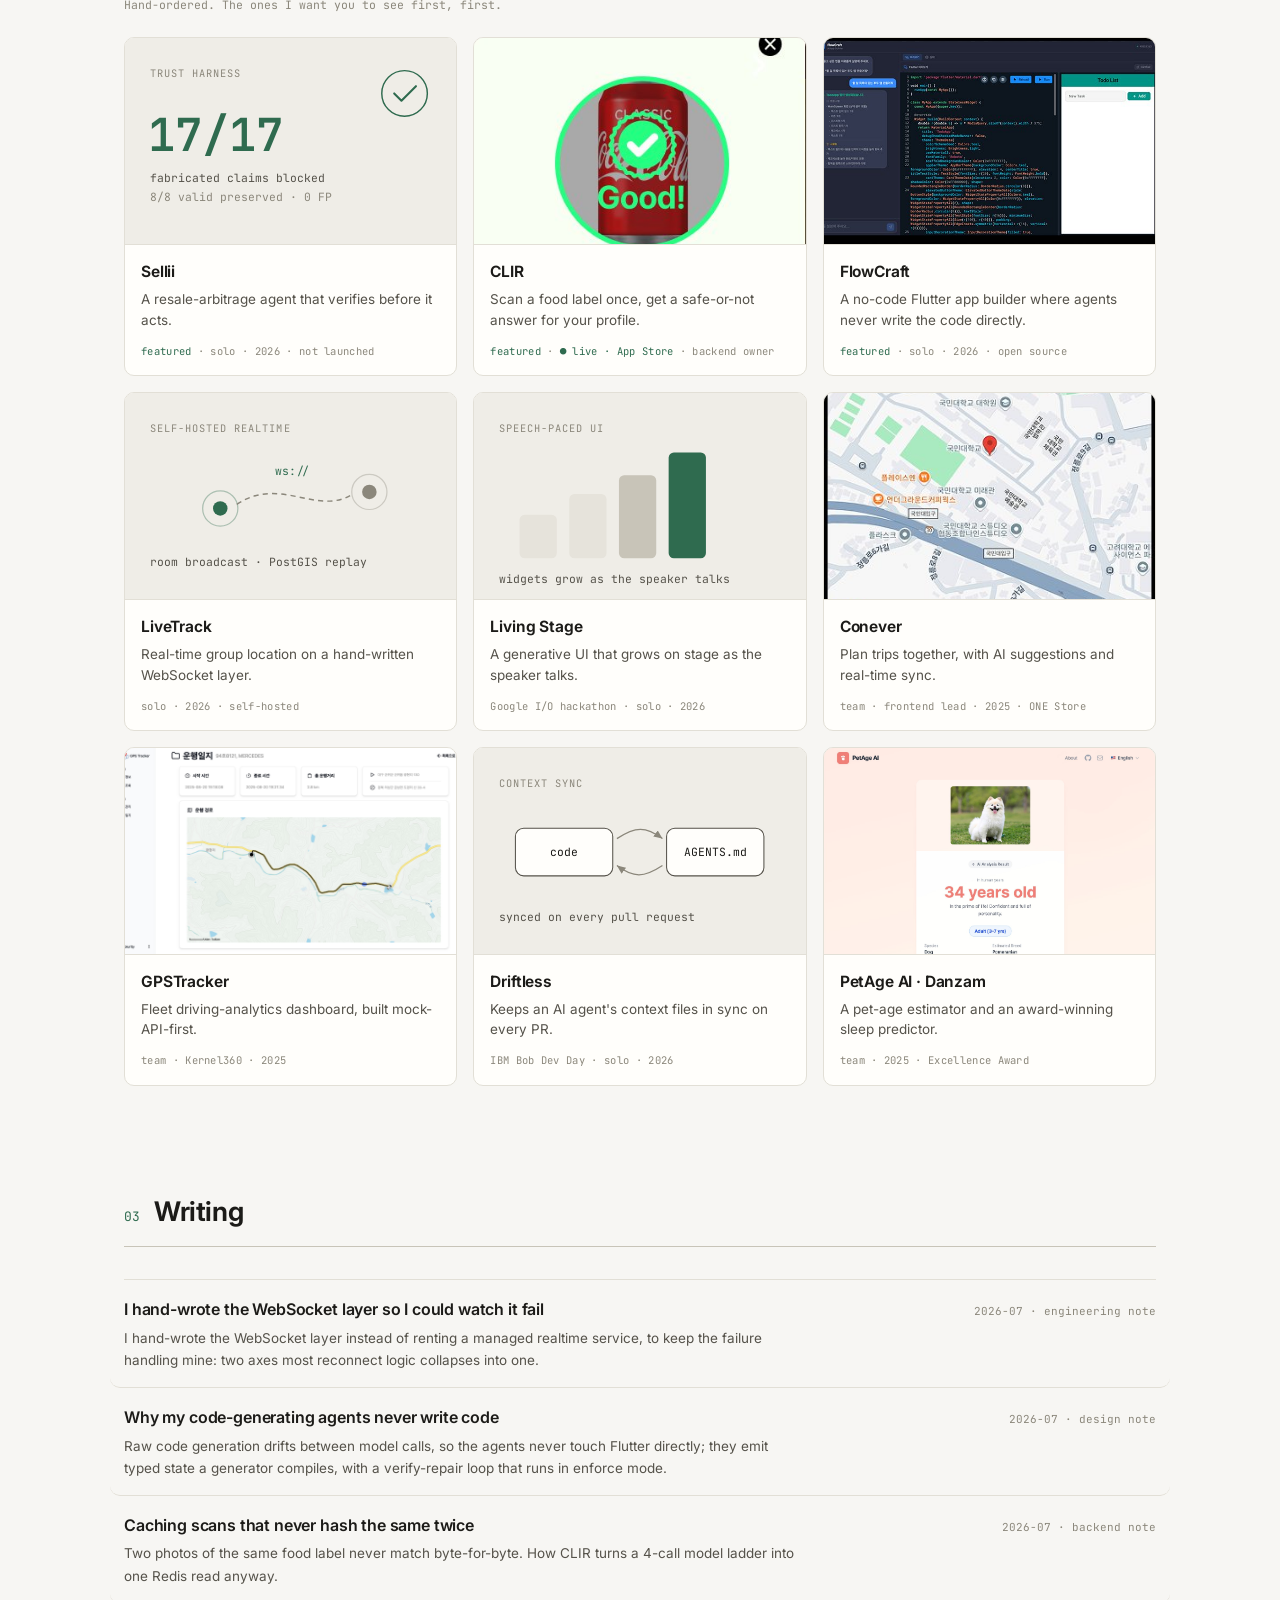
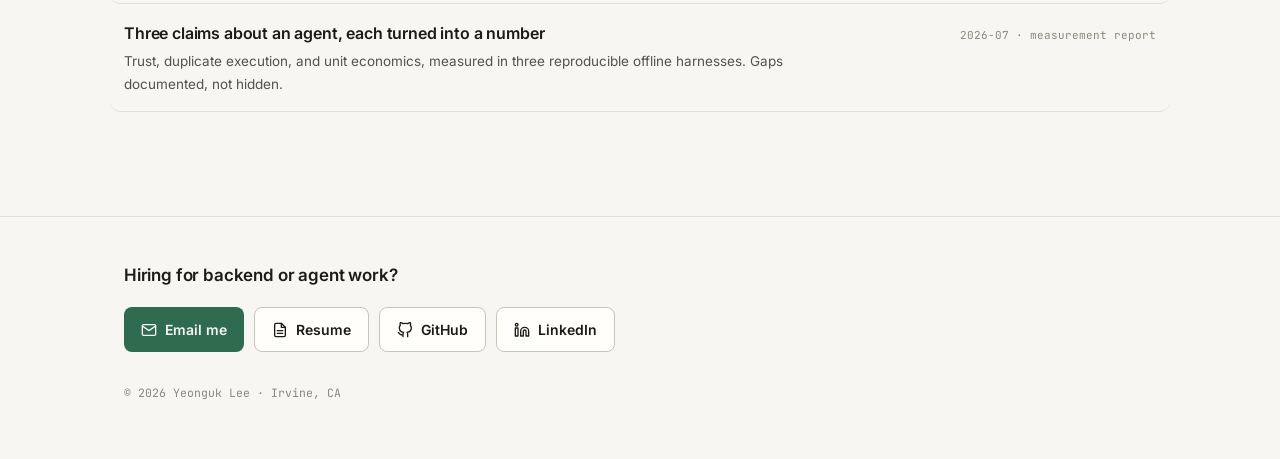
==== commit 35e3214b: "Link LiveTrack note in Writing; align Sellii note back-nav - Add the LiveTrack WebSocket note to the" ====
--- a/index.html
+++ b/index.html
@@ -727,6 +727,13 @@
     <section id="writing">
       <div class="sec-head reveal"><span class="idx">03</span><h2><span lang="en">Writing</span><span lang="ko">글</span></h2></div>
       <div class="notes">
+        <a class="note-row reveal" href="/notes/livetrack-websocket/">
+          <div class="note-head">
+            <h3><span lang="en">I hand-wrote the WebSocket layer so I could watch it fail</span><span lang="ko">웹소켓 계층을 직접 짰어요, 어떻게 깨지는지 보려고</span></h3>
+            <span class="note-meta">2026-07 · <span lang="en">engineering note</span><span lang="ko">엔지니어링 노트</span></span>
+          </div>
+          <p><span lang="en">I hand-wrote the WebSocket layer instead of renting a managed realtime service, to keep the failure handling mine: two axes most reconnect logic collapses into one.</span><span lang="ko">관리형 realtime 서비스 대신 WebSocket 계층을 직접 짰어요. 실패 처리를 직접 감당하려고, 보통의 재연결 로직이 하나로 뭉뚱그리는 두 축으로 나눠서 다뤘어요.</span></p>
+        </a>
         <a class="note-row reveal" href="/notes/flowcraft-typed-state/">
           <div class="note-head">
             <h3><span lang="en">Why my code-generating agents never write code</span><span lang="ko">코드 생성 에이전트인데, 코드를 직접 못 쓰게 했어요</span></h3>
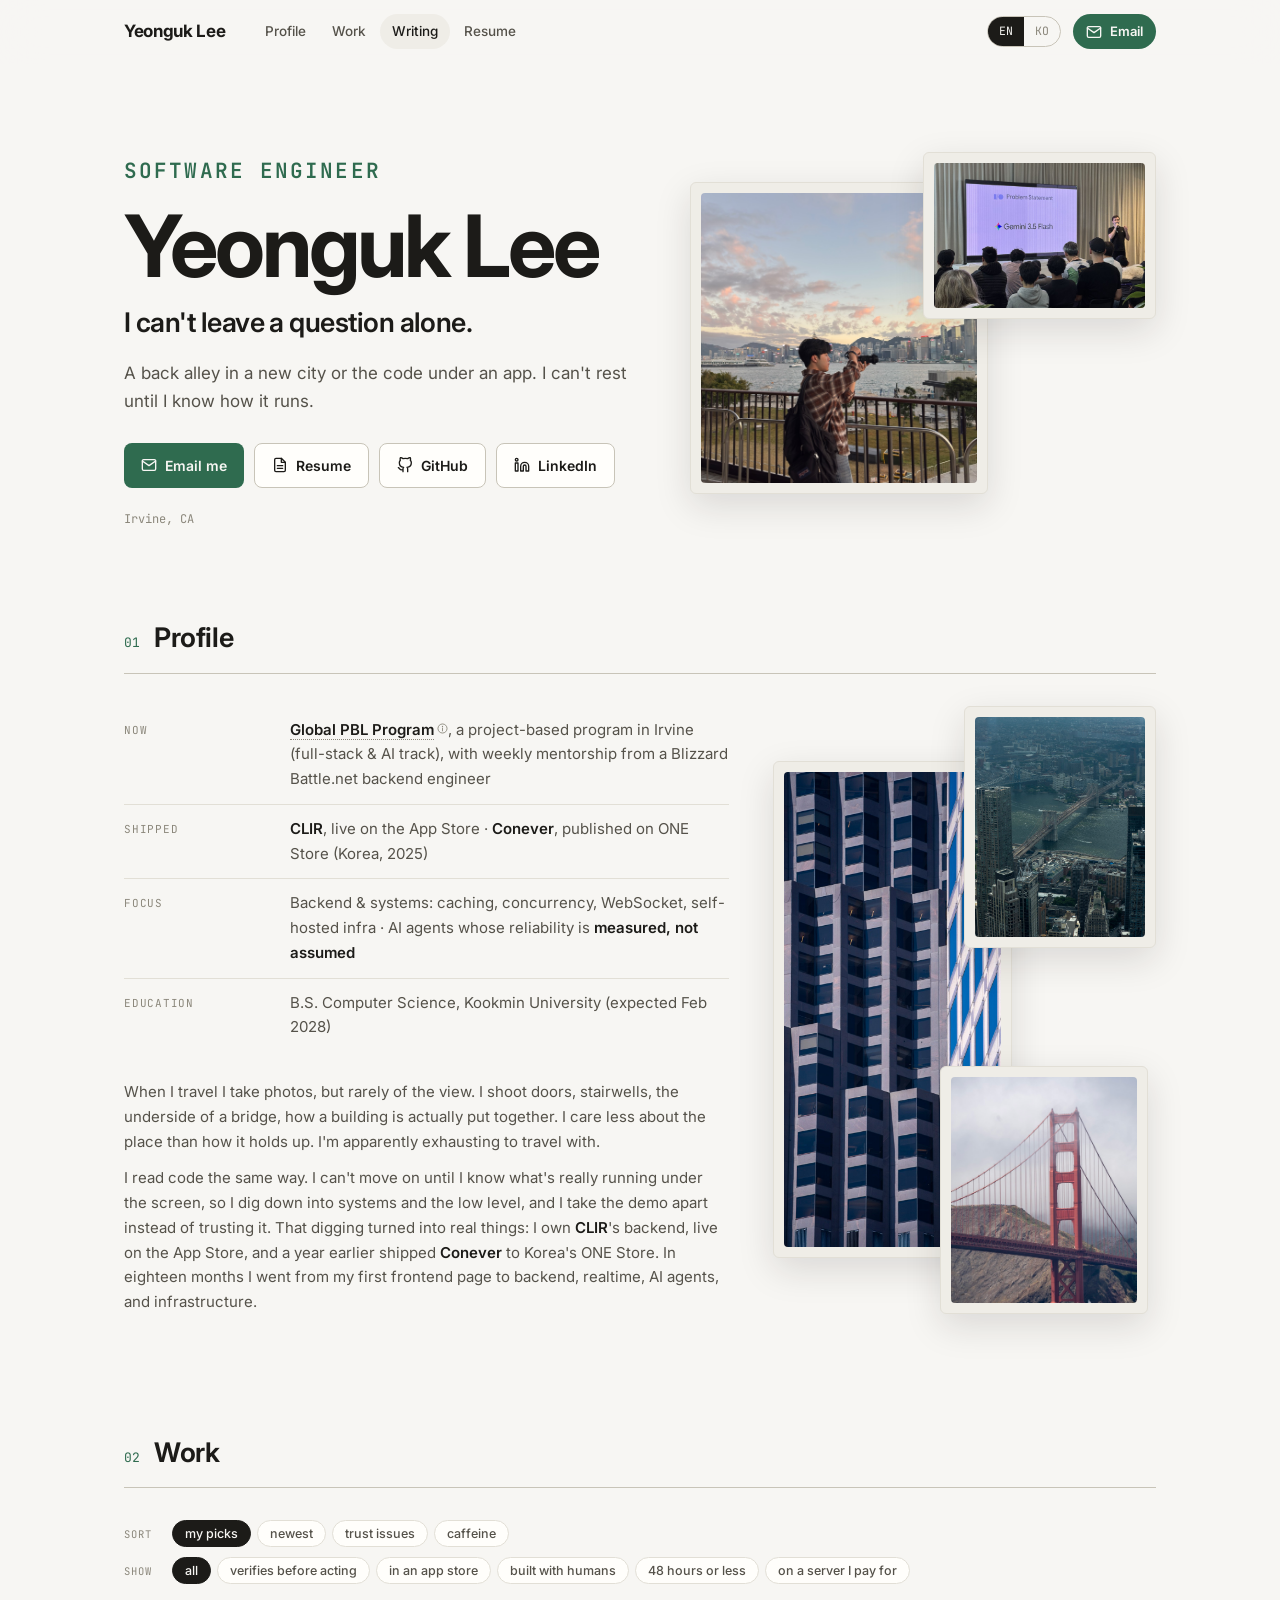
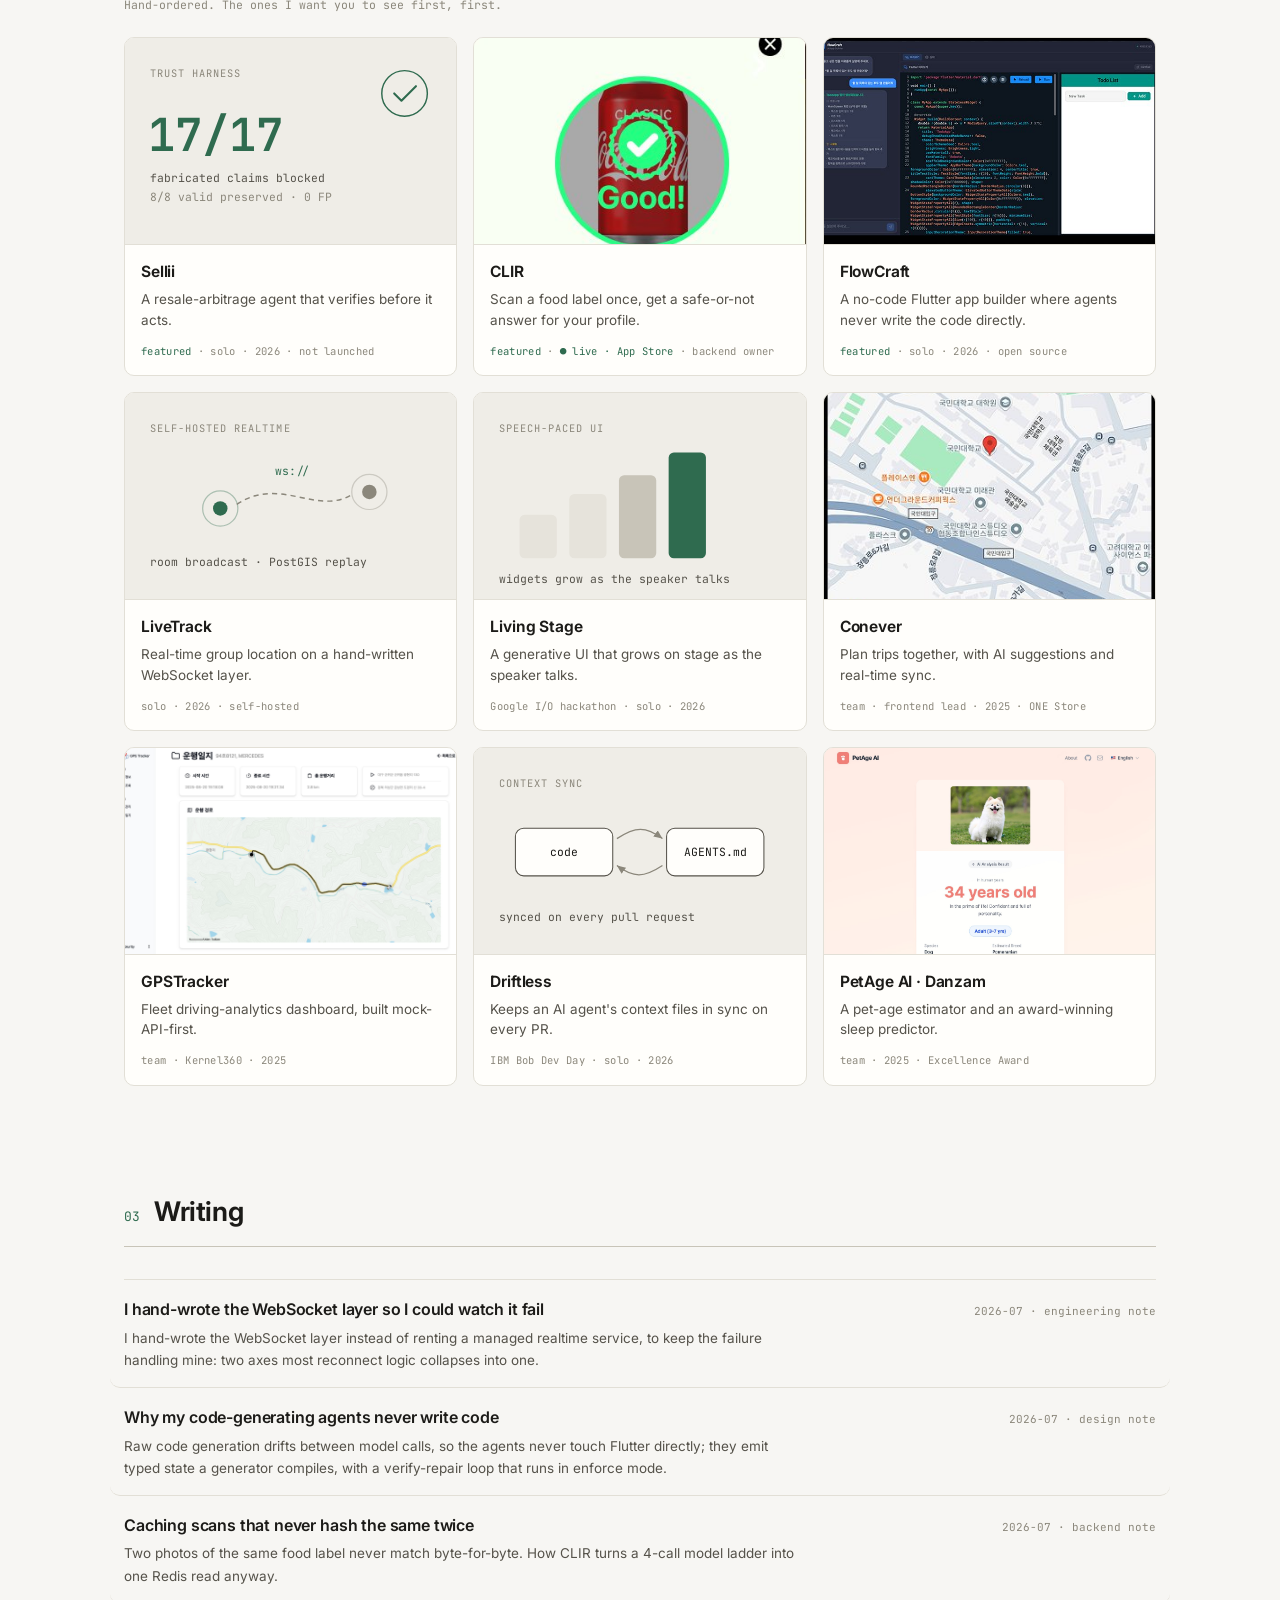
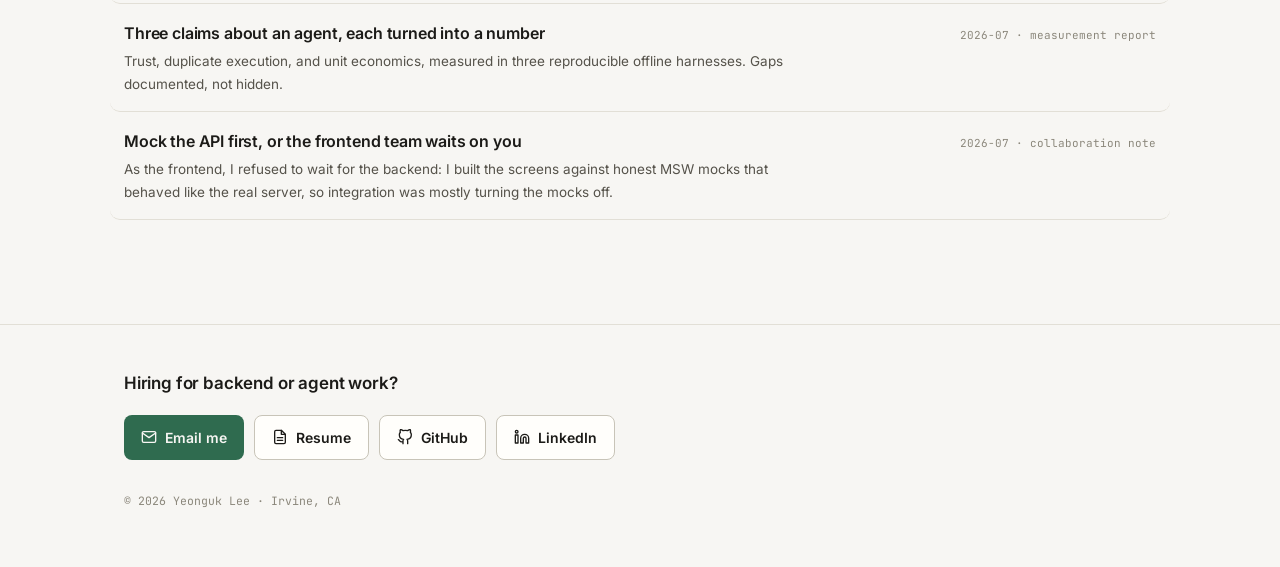
==== commit 64f61059: "Link the GPSTracker note in the Writing index Add it last as a collaboration note, after the backend" ====
--- a/index.html
+++ b/index.html
@@ -755,6 +755,13 @@
           </div>
           <p><span lang="en">Trust, duplicate execution, and unit economics, measured in three reproducible offline harnesses. Gaps documented, not hidden.</span><span lang="ko">신뢰, 중복 실행, 단위 경제를 재현 가능한 오프라인 하네스 3개로 측정했어요. 못 잡은 케이스까지 다 적었어요.</span></p>
         </a>
+        <a class="note-row reveal" href="/notes/gpstracker-mock-first/">
+          <div class="note-head">
+            <h3><span lang="en">Mock the API first, or the frontend team waits on you</span><span lang="ko">API mock을 먼저 안 만들면, 프론트는 백엔드만 기다려요</span></h3>
+            <span class="note-meta">2026-07 · <span lang="en">collaboration note</span><span lang="ko">협업 노트</span></span>
+          </div>
+          <p><span lang="en">As the frontend, I refused to wait for the backend: I built the screens against honest MSW mocks that behaved like the real server, so integration was mostly turning the mocks off.</span><span lang="ko">프론트로서 백엔드를 기다리지 않았어요. 서버처럼 굴러가는 정직한 MSW mock을 기준으로 화면을 만들었고, 그래서 통합은 대부분 mock을 끄는 일이었어요.</span></p>
+        </a>
       </div>
     </section>
 
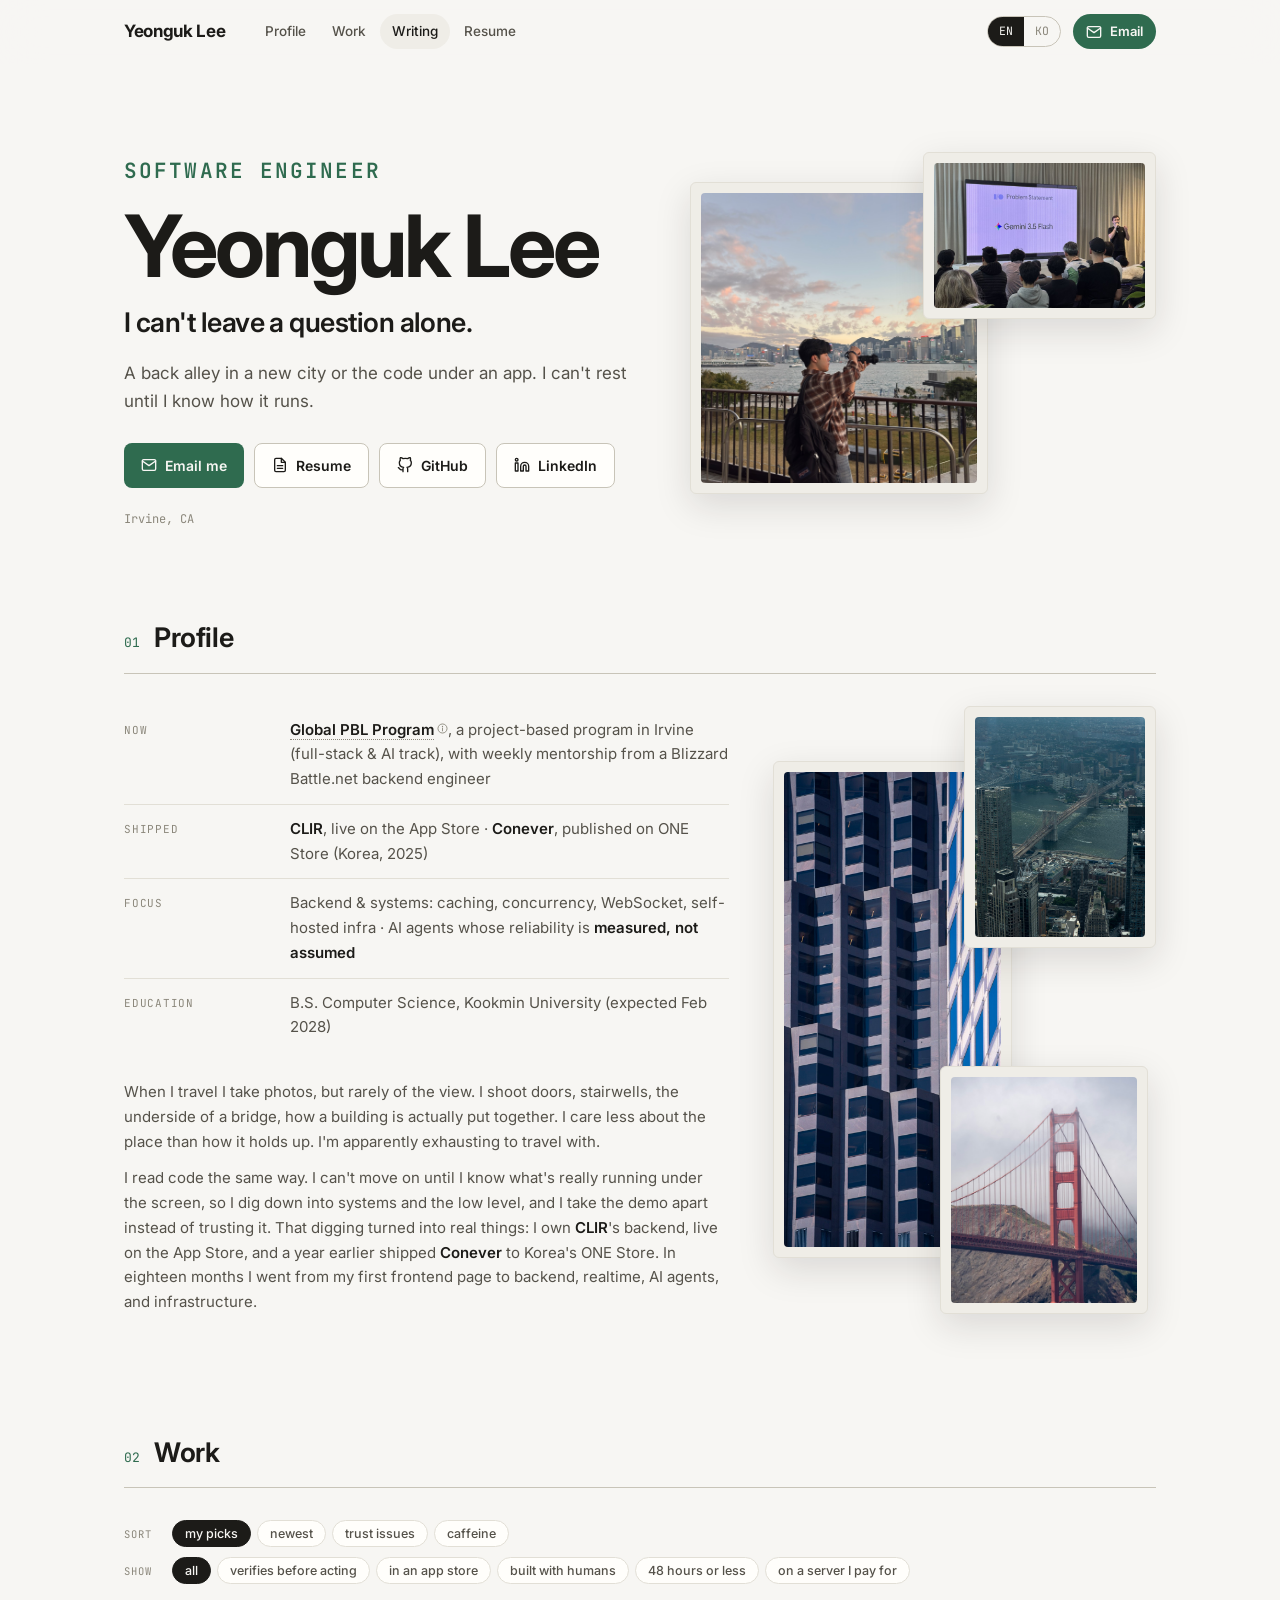
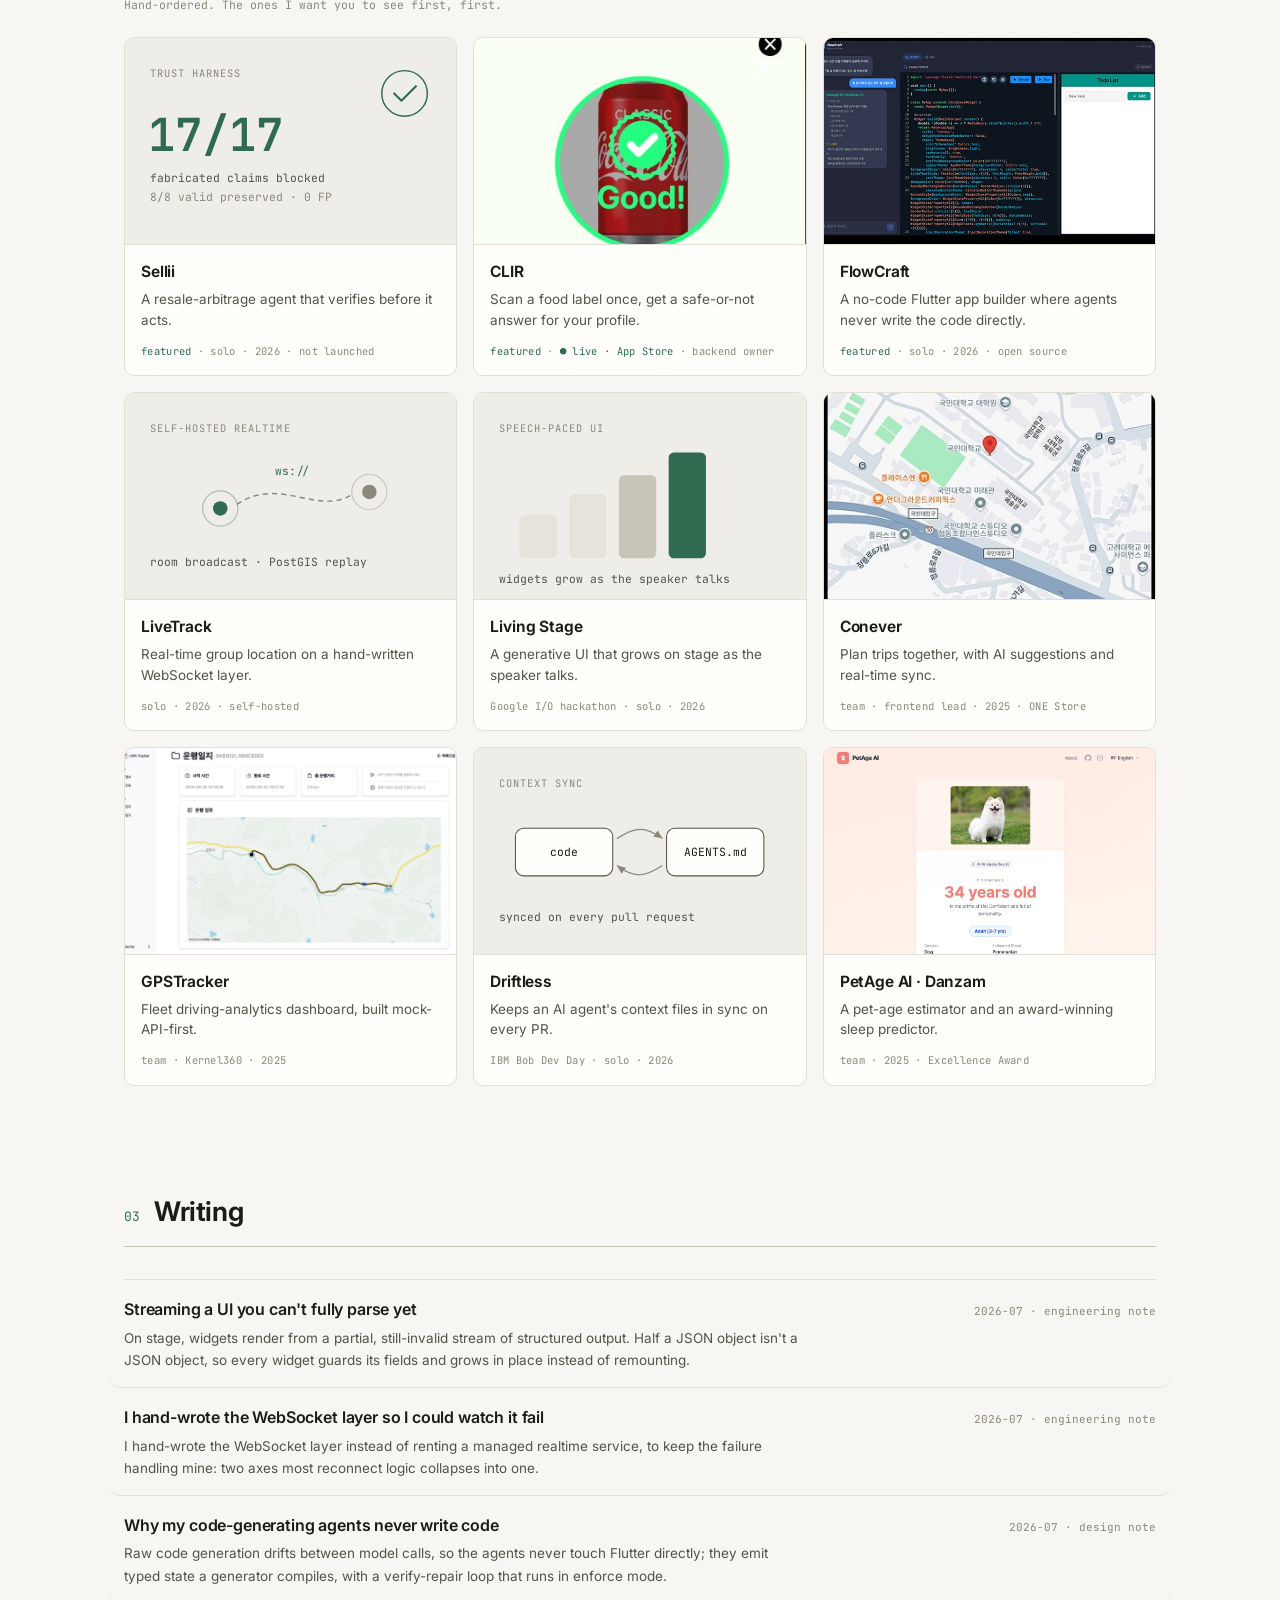
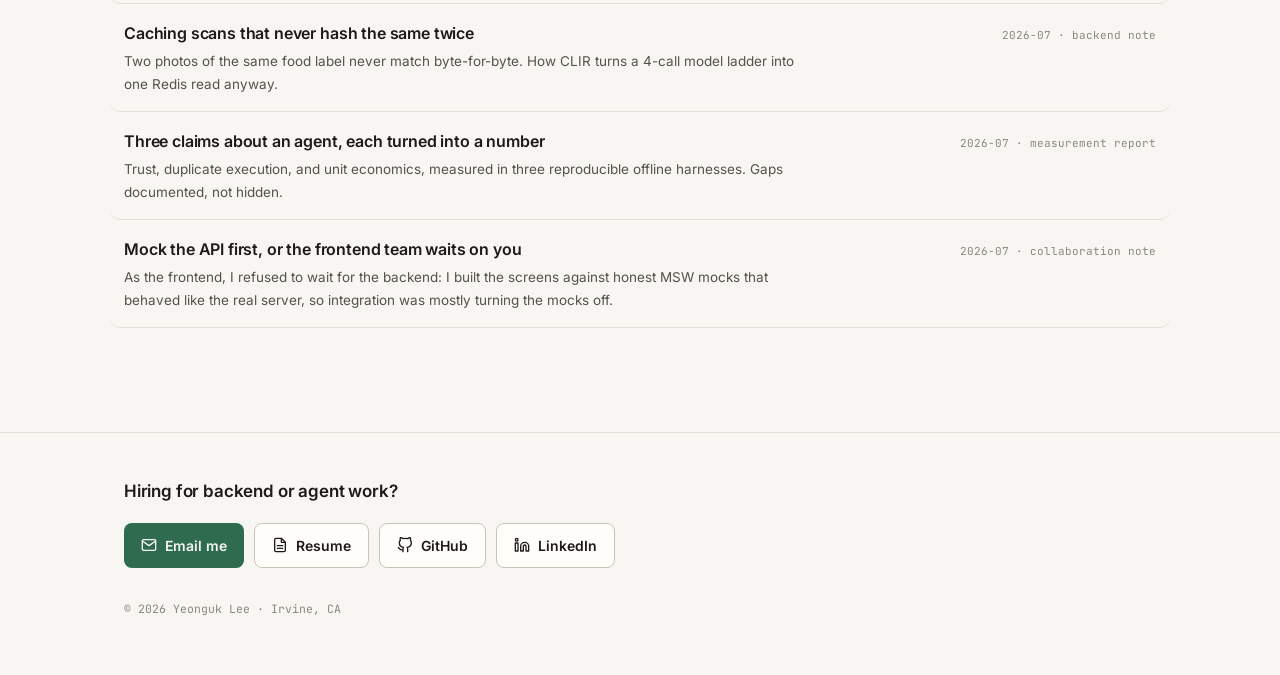
==== commit 775227a9: "Publish the Living Stage streaming note Add "Streaming a UI you can't fully parse yet" (Living Stage" ====
--- a/index.html
+++ b/index.html
@@ -727,6 +727,13 @@
     <section id="writing">
       <div class="sec-head reveal"><span class="idx">03</span><h2><span lang="en">Writing</span><span lang="ko">글</span></h2></div>
       <div class="notes">
+        <a class="note-row reveal" href="/notes/livingstage-streaming-ui/">
+          <div class="note-head">
+            <h3><span lang="en">Streaming a UI you can't fully parse yet</span><span lang="ko">아직 다 파싱 못 한 출력으로 UI를 미리 그려요</span></h3>
+            <span class="note-meta">2026-07 · <span lang="en">engineering note</span><span lang="ko">엔지니어링 노트</span></span>
+          </div>
+          <p><span lang="en">On stage, widgets render from a partial, still-invalid stream of structured output. Half a JSON object isn't a JSON object, so every widget guards its fields and grows in place instead of remounting.</span><span lang="ko">무대에서는 위젯이 아직 유효하지 않은, 반쯤 온 structured output 스트림으로 그려져요. 반쪽짜리 JSON은 JSON이 아니라서, 위젯마다 필드를 지키고 다시 마운트하는 대신 제자리에서 자라요.</span></p>
+        </a>
         <a class="note-row reveal" href="/notes/livetrack-websocket/">
           <div class="note-head">
             <h3><span lang="en">I hand-wrote the WebSocket layer so I could watch it fail</span><span lang="ko">웹소켓 계층을 직접 짰어요, 어떻게 깨지는지 보려고</span></h3>
